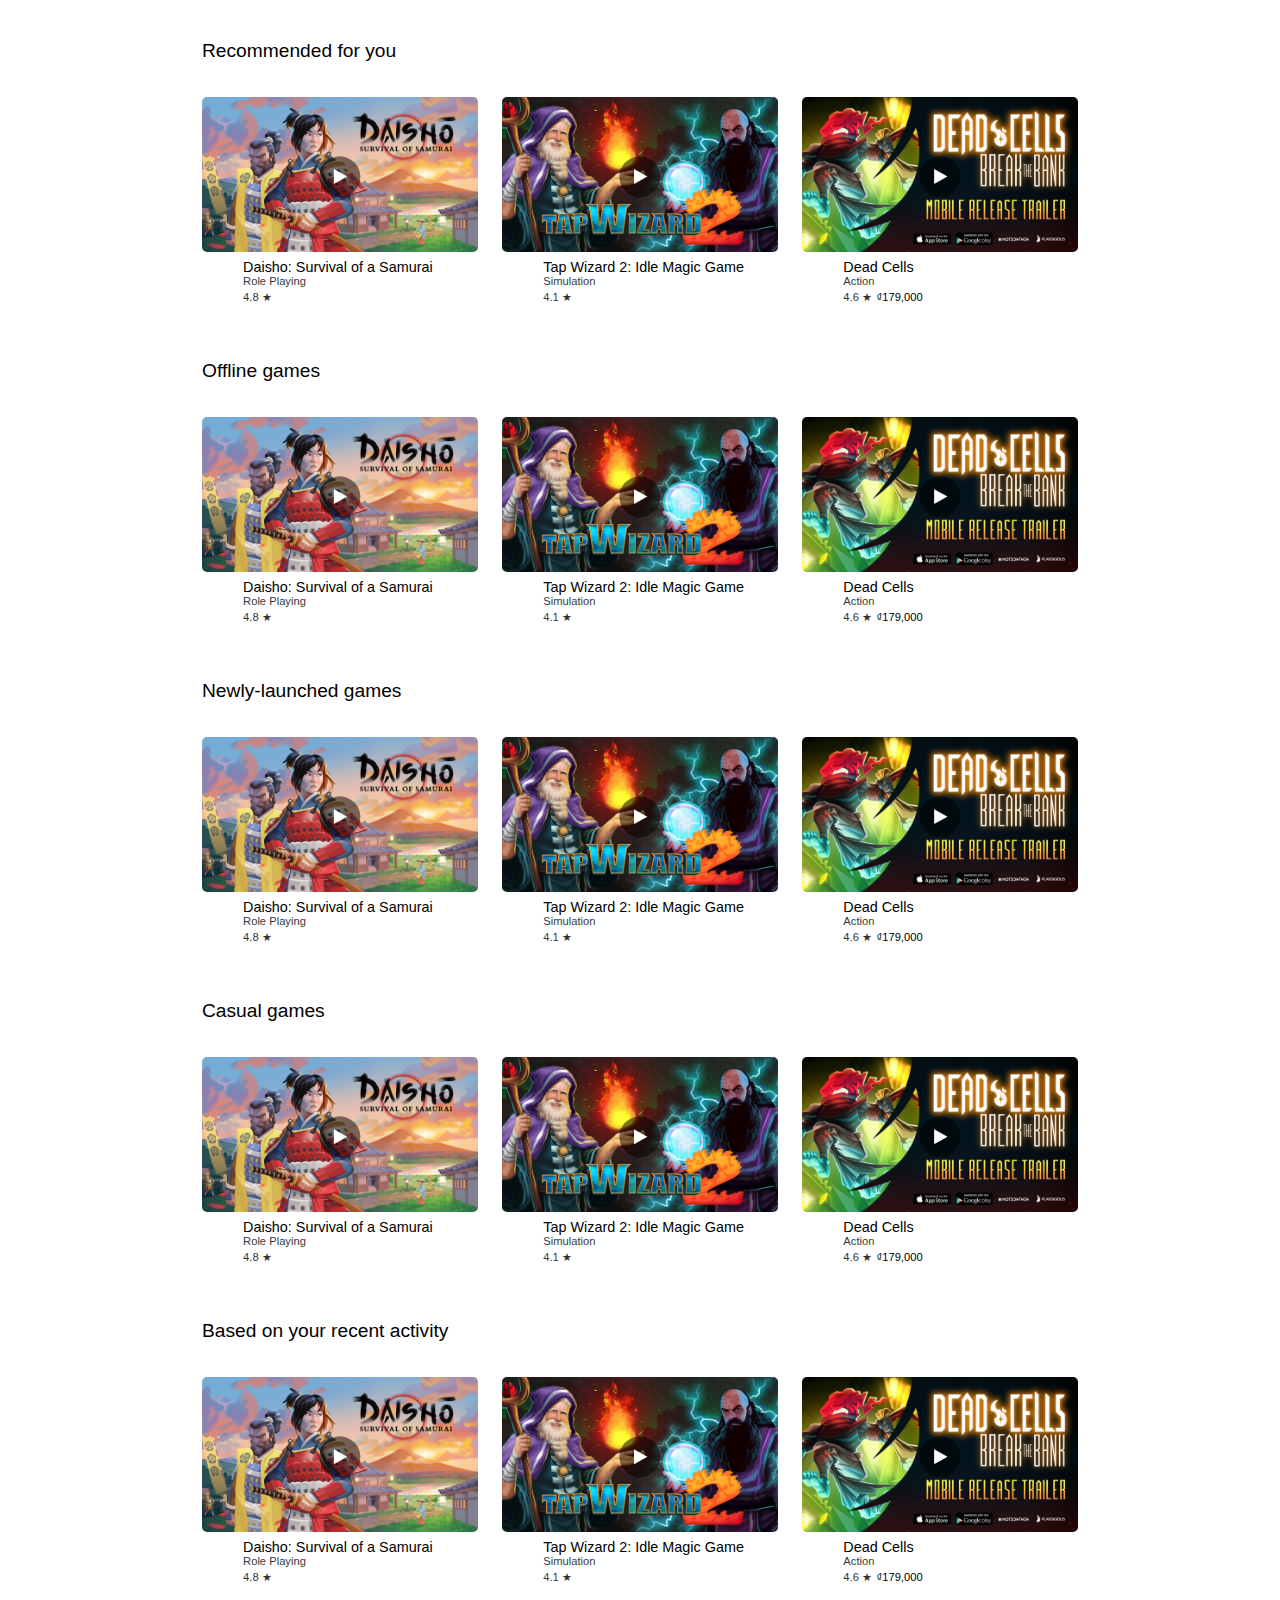
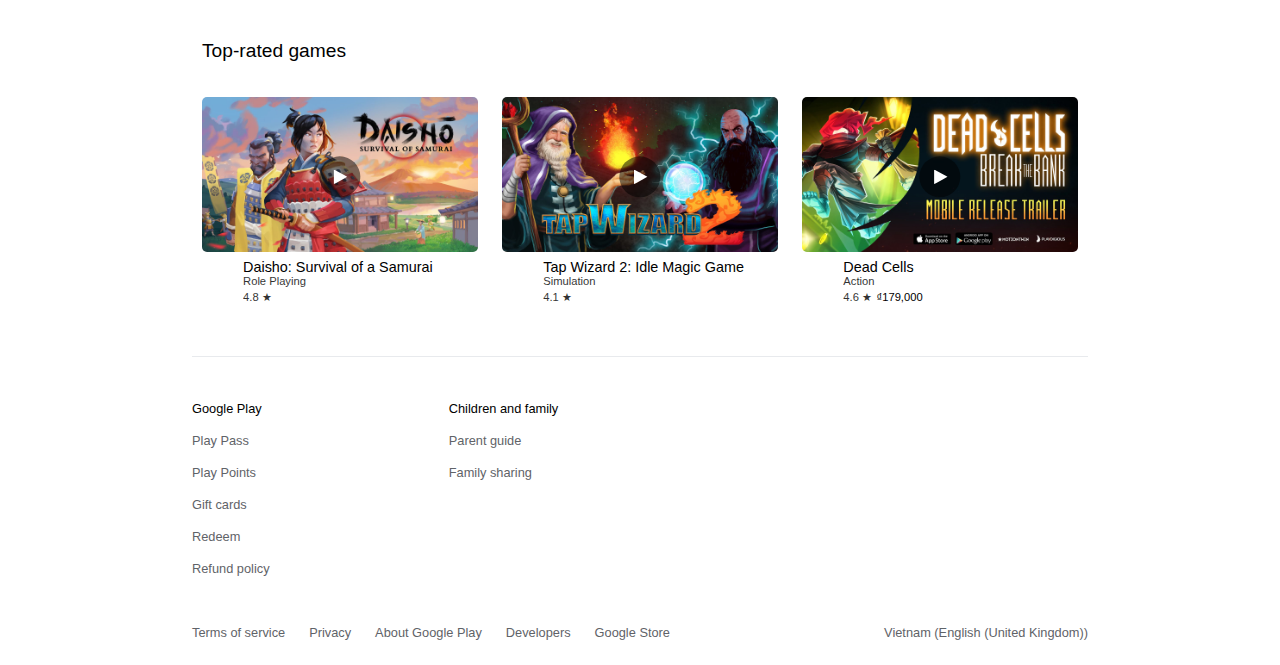
==== index.html @ 55713452 "make list app and footer" ====
<!doctype html>
<html lang="vi">
<head>
    <meta charset="UTF-8">
    <meta name="viewport"
          content="width=device-width, user-scalable=no, initial-scale=1.0, maximum-scale=1.0, minimum-scale=1.0">
    <meta http-equiv="X-UA-Compatible" content="ie=edge">
    <link rel="stylesheet" href="/assets/css/style.css" type="text/css" />
    <link rel="stylesheet" href="/assets/css/home.css" type="text/css"/>
    <title>Home</title>
</head>
<body>
    <div id="category-list">
        <section class="category-item">
            <div class="category-name">Recommended for you</div>
            <div class="scroll-menu">
                <div class="next-game-btn">❯</div>
                <div class="back-game-btn">❮</div>
                <div class="game-list">
                    <div class="game-item">
                        <div class="game-img-container">
                            <img draggable="false" class="game-img" src="/assets/img/game-img-1.jpg" alt="">
                            <div class="play-video-btn"></div>
                        </div>
                        <div class="game-content">
                            <img class="game-icon" draggable="false"  src="https://play-lh.googleusercontent.com/Qg7fWrkZWBiu6LjkvjvdgxeJawV9FHNHN7MKYCGxSOr9Tbl3wnwOm5T06UMon0jlZUxX=s64" alt="">
                            <div class="game-info">
                                <div class="game-name">Daisho: Survival of a Samurai</div>
                                <div class="game-tag">Role Playing</div>
                                <div class="game-star">4.8 ★</div>
                                <div class="game-price"></div>
                            </div>
                        </div>
                    </div>
                    <div class="game-item">
                        <div class="game-img-container">
                            <img draggable="false" class="game-img" src="/assets/img/game-img-2.jpg" alt="">
                            <div class="play-video-btn"></div>
                        </div>
                        <div class="game-content">
                            <img class="game-icon" draggable="false" src="https://play-lh.googleusercontent.com/_0IQ-xr-VnUvwQSVdCMmrpRpelyfzi8wxZqIcIt-VeZ4b4z1i8A3MUInCcBdu74tTw=s64" alt="">
                            <div class="game-info">
                                <div class="game-name">Tap Wizard 2: Idle Magic Game</div>
                                <div class="game-tag">Simulation</div>
                                <div class="game-star">4.1 ★</div>
                                <div class="game-price"></div>
                            </div>
                        </div>
                    </div>  
                    <div class="game-item">
                        <div class="game-img-container">
                            <img draggable="false" class="game-img" src="/assets/img/game-img-3.jpg" alt="">
                            <div class="play-video-btn"></div>
                        </div>
                        <div class="game-content">
                            <img class="game-icon" draggable="false" src="https://play-lh.googleusercontent.com/Mn9NateYFRZQbWnlZvszDPoKZbeuZM2O-Kyn7EKRCZI3D8joecHqytfOx73IyuAwHw=s64" alt="">
                            <div class="game-info">
                                <div class="game-name">Dead Cells</div>
                                <div class="game-tag">Action</div>
                                <div class="game-star">4.6 ★</div>
                                <div class="game-price">₫179,000</div>
                            </div>
                        </div>
                    </div>
                    <div class="game-item">
                        <div class="game-img-container">
                            <img draggable="false" class="game-img" src="/assets/img/game-img-4.jpg" alt="">
                            <div class="play-video-btn"></div>
                        </div>
                        <div class="game-content">
                            <img class="game-icon" draggable="false" src="https://play-lh.googleusercontent.com/rq8rcpE9_XwYuzYQtSP24E152A9TsNSWfZXyMgm-xHPm8gHnmabhEpjt6fy_h9y59g=s64" alt="">
                            <div class="game-info">
                                <div class="game-name">Cat Mart: Purrfect Tycoon</div>
                                <div class="game-tag">Casual</div>
                                <div class="game-star">4.8 ★</div>
                                <div class="game-price"></div>
                            </div>
                        </div>
                    </div>
                    <div class="game-item">
                        <div class="game-img-container">
                            <img draggable="false" class="game-img" src="/assets/img/game-img-5.jpg" alt="">
                            <div class="play-video-btn"></div>
                        </div>
                        <div class="game-content">
                            <img class="game-icon" draggable="false" src="https://play-lh.googleusercontent.com/nl1Y6bn06faVBuPEwWh5gInl_Zji3A5wTA4zscKDsJLXpcZ5C35F5zaGzEwCE0bKJ8Jr=s64" alt="">
                            <div class="game-info">
                                <div class="game-name">Grand Theft Auto: Vice City</div>
                                <div class="game-tag">Arcade</div>
                                <div class="game-star">4.0 ★</div>
                                <div class="game-price">₫69,000</div>
                            </div>
                        </div>
                    </div>
                </div>
            </div> 
        </section>
        <section class="category-item">
            <div class="category-name">Offline games</div>
            <div class="scroll-menu">
                <div class="next-game-btn">❯</div>
                <div class="back-game-btn">❮</div>
                <div class="game-list">
                    <div class="game-item">
                        <div class="game-img-container">
                            <img draggable="false" class="game-img" src="/assets/img/game-img-1.jpg" alt="">
                            <div class="play-video-btn"></div>
                        </div>
                        <div class="game-content">
                            <img class="game-icon" draggable="false"  src="https://play-lh.googleusercontent.com/Qg7fWrkZWBiu6LjkvjvdgxeJawV9FHNHN7MKYCGxSOr9Tbl3wnwOm5T06UMon0jlZUxX=s64" alt="">
                            <div class="game-info">
                                <div class="game-name">Daisho: Survival of a Samurai</div>
                                <div class="game-tag">Role Playing</div>
                                <div class="game-star">4.8 ★</div>
                                <div class="game-price"></div>
                            </div>
                        </div>
                    </div>
                    <div class="game-item">
                        <div class="game-img-container">
                            <img draggable="false" class="game-img" src="/assets/img/game-img-2.jpg" alt="">
                            <div class="play-video-btn"></div>
                        </div>
                        <div class="game-content">
                            <img class="game-icon" draggable="false" src="https://play-lh.googleusercontent.com/_0IQ-xr-VnUvwQSVdCMmrpRpelyfzi8wxZqIcIt-VeZ4b4z1i8A3MUInCcBdu74tTw=s64" alt="">
                            <div class="game-info">
                                <div class="game-name">Tap Wizard 2: Idle Magic Game</div>
                                <div class="game-tag">Simulation</div>
                                <div class="game-star">4.1 ★</div>
                                <div class="game-price"></div>
                            </div>
                        </div>
                    </div>  
                    <div class="game-item">
                        <div class="game-img-container">
                            <img draggable="false" class="game-img" src="/assets/img/game-img-3.jpg" alt="">
                            <div class="play-video-btn"></div>
                        </div>
                        <div class="game-content">
                            <img class="game-icon" draggable="false" src="https://play-lh.googleusercontent.com/Mn9NateYFRZQbWnlZvszDPoKZbeuZM2O-Kyn7EKRCZI3D8joecHqytfOx73IyuAwHw=s64" alt="">
                            <div class="game-info">
                                <div class="game-name">Dead Cells</div>
                                <div class="game-tag">Action</div>
                                <div class="game-star">4.6 ★</div>
                                <div class="game-price">₫179,000</div>
                            </div>
                        </div>
                    </div>
                    <div class="game-item">
                        <div class="game-img-container">
                            <img draggable="false" class="game-img" src="/assets/img/game-img-4.jpg" alt="">
                            <div class="play-video-btn"></div>
                        </div>
                        <div class="game-content">
                            <img class="game-icon" draggable="false" src="https://play-lh.googleusercontent.com/rq8rcpE9_XwYuzYQtSP24E152A9TsNSWfZXyMgm-xHPm8gHnmabhEpjt6fy_h9y59g=s64" alt="">
                            <div class="game-info">
                                <div class="game-name">Cat Mart: Purrfect Tycoon</div>
                                <div class="game-tag">Casual</div>
                                <div class="game-star">4.8 ★</div>
                                <div class="game-price"></div>
                            </div>
                        </div>
                    </div>
                    <div class="game-item">
                        <div class="game-img-container">
                            <img draggable="false" class="game-img" src="/assets/img/game-img-5.jpg" alt="">
                            <div class="play-video-btn"></div>
                        </div>
                        <div class="game-content">
                            <img class="game-icon" draggable="false" src="https://play-lh.googleusercontent.com/nl1Y6bn06faVBuPEwWh5gInl_Zji3A5wTA4zscKDsJLXpcZ5C35F5zaGzEwCE0bKJ8Jr=s64" alt="">
                            <div class="game-info">
                                <div class="game-name">Grand Theft Auto: Vice City</div>
                                <div class="game-tag">Arcade</div>
                                <div class="game-star">4.0 ★</div>
                                <div class="game-price">₫69,000</div>
                            </div>
                        </div>
                    </div>
                </div>
            </div> 
        </section>
        <section class="category-item">
            <div class="category-name">Newly-launched games</div>
            <div class="scroll-menu">
                <div class="next-game-btn">❯</div>
                <div class="back-game-btn">❮</div>
                <div class="game-list">
                    <div class="game-item">
                        <div class="game-img-container">
                            <img draggable="false" class="game-img" src="/assets/img/game-img-1.jpg" alt="">
                            <div class="play-video-btn"></div>
                        </div>
                        <div class="game-content">
                            <img class="game-icon" draggable="false"  src="https://play-lh.googleusercontent.com/Qg7fWrkZWBiu6LjkvjvdgxeJawV9FHNHN7MKYCGxSOr9Tbl3wnwOm5T06UMon0jlZUxX=s64" alt="">
                            <div class="game-info">
                                <div class="game-name">Daisho: Survival of a Samurai</div>
                                <div class="game-tag">Role Playing</div>
                                <div class="game-star">4.8 ★</div>
                                <div class="game-price"></div>
                            </div>
                        </div>
                    </div>
                    <div class="game-item">
                        <div class="game-img-container">
                            <img draggable="false" class="game-img" src="/assets/img/game-img-2.jpg" alt="">
                            <div class="play-video-btn"></div>
                        </div>
                        <div class="game-content">
                            <img class="game-icon" draggable="false" src="https://play-lh.googleusercontent.com/_0IQ-xr-VnUvwQSVdCMmrpRpelyfzi8wxZqIcIt-VeZ4b4z1i8A3MUInCcBdu74tTw=s64" alt="">
                            <div class="game-info">
                                <div class="game-name">Tap Wizard 2: Idle Magic Game</div>
                                <div class="game-tag">Simulation</div>
                                <div class="game-star">4.1 ★</div>
                                <div class="game-price"></div>
                            </div>
                        </div>
                    </div>  
                    <div class="game-item">
                        <div class="game-img-container">
                            <img draggable="false" class="game-img" src="/assets/img/game-img-3.jpg" alt="">
                            <div class="play-video-btn"></div>
                        </div>
                        <div class="game-content">
                            <img class="game-icon" draggable="false" src="https://play-lh.googleusercontent.com/Mn9NateYFRZQbWnlZvszDPoKZbeuZM2O-Kyn7EKRCZI3D8joecHqytfOx73IyuAwHw=s64" alt="">
                            <div class="game-info">
                                <div class="game-name">Dead Cells</div>
                                <div class="game-tag">Action</div>
                                <div class="game-star">4.6 ★</div>
                                <div class="game-price">₫179,000</div>
                            </div>
                        </div>
                    </div>
                    <div class="game-item">
                        <div class="game-img-container">
                            <img draggable="false" class="game-img" src="/assets/img/game-img-4.jpg" alt="">
                            <div class="play-video-btn"></div>
                        </div>
                        <div class="game-content">
                            <img class="game-icon" draggable="false" src="https://play-lh.googleusercontent.com/rq8rcpE9_XwYuzYQtSP24E152A9TsNSWfZXyMgm-xHPm8gHnmabhEpjt6fy_h9y59g=s64" alt="">
                            <div class="game-info">
                                <div class="game-name">Cat Mart: Purrfect Tycoon</div>
                                <div class="game-tag">Casual</div>
                                <div class="game-star">4.8 ★</div>
                                <div class="game-price"></div>
                            </div>
                        </div>
                    </div>
                    <div class="game-item">
                        <div class="game-img-container">
                            <img draggable="false" class="game-img" src="/assets/img/game-img-5.jpg" alt="">
                            <div class="play-video-btn"></div>
                        </div>
                        <div class="game-content">
                            <img class="game-icon" draggable="false" src="https://play-lh.googleusercontent.com/nl1Y6bn06faVBuPEwWh5gInl_Zji3A5wTA4zscKDsJLXpcZ5C35F5zaGzEwCE0bKJ8Jr=s64" alt="">
                            <div class="game-info">
                                <div class="game-name">Grand Theft Auto: Vice City</div>
                                <div class="game-tag">Arcade</div>
                                <div class="game-star">4.0 ★</div>
                                <div class="game-price">₫69,000</div>
                            </div>
                        </div>
                    </div>
                </div>
            </div> 
        </section>
        <section class="category-item">
            <div class="category-name">Casual games</div>
            <div class="scroll-menu">
                <div class="next-game-btn">❯</div>
                <div class="back-game-btn">❮</div>
                <div class="game-list">
                    <div class="game-item">
                        <div class="game-img-container">
                            <img draggable="false" class="game-img" src="/assets/img/game-img-1.jpg" alt="">
                            <div class="play-video-btn"></div>
                        </div>
                        <div class="game-content">
                            <img class="game-icon" draggable="false"  src="https://play-lh.googleusercontent.com/Qg7fWrkZWBiu6LjkvjvdgxeJawV9FHNHN7MKYCGxSOr9Tbl3wnwOm5T06UMon0jlZUxX=s64" alt="">
                            <div class="game-info">
                                <div class="game-name">Daisho: Survival of a Samurai</div>
                                <div class="game-tag">Role Playing</div>
                                <div class="game-star">4.8 ★</div>
                                <div class="game-price"></div>
                            </div>
                        </div>
                    </div>
                    <div class="game-item">
                        <div class="game-img-container">
                            <img draggable="false" class="game-img" src="/assets/img/game-img-2.jpg" alt="">
                            <div class="play-video-btn"></div>
                        </div>
                        <div class="game-content">
                            <img class="game-icon" draggable="false" src="https://play-lh.googleusercontent.com/_0IQ-xr-VnUvwQSVdCMmrpRpelyfzi8wxZqIcIt-VeZ4b4z1i8A3MUInCcBdu74tTw=s64" alt="">
                            <div class="game-info">
                                <div class="game-name">Tap Wizard 2: Idle Magic Game</div>
                                <div class="game-tag">Simulation</div>
                                <div class="game-star">4.1 ★</div>
                                <div class="game-price"></div>
                            </div>
                        </div>
                    </div>  
                    <div class="game-item">
                        <div class="game-img-container">
                            <img draggable="false" class="game-img" src="/assets/img/game-img-3.jpg" alt="">
                            <div class="play-video-btn"></div>
                        </div>
                        <div class="game-content">
                            <img class="game-icon" draggable="false" src="https://play-lh.googleusercontent.com/Mn9NateYFRZQbWnlZvszDPoKZbeuZM2O-Kyn7EKRCZI3D8joecHqytfOx73IyuAwHw=s64" alt="">
                            <div class="game-info">
                                <div class="game-name">Dead Cells</div>
                                <div class="game-tag">Action</div>
                                <div class="game-star">4.6 ★</div>
                                <div class="game-price">₫179,000</div>
                            </div>
                        </div>
                    </div>
                    <div class="game-item">
                        <div class="game-img-container">
                            <img draggable="false" class="game-img" src="/assets/img/game-img-4.jpg" alt="">
                            <div class="play-video-btn"></div>
                        </div>
                        <div class="game-content">
                            <img class="game-icon" draggable="false" src="https://play-lh.googleusercontent.com/rq8rcpE9_XwYuzYQtSP24E152A9TsNSWfZXyMgm-xHPm8gHnmabhEpjt6fy_h9y59g=s64" alt="">
                            <div class="game-info">
                                <div class="game-name">Cat Mart: Purrfect Tycoon</div>
                                <div class="game-tag">Casual</div>
                                <div class="game-star">4.8 ★</div>
                                <div class="game-price"></div>
                            </div>
                        </div>
                    </div>
                    <div class="game-item">
                        <div class="game-img-container">
                            <img draggable="false" class="game-img" src="/assets/img/game-img-5.jpg" alt="">
                            <div class="play-video-btn"></div>
                        </div>
                        <div class="game-content">
                            <img class="game-icon" draggable="false" src="https://play-lh.googleusercontent.com/nl1Y6bn06faVBuPEwWh5gInl_Zji3A5wTA4zscKDsJLXpcZ5C35F5zaGzEwCE0bKJ8Jr=s64" alt="">
                            <div class="game-info">
                                <div class="game-name">Grand Theft Auto: Vice City</div>
                                <div class="game-tag">Arcade</div>
                                <div class="game-star">4.0 ★</div>
                                <div class="game-price">₫69,000</div>
                            </div>
                        </div>
                    </div>
                </div>
            </div> 
        </section>
        <section class="category-item">
            <div class="category-name">Based on your recent activity</div>
            <div class="scroll-menu">
                <div class="next-game-btn">❯</div>
                <div class="back-game-btn">❮</div>
                <div class="game-list">
                    <div class="game-item">
                        <div class="game-img-container">
                            <img draggable="false" class="game-img" src="/assets/img/game-img-1.jpg" alt="">
                            <div class="play-video-btn"></div>
                        </div>
                        <div class="game-content">
                            <img class="game-icon" draggable="false"  src="https://play-lh.googleusercontent.com/Qg7fWrkZWBiu6LjkvjvdgxeJawV9FHNHN7MKYCGxSOr9Tbl3wnwOm5T06UMon0jlZUxX=s64" alt="">
                            <div class="game-info">
                                <div class="game-name">Daisho: Survival of a Samurai</div>
                                <div class="game-tag">Role Playing</div>
                                <div class="game-star">4.8 ★</div>
                                <div class="game-price"></div>
                            </div>
                        </div>
                    </div>
                    <div class="game-item">
                        <div class="game-img-container">
                            <img draggable="false" class="game-img" src="/assets/img/game-img-2.jpg" alt="">
                            <div class="play-video-btn"></div>
                        </div>
                        <div class="game-content">
                            <img class="game-icon" draggable="false" src="https://play-lh.googleusercontent.com/_0IQ-xr-VnUvwQSVdCMmrpRpelyfzi8wxZqIcIt-VeZ4b4z1i8A3MUInCcBdu74tTw=s64" alt="">
                            <div class="game-info">
                                <div class="game-name">Tap Wizard 2: Idle Magic Game</div>
                                <div class="game-tag">Simulation</div>
                                <div class="game-star">4.1 ★</div>
                                <div class="game-price"></div>
                            </div>
                        </div>
                    </div>  
                    <div class="game-item">
                        <div class="game-img-container">
                            <img draggable="false" class="game-img" src="/assets/img/game-img-3.jpg" alt="">
                            <div class="play-video-btn"></div>
                        </div>
                        <div class="game-content">
                            <img class="game-icon" draggable="false" src="https://play-lh.googleusercontent.com/Mn9NateYFRZQbWnlZvszDPoKZbeuZM2O-Kyn7EKRCZI3D8joecHqytfOx73IyuAwHw=s64" alt="">
                            <div class="game-info">
                                <div class="game-name">Dead Cells</div>
                                <div class="game-tag">Action</div>
                                <div class="game-star">4.6 ★</div>
                                <div class="game-price">₫179,000</div>
                            </div>
                        </div>
                    </div>
                    <div class="game-item">
                        <div class="game-img-container">
                            <img draggable="false" class="game-img" src="/assets/img/game-img-4.jpg" alt="">
                            <div class="play-video-btn"></div>
                        </div>
                        <div class="game-content">
                            <img class="game-icon" draggable="false" src="https://play-lh.googleusercontent.com/rq8rcpE9_XwYuzYQtSP24E152A9TsNSWfZXyMgm-xHPm8gHnmabhEpjt6fy_h9y59g=s64" alt="">
                            <div class="game-info">
                                <div class="game-name">Cat Mart: Purrfect Tycoon</div>
                                <div class="game-tag">Casual</div>
                                <div class="game-star">4.8 ★</div>
                                <div class="game-price"></div>
                            </div>
                        </div>
                    </div>
                    <div class="game-item">
                        <div class="game-img-container">
                            <img draggable="false" class="game-img" src="/assets/img/game-img-5.jpg" alt="">
                            <div class="play-video-btn"></div>
                        </div>
                        <div class="game-content">
                            <img class="game-icon" draggable="false" src="https://play-lh.googleusercontent.com/nl1Y6bn06faVBuPEwWh5gInl_Zji3A5wTA4zscKDsJLXpcZ5C35F5zaGzEwCE0bKJ8Jr=s64" alt="">
                            <div class="game-info">
                                <div class="game-name">Grand Theft Auto: Vice City</div>
                                <div class="game-tag">Arcade</div>
                                <div class="game-star">4.0 ★</div>
                                <div class="game-price">₫69,000</div>
                            </div>
                        </div>
                    </div>
                </div>
            </div> 
        </section>
        <section class="category-item">
            <div class="category-name">Top-rated games</div>
            <div class="scroll-menu">
                <div class="next-game-btn">❯</div>
                <div class="back-game-btn">❮</div>
                <div class="game-list">
                    <div class="game-item">
                        <div class="game-img-container">
                            <img draggable="false" class="game-img" src="/assets/img/game-img-1.jpg" alt="">
                            <div class="play-video-btn"></div>
                        </div>
                        <div class="game-content">
                            <img class="game-icon" draggable="false"  src="https://play-lh.googleusercontent.com/Qg7fWrkZWBiu6LjkvjvdgxeJawV9FHNHN7MKYCGxSOr9Tbl3wnwOm5T06UMon0jlZUxX=s64" alt="">
                            <div class="game-info">
                                <div class="game-name">Daisho: Survival of a Samurai</div>
                                <div class="game-tag">Role Playing</div>
                                <div class="game-star">4.8 ★</div>
                                <div class="game-price"></div>
                            </div>
                        </div>
                    </div>
                    <div class="game-item">
                        <div class="game-img-container">
                            <img draggable="false" class="game-img" src="/assets/img/game-img-2.jpg" alt="">
                            <div class="play-video-btn"></div>
                        </div>
                        <div class="game-content">
                            <img class="game-icon" draggable="false" src="https://play-lh.googleusercontent.com/_0IQ-xr-VnUvwQSVdCMmrpRpelyfzi8wxZqIcIt-VeZ4b4z1i8A3MUInCcBdu74tTw=s64" alt="">
                            <div class="game-info">
                                <div class="game-name">Tap Wizard 2: Idle Magic Game</div>
                                <div class="game-tag">Simulation</div>
                                <div class="game-star">4.1 ★</div>
                                <div class="game-price"></div>
                            </div>
                        </div>
                    </div>  
                    <div class="game-item">
                        <div class="game-img-container">
                            <img draggable="false" class="game-img" src="/assets/img/game-img-3.jpg" alt="">
                            <div class="play-video-btn"></div>
                        </div>
                        <div class="game-content">
                            <img class="game-icon" draggable="false" src="https://play-lh.googleusercontent.com/Mn9NateYFRZQbWnlZvszDPoKZbeuZM2O-Kyn7EKRCZI3D8joecHqytfOx73IyuAwHw=s64" alt="">
                            <div class="game-info">
                                <div class="game-name">Dead Cells</div>
                                <div class="game-tag">Action</div>
                                <div class="game-star">4.6 ★</div>
                                <div class="game-price">₫179,000</div>
                            </div>
                        </div>
                    </div>
                    <div class="game-item">
                        <div class="game-img-container">
                            <img draggable="false" class="game-img" src="/assets/img/game-img-4.jpg" alt="">
                            <div class="play-video-btn"></div>
                        </div>
                        <div class="game-content">
                            <img class="game-icon" draggable="false" src="https://play-lh.googleusercontent.com/rq8rcpE9_XwYuzYQtSP24E152A9TsNSWfZXyMgm-xHPm8gHnmabhEpjt6fy_h9y59g=s64" alt="">
                            <div class="game-info">
                                <div class="game-name">Cat Mart: Purrfect Tycoon</div>
                                <div class="game-tag">Casual</div>
                                <div class="game-star">4.8 ★</div>
                                <div class="game-price"></div>
                            </div>
                        </div>
                    </div>
                    <div class="game-item">
                        <div class="game-img-container">
                            <img draggable="false" class="game-img" src="/assets/img/game-img-5.jpg" alt="">
                            <div class="play-video-btn"></div>
                        </div>
                        <div class="game-content">
                            <img class="game-icon" draggable="false" src="https://play-lh.googleusercontent.com/nl1Y6bn06faVBuPEwWh5gInl_Zji3A5wTA4zscKDsJLXpcZ5C35F5zaGzEwCE0bKJ8Jr=s64" alt="">
                            <div class="game-info">
                                <div class="game-name">Grand Theft Auto: Vice City</div>
                                <div class="game-tag">Arcade</div>
                                <div class="game-star">4.0 ★</div>
                                <div class="game-price">₫69,000</div>
                            </div>
                        </div>
                    </div>
                </div>
            </div> 
        </section>
    </div>
    <div id="footer">
        <div class="line-break"></div>
        <div class="section-container">
            <section class="google-play-section"> 
                <span>Google Play</span>
                <a href="#">Play Pass</a>
                <a href="#">Play Points</a>
                <a href="#">Gift cards</a>
                <a href="#">Redeem</a>
                <a href="#">Refund policy</a>
            </section>
            <section class="children-and-family-section">
                <span>Children and family</span>
                <a href="#">Parent guide</a>
                <a href="#">Family sharing</a>
            </section>
        </div>
        <div class="information-container">
            <a href="#">Terms of service</a>
            <a href="#">Privacy</a>
            <a href="#">About Google Play</a>
            <a href="#">Developers</a>
            <a href="#">Google Store</a>
            <a class="country">Vietnam (English (United Kingdom))</a>
        </div>

    </div>
</body>
<script src="/assets/js/script.js"></script>
</script>
</html>
---- assets/css/style.css ----
* {
    box-sizing: border-box;
    margin: 0;
    padding: 0;
    font-family: "Roboto",Arial,sans-serif;
}
---- assets/css/home.css ----
body {
  padding: 0 15%;
}
.category-item {
  user-select: none;
  margin-top: 40px;
}
.scroll-menu {
  position: relative;
}
.next-game-btn {
  display: none;
  position: absolute;
  z-index: 1;
  width: 4%;
  aspect-ratio: 1;
  border-radius: 50%;
  right: -8px;
  top: 50%;
  transform: translate(0,-50%);
  background-color: white;
  box-shadow: 1px 0px 1px 0.5px rgba(0, 0, 0, 0.1);
  cursor: pointer;
  justify-content: center;
  align-items: center;
  font-size:x-large;
  color: #5F6368;
  transition: display 0.5s ease-in-out;
  user-select: none;
}
.back-game-btn {
  display: none;
  position: absolute;
  z-index: 1;
  width: 4%;
  aspect-ratio: 1;
  border-radius: 50%;
  left: -8px;
  top: 50%;
  transform: translate(0,-50%);
  background-color: white;
  box-shadow: -1px 0px 1px 0.5px rgba(0, 0, 0, 0.1);
  cursor: pointer;
  justify-content: center;
  align-items: center;
  font-size:x-large;
  color: #5F6368;
  transition: display 0.5s ease-in-out;
  user-select: none;
}
.game-list {
  scroll-behavior: smooth;
  width: 100%;
  position: relative;
  overflow-x: scroll;
  overflow-y: hidden;
  white-space: nowrap;
  user-select: none;
}
.scroll-menu:hover .next-game-btn,.scroll-menu:hover .back-game-btn {
  display: flex;
}
.category-name {
  font-size: 1.2rem;
  font-weight:500;
  padding: 0 0 20px 10px;
}
.game-item {
  display: inline-block;
  width: 33%;
  padding: 15px 10px;
  border-radius: 10px;
}
.game-item:hover {
  background: #F5F5F5;
  cursor: pointer;
  transition: all 0.4s;
}
.game-content {
  width: 100%;
  margin-top: 3px;
  display: flex;
  align-items: center;
  gap: 8px;
}
.game-info {
  /* display: flex; */
  flex-direction: column;
  gap: 1px;
}
.game-img-container {
  position: relative;
}
.game-img {
  position: relative;
  width: 100%;
  border-radius: 5px;
}
.play-video-btn {
  background-color: rgba(0, 0, 0, 0.5);
  width: 15%;
  aspect-ratio: 1;
  border-radius: 50%;
  position: absolute;
  top:50%;
  left: 50%;
  transform: translate(-50%,-50%);
}
.play-video-btn::after {
  content: '';
  position: absolute;
  width: 36%;
  aspect-ratio: 1;
  background-color: white;
  clip-path: polygon(10% 0, 100% 50%, 10% 100%);
  top: 50%;
  left: 50%;
  transform: translate(-50%,-50%);
}
.play-video-btn::before {
  content: '';
  position: none;
  top: 50%;
  left: 50%;
  transform: translate(-50%,-50%);
  width: 130%;
  border-radius: 50%;
  aspect-ratio: 1;
  background-color: rgba(0, 0, 0, 0.5);
}
.play-video-btn:hover::before{
  position: absolute;
}
.game-icon {
  border-radius: 5px;
  width: 12%;
}
.game-name {
  font-size: 0.9rem;
}
.game-tag, .game-star {
  font-size: 0.7rem;
  opacity: 0.8;
}
.game-star {
  display: inline;
}
.game-price {
  font-size: 0.7rem;
  display: inline-block;

}

#footer {
  padding-bottom: 16px;
}
.line-break {
  padding-top: 36px;
  margin-bottom: 36px;
  border-bottom: 1px solid rgb(232,234,237);
}
.section-container {
  display: flex;
  gap: 20%;
}
.google-play-section,.children-and-family-section {
  display: flex;
  flex-wrap: wrap;
  flex-direction: column;
}
.information-container {
  flex-wrap: wrap;
  margin-top: 32px;
  display: flex;
  font-size: 12px;
  gap: 24px;
}
.country {
  margin-right: 0;
  margin-left: auto;
  right: 0;
}
.country:hover {
  color: rgb(95,99,104);
}
#footer span {
  font-size: 0.8rem;
  font-weight: 500;
  width: max-content;
  display: block;
  line-height: 32px;
}
#footer a {
  width: max-content;
  display: block;
  text-decoration: none;
  line-height: 32px;
  font-weight: 400;
  font-size: 0.8rem;
  color:rgb(95,99,104);
}
#footer a:hover {
  color: #01875f;
}
@media screen 
  and (min-width: 320px) 
  and (max-width: 768px) {
  body {
    padding: 0 5%;
  }
  .category-item {
    margin-top: 60px;
  }
  .game-item {
    width: 80%;
  }
  .scroll-menu:hover .next-game-btn,.scroll-menu:hover .back-game-btn {
    display: none;
  }
  .section-container {
    flex-direction: column;
    gap: 30px;
  }
  .country {
    margin-left:0;
    margin-right:0;
  }
}
@media screen 
  and (min-width: 768px) 
  and (max-width: 1200px) {
    body {
      padding: 0 5%;
    }
    .category-item {
      margin-top: 60px;
    }
    .game-item {
      width: 60%;
    }
    .country {
      margin-left:0;
      margin-right:0;
    }
}
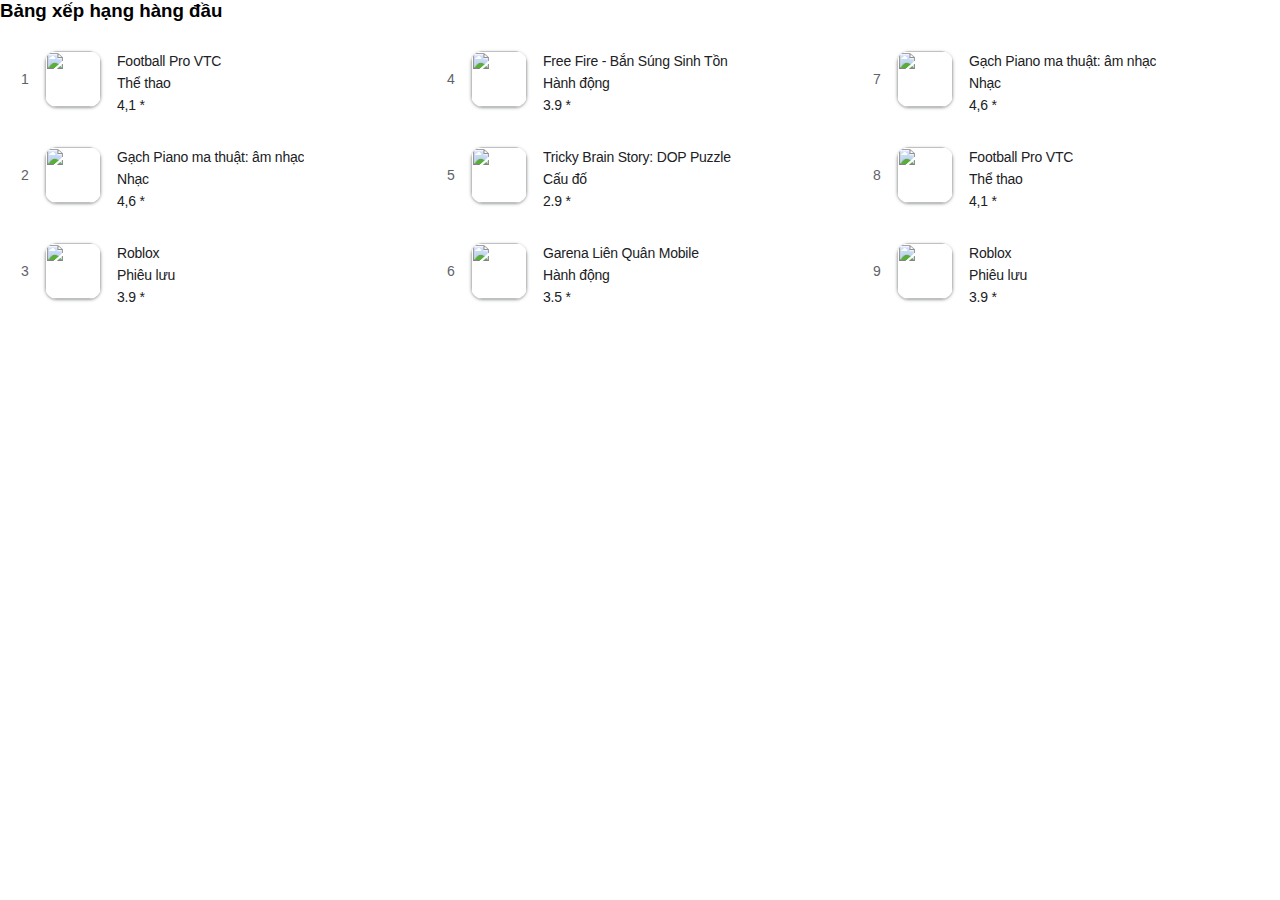
==== commit 0a08a68f: "done home task" ====
--- a/index.html
+++ b/index.html
@@ -6,544 +6,298 @@
           content="width=device-width, user-scalable=no, initial-scale=1.0, maximum-scale=1.0, minimum-scale=1.0">
     <meta http-equiv="X-UA-Compatible" content="ie=edge">
     <link rel="stylesheet" href="/assets/css/style.css" type="text/css" />
-    <link rel="stylesheet" href="/assets/css/home.css" type="text/css"/>
+    <link rel="stylesheet" href="/assets/css/home.css" type="text/css" />
     <title>Home</title>
 </head>
 <body>
-    <div id="category-list">
-        <section class="category-item">
-            <div class="category-name">Recommended for you</div>
-            <div class="scroll-menu">
-                <div class="next-game-btn">❯</div>
-                <div class="back-game-btn">❮</div>
-                <div class="game-list">
-                    <div class="game-item">
-                        <div class="game-img-container">
-                            <img draggable="false" class="game-img" src="/assets/img/game-img-1.jpg" alt="">
-                            <div class="play-video-btn"></div>
-                        </div>
-                        <div class="game-content">
-                            <img class="game-icon" draggable="false"  src="https://play-lh.googleusercontent.com/Qg7fWrkZWBiu6LjkvjvdgxeJawV9FHNHN7MKYCGxSOr9Tbl3wnwOm5T06UMon0jlZUxX=s64" alt="">
-                            <div class="game-info">
-                                <div class="game-name">Daisho: Survival of a Samurai</div>
-                                <div class="game-tag">Role Playing</div>
-                                <div class="game-star">4.8 ★</div>
-                                <div class="game-price"></div>
-                            </div>
-                        </div>
-                    </div>
-                    <div class="game-item">
-                        <div class="game-img-container">
-                            <img draggable="false" class="game-img" src="/assets/img/game-img-2.jpg" alt="">
-                            <div class="play-video-btn"></div>
-                        </div>
-                        <div class="game-content">
-                            <img class="game-icon" draggable="false" src="https://play-lh.googleusercontent.com/_0IQ-xr-VnUvwQSVdCMmrpRpelyfzi8wxZqIcIt-VeZ4b4z1i8A3MUInCcBdu74tTw=s64" alt="">
-                            <div class="game-info">
-                                <div class="game-name">Tap Wizard 2: Idle Magic Game</div>
-                                <div class="game-tag">Simulation</div>
-                                <div class="game-star">4.1 ★</div>
-                                <div class="game-price"></div>
-                            </div>
-                        </div>
-                    </div>  
-                    <div class="game-item">
-                        <div class="game-img-container">
-                            <img draggable="false" class="game-img" src="/assets/img/game-img-3.jpg" alt="">
-                            <div class="play-video-btn"></div>
-                        </div>
-                        <div class="game-content">
-                            <img class="game-icon" draggable="false" src="https://play-lh.googleusercontent.com/Mn9NateYFRZQbWnlZvszDPoKZbeuZM2O-Kyn7EKRCZI3D8joecHqytfOx73IyuAwHw=s64" alt="">
-                            <div class="game-info">
-                                <div class="game-name">Dead Cells</div>
-                                <div class="game-tag">Action</div>
-                                <div class="game-star">4.6 ★</div>
-                                <div class="game-price">₫179,000</div>
-                            </div>
-                        </div>
-                    </div>
-                    <div class="game-item">
-                        <div class="game-img-container">
-                            <img draggable="false" class="game-img" src="/assets/img/game-img-4.jpg" alt="">
-                            <div class="play-video-btn"></div>
-                        </div>
-                        <div class="game-content">
-                            <img class="game-icon" draggable="false" src="https://play-lh.googleusercontent.com/rq8rcpE9_XwYuzYQtSP24E152A9TsNSWfZXyMgm-xHPm8gHnmabhEpjt6fy_h9y59g=s64" alt="">
-                            <div class="game-info">
-                                <div class="game-name">Cat Mart: Purrfect Tycoon</div>
-                                <div class="game-tag">Casual</div>
-                                <div class="game-star">4.8 ★</div>
-                                <div class="game-price"></div>
-                            </div>
-                        </div>
-                    </div>
-                    <div class="game-item">
-                        <div class="game-img-container">
-                            <img draggable="false" class="game-img" src="/assets/img/game-img-5.jpg" alt="">
-                            <div class="play-video-btn"></div>
-                        </div>
-                        <div class="game-content">
-                            <img class="game-icon" draggable="false" src="https://play-lh.googleusercontent.com/nl1Y6bn06faVBuPEwWh5gInl_Zji3A5wTA4zscKDsJLXpcZ5C35F5zaGzEwCE0bKJ8Jr=s64" alt="">
-                            <div class="game-info">
-                                <div class="game-name">Grand Theft Auto: Vice City</div>
-                                <div class="game-tag">Arcade</div>
-                                <div class="game-star">4.0 ★</div>
-                                <div class="game-price">₫69,000</div>
-                            </div>
-                        </div>
-                    </div>
-                </div>
-            </div> 
-        </section>
-        <section class="category-item">
-            <div class="category-name">Offline games</div>
-            <div class="scroll-menu">
-                <div class="next-game-btn">❯</div>
-                <div class="back-game-btn">❮</div>
-                <div class="game-list">
-                    <div class="game-item">
-                        <div class="game-img-container">
-                            <img draggable="false" class="game-img" src="/assets/img/game-img-1.jpg" alt="">
-                            <div class="play-video-btn"></div>
-                        </div>
-                        <div class="game-content">
-                            <img class="game-icon" draggable="false"  src="https://play-lh.googleusercontent.com/Qg7fWrkZWBiu6LjkvjvdgxeJawV9FHNHN7MKYCGxSOr9Tbl3wnwOm5T06UMon0jlZUxX=s64" alt="">
-                            <div class="game-info">
-                                <div class="game-name">Daisho: Survival of a Samurai</div>
-                                <div class="game-tag">Role Playing</div>
-                                <div class="game-star">4.8 ★</div>
-                                <div class="game-price"></div>
-                            </div>
-                        </div>
-                    </div>
-                    <div class="game-item">
-                        <div class="game-img-container">
-                            <img draggable="false" class="game-img" src="/assets/img/game-img-2.jpg" alt="">
-                            <div class="play-video-btn"></div>
-                        </div>
-                        <div class="game-content">
-                            <img class="game-icon" draggable="false" src="https://play-lh.googleusercontent.com/_0IQ-xr-VnUvwQSVdCMmrpRpelyfzi8wxZqIcIt-VeZ4b4z1i8A3MUInCcBdu74tTw=s64" alt="">
-                            <div class="game-info">
-                                <div class="game-name">Tap Wizard 2: Idle Magic Game</div>
-                                <div class="game-tag">Simulation</div>
-                                <div class="game-star">4.1 ★</div>
-                                <div class="game-price"></div>
-                            </div>
-                        </div>
-                    </div>  
-                    <div class="game-item">
-                        <div class="game-img-container">
-                            <img draggable="false" class="game-img" src="/assets/img/game-img-3.jpg" alt="">
-                            <div class="play-video-btn"></div>
-                        </div>
-                        <div class="game-content">
-                            <img class="game-icon" draggable="false" src="https://play-lh.googleusercontent.com/Mn9NateYFRZQbWnlZvszDPoKZbeuZM2O-Kyn7EKRCZI3D8joecHqytfOx73IyuAwHw=s64" alt="">
-                            <div class="game-info">
-                                <div class="game-name">Dead Cells</div>
-                                <div class="game-tag">Action</div>
-                                <div class="game-star">4.6 ★</div>
-                                <div class="game-price">₫179,000</div>
-                            </div>
-                        </div>
-                    </div>
-                    <div class="game-item">
-                        <div class="game-img-container">
-                            <img draggable="false" class="game-img" src="/assets/img/game-img-4.jpg" alt="">
-                            <div class="play-video-btn"></div>
-                        </div>
-                        <div class="game-content">
-                            <img class="game-icon" draggable="false" src="https://play-lh.googleusercontent.com/rq8rcpE9_XwYuzYQtSP24E152A9TsNSWfZXyMgm-xHPm8gHnmabhEpjt6fy_h9y59g=s64" alt="">
-                            <div class="game-info">
-                                <div class="game-name">Cat Mart: Purrfect Tycoon</div>
-                                <div class="game-tag">Casual</div>
-                                <div class="game-star">4.8 ★</div>
-                                <div class="game-price"></div>
-                            </div>
-                        </div>
-                    </div>
-                    <div class="game-item">
-                        <div class="game-img-container">
-                            <img draggable="false" class="game-img" src="/assets/img/game-img-5.jpg" alt="">
-                            <div class="play-video-btn"></div>
-                        </div>
-                        <div class="game-content">
-                            <img class="game-icon" draggable="false" src="https://play-lh.googleusercontent.com/nl1Y6bn06faVBuPEwWh5gInl_Zji3A5wTA4zscKDsJLXpcZ5C35F5zaGzEwCE0bKJ8Jr=s64" alt="">
-                            <div class="game-info">
-                                <div class="game-name">Grand Theft Auto: Vice City</div>
-                                <div class="game-tag">Arcade</div>
-                                <div class="game-star">4.0 ★</div>
-                                <div class="game-price">₫69,000</div>
-                            </div>
-                        </div>
-                    </div>
-                </div>
-            </div> 
-        </section>
-        <section class="category-item">
-            <div class="category-name">Newly-launched games</div>
-            <div class="scroll-menu">
-                <div class="next-game-btn">❯</div>
-                <div class="back-game-btn">❮</div>
-                <div class="game-list">
-                    <div class="game-item">
-                        <div class="game-img-container">
-                            <img draggable="false" class="game-img" src="/assets/img/game-img-1.jpg" alt="">
-                            <div class="play-video-btn"></div>
-                        </div>
-                        <div class="game-content">
-                            <img class="game-icon" draggable="false"  src="https://play-lh.googleusercontent.com/Qg7fWrkZWBiu6LjkvjvdgxeJawV9FHNHN7MKYCGxSOr9Tbl3wnwOm5T06UMon0jlZUxX=s64" alt="">
-                            <div class="game-info">
-                                <div class="game-name">Daisho: Survival of a Samurai</div>
-                                <div class="game-tag">Role Playing</div>
-                                <div class="game-star">4.8 ★</div>
-                                <div class="game-price"></div>
-                            </div>
-                        </div>
-                    </div>
-                    <div class="game-item">
-                        <div class="game-img-container">
-                            <img draggable="false" class="game-img" src="/assets/img/game-img-2.jpg" alt="">
-                            <div class="play-video-btn"></div>
-                        </div>
-                        <div class="game-content">
-                            <img class="game-icon" draggable="false" src="https://play-lh.googleusercontent.com/_0IQ-xr-VnUvwQSVdCMmrpRpelyfzi8wxZqIcIt-VeZ4b4z1i8A3MUInCcBdu74tTw=s64" alt="">
-                            <div class="game-info">
-                                <div class="game-name">Tap Wizard 2: Idle Magic Game</div>
-                                <div class="game-tag">Simulation</div>
-                                <div class="game-star">4.1 ★</div>
-                                <div class="game-price"></div>
-                            </div>
-                        </div>
-                    </div>  
-                    <div class="game-item">
-                        <div class="game-img-container">
-                            <img draggable="false" class="game-img" src="/assets/img/game-img-3.jpg" alt="">
-                            <div class="play-video-btn"></div>
-                        </div>
-                        <div class="game-content">
-                            <img class="game-icon" draggable="false" src="https://play-lh.googleusercontent.com/Mn9NateYFRZQbWnlZvszDPoKZbeuZM2O-Kyn7EKRCZI3D8joecHqytfOx73IyuAwHw=s64" alt="">
-                            <div class="game-info">
-                                <div class="game-name">Dead Cells</div>
-                                <div class="game-tag">Action</div>
-                                <div class="game-star">4.6 ★</div>
-                                <div class="game-price">₫179,000</div>
-                            </div>
-                        </div>
-                    </div>
-                    <div class="game-item">
-                        <div class="game-img-container">
-                            <img draggable="false" class="game-img" src="/assets/img/game-img-4.jpg" alt="">
-                            <div class="play-video-btn"></div>
-                        </div>
-                        <div class="game-content">
-                            <img class="game-icon" draggable="false" src="https://play-lh.googleusercontent.com/rq8rcpE9_XwYuzYQtSP24E152A9TsNSWfZXyMgm-xHPm8gHnmabhEpjt6fy_h9y59g=s64" alt="">
-                            <div class="game-info">
-                                <div class="game-name">Cat Mart: Purrfect Tycoon</div>
-                                <div class="game-tag">Casual</div>
-                                <div class="game-star">4.8 ★</div>
-                                <div class="game-price"></div>
-                            </div>
-                        </div>
-                    </div>
-                    <div class="game-item">
-                        <div class="game-img-container">
-                            <img draggable="false" class="game-img" src="/assets/img/game-img-5.jpg" alt="">
-                            <div class="play-video-btn"></div>
-                        </div>
-                        <div class="game-content">
-                            <img class="game-icon" draggable="false" src="https://play-lh.googleusercontent.com/nl1Y6bn06faVBuPEwWh5gInl_Zji3A5wTA4zscKDsJLXpcZ5C35F5zaGzEwCE0bKJ8Jr=s64" alt="">
-                            <div class="game-info">
-                                <div class="game-name">Grand Theft Auto: Vice City</div>
-                                <div class="game-tag">Arcade</div>
-                                <div class="game-star">4.0 ★</div>
-                                <div class="game-price">₫69,000</div>
-                            </div>
-                        </div>
-                    </div>
-                </div>
-            </div> 
-        </section>
-        <section class="category-item">
-            <div class="category-name">Casual games</div>
-            <div class="scroll-menu">
-                <div class="next-game-btn">❯</div>
-                <div class="back-game-btn">❮</div>
-                <div class="game-list">
-                    <div class="game-item">
-                        <div class="game-img-container">
-                            <img draggable="false" class="game-img" src="/assets/img/game-img-1.jpg" alt="">
-                            <div class="play-video-btn"></div>
-                        </div>
-                        <div class="game-content">
-                            <img class="game-icon" draggable="false"  src="https://play-lh.googleusercontent.com/Qg7fWrkZWBiu6LjkvjvdgxeJawV9FHNHN7MKYCGxSOr9Tbl3wnwOm5T06UMon0jlZUxX=s64" alt="">
-                            <div class="game-info">
-                                <div class="game-name">Daisho: Survival of a Samurai</div>
-                                <div class="game-tag">Role Playing</div>
-                                <div class="game-star">4.8 ★</div>
-                                <div class="game-price"></div>
-                            </div>
-                        </div>
-                    </div>
-                    <div class="game-item">
-                        <div class="game-img-container">
-                            <img draggable="false" class="game-img" src="/assets/img/game-img-2.jpg" alt="">
-                            <div class="play-video-btn"></div>
-                        </div>
-                        <div class="game-content">
-                            <img class="game-icon" draggable="false" src="https://play-lh.googleusercontent.com/_0IQ-xr-VnUvwQSVdCMmrpRpelyfzi8wxZqIcIt-VeZ4b4z1i8A3MUInCcBdu74tTw=s64" alt="">
-                            <div class="game-info">
-                                <div class="game-name">Tap Wizard 2: Idle Magic Game</div>
-                                <div class="game-tag">Simulation</div>
-                                <div class="game-star">4.1 ★</div>
-                                <div class="game-price"></div>
-                            </div>
-                        </div>
-                    </div>  
-                    <div class="game-item">
-                        <div class="game-img-container">
-                            <img draggable="false" class="game-img" src="/assets/img/game-img-3.jpg" alt="">
-                            <div class="play-video-btn"></div>
-                        </div>
-                        <div class="game-content">
-                            <img class="game-icon" draggable="false" src="https://play-lh.googleusercontent.com/Mn9NateYFRZQbWnlZvszDPoKZbeuZM2O-Kyn7EKRCZI3D8joecHqytfOx73IyuAwHw=s64" alt="">
-                            <div class="game-info">
-                                <div class="game-name">Dead Cells</div>
-                                <div class="game-tag">Action</div>
-                                <div class="game-star">4.6 ★</div>
-                                <div class="game-price">₫179,000</div>
-                            </div>
-                        </div>
-                    </div>
-                    <div class="game-item">
-                        <div class="game-img-container">
-                            <img draggable="false" class="game-img" src="/assets/img/game-img-4.jpg" alt="">
-                            <div class="play-video-btn"></div>
-                        </div>
-                        <div class="game-content">
-                            <img class="game-icon" draggable="false" src="https://play-lh.googleusercontent.com/rq8rcpE9_XwYuzYQtSP24E152A9TsNSWfZXyMgm-xHPm8gHnmabhEpjt6fy_h9y59g=s64" alt="">
-                            <div class="game-info">
-                                <div class="game-name">Cat Mart: Purrfect Tycoon</div>
-                                <div class="game-tag">Casual</div>
-                                <div class="game-star">4.8 ★</div>
-                                <div class="game-price"></div>
-                            </div>
-                        </div>
-                    </div>
-                    <div class="game-item">
-                        <div class="game-img-container">
-                            <img draggable="false" class="game-img" src="/assets/img/game-img-5.jpg" alt="">
-                            <div class="play-video-btn"></div>
-                        </div>
-                        <div class="game-content">
-                            <img class="game-icon" draggable="false" src="https://play-lh.googleusercontent.com/nl1Y6bn06faVBuPEwWh5gInl_Zji3A5wTA4zscKDsJLXpcZ5C35F5zaGzEwCE0bKJ8Jr=s64" alt="">
-                            <div class="game-info">
-                                <div class="game-name">Grand Theft Auto: Vice City</div>
-                                <div class="game-tag">Arcade</div>
-                                <div class="game-star">4.0 ★</div>
-                                <div class="game-price">₫69,000</div>
-                            </div>
-                        </div>
-                    </div>
-                </div>
-            </div> 
-        </section>
-        <section class="category-item">
-            <div class="category-name">Based on your recent activity</div>
-            <div class="scroll-menu">
-                <div class="next-game-btn">❯</div>
-                <div class="back-game-btn">❮</div>
-                <div class="game-list">
-                    <div class="game-item">
-                        <div class="game-img-container">
-                            <img draggable="false" class="game-img" src="/assets/img/game-img-1.jpg" alt="">
-                            <div class="play-video-btn"></div>
-                        </div>
-                        <div class="game-content">
-                            <img class="game-icon" draggable="false"  src="https://play-lh.googleusercontent.com/Qg7fWrkZWBiu6LjkvjvdgxeJawV9FHNHN7MKYCGxSOr9Tbl3wnwOm5T06UMon0jlZUxX=s64" alt="">
-                            <div class="game-info">
-                                <div class="game-name">Daisho: Survival of a Samurai</div>
-                                <div class="game-tag">Role Playing</div>
-                                <div class="game-star">4.8 ★</div>
-                                <div class="game-price"></div>
-                            </div>
-                        </div>
-                    </div>
-                    <div class="game-item">
-                        <div class="game-img-container">
-                            <img draggable="false" class="game-img" src="/assets/img/game-img-2.jpg" alt="">
-                            <div class="play-video-btn"></div>
-                        </div>
-                        <div class="game-content">
-                            <img class="game-icon" draggable="false" src="https://play-lh.googleusercontent.com/_0IQ-xr-VnUvwQSVdCMmrpRpelyfzi8wxZqIcIt-VeZ4b4z1i8A3MUInCcBdu74tTw=s64" alt="">
-                            <div class="game-info">
-                                <div class="game-name">Tap Wizard 2: Idle Magic Game</div>
-                                <div class="game-tag">Simulation</div>
-                                <div class="game-star">4.1 ★</div>
-                                <div class="game-price"></div>
-                            </div>
-                        </div>
-                    </div>  
-                    <div class="game-item">
-                        <div class="game-img-container">
-                            <img draggable="false" class="game-img" src="/assets/img/game-img-3.jpg" alt="">
-                            <div class="play-video-btn"></div>
-                        </div>
-                        <div class="game-content">
-                            <img class="game-icon" draggable="false" src="https://play-lh.googleusercontent.com/Mn9NateYFRZQbWnlZvszDPoKZbeuZM2O-Kyn7EKRCZI3D8joecHqytfOx73IyuAwHw=s64" alt="">
-                            <div class="game-info">
-                                <div class="game-name">Dead Cells</div>
-                                <div class="game-tag">Action</div>
-                                <div class="game-star">4.6 ★</div>
-                                <div class="game-price">₫179,000</div>
-                            </div>
-                        </div>
-                    </div>
-                    <div class="game-item">
-                        <div class="game-img-container">
-                            <img draggable="false" class="game-img" src="/assets/img/game-img-4.jpg" alt="">
-                            <div class="play-video-btn"></div>
-                        </div>
-                        <div class="game-content">
-                            <img class="game-icon" draggable="false" src="https://play-lh.googleusercontent.com/rq8rcpE9_XwYuzYQtSP24E152A9TsNSWfZXyMgm-xHPm8gHnmabhEpjt6fy_h9y59g=s64" alt="">
-                            <div class="game-info">
-                                <div class="game-name">Cat Mart: Purrfect Tycoon</div>
-                                <div class="game-tag">Casual</div>
-                                <div class="game-star">4.8 ★</div>
-                                <div class="game-price"></div>
-                            </div>
-                        </div>
-                    </div>
-                    <div class="game-item">
-                        <div class="game-img-container">
-                            <img draggable="false" class="game-img" src="/assets/img/game-img-5.jpg" alt="">
-                            <div class="play-video-btn"></div>
-                        </div>
-                        <div class="game-content">
-                            <img class="game-icon" draggable="false" src="https://play-lh.googleusercontent.com/nl1Y6bn06faVBuPEwWh5gInl_Zji3A5wTA4zscKDsJLXpcZ5C35F5zaGzEwCE0bKJ8Jr=s64" alt="">
-                            <div class="game-info">
-                                <div class="game-name">Grand Theft Auto: Vice City</div>
-                                <div class="game-tag">Arcade</div>
-                                <div class="game-star">4.0 ★</div>
-                                <div class="game-price">₫69,000</div>
-                            </div>
-                        </div>
-                    </div>
-                </div>
-            </div> 
-        </section>
-        <section class="category-item">
-            <div class="category-name">Top-rated games</div>
-            <div class="scroll-menu">
-                <div class="next-game-btn">❯</div>
-                <div class="back-game-btn">❮</div>
-                <div class="game-list">
-                    <div class="game-item">
-                        <div class="game-img-container">
-                            <img draggable="false" class="game-img" src="/assets/img/game-img-1.jpg" alt="">
-                            <div class="play-video-btn"></div>
-                        </div>
-                        <div class="game-content">
-                            <img class="game-icon" draggable="false"  src="https://play-lh.googleusercontent.com/Qg7fWrkZWBiu6LjkvjvdgxeJawV9FHNHN7MKYCGxSOr9Tbl3wnwOm5T06UMon0jlZUxX=s64" alt="">
-                            <div class="game-info">
-                                <div class="game-name">Daisho: Survival of a Samurai</div>
-                                <div class="game-tag">Role Playing</div>
-                                <div class="game-star">4.8 ★</div>
-                                <div class="game-price"></div>
-                            </div>
-                        </div>
-                    </div>
-                    <div class="game-item">
-                        <div class="game-img-container">
-                            <img draggable="false" class="game-img" src="/assets/img/game-img-2.jpg" alt="">
-                            <div class="play-video-btn"></div>
-                        </div>
-                        <div class="game-content">
-                            <img class="game-icon" draggable="false" src="https://play-lh.googleusercontent.com/_0IQ-xr-VnUvwQSVdCMmrpRpelyfzi8wxZqIcIt-VeZ4b4z1i8A3MUInCcBdu74tTw=s64" alt="">
-                            <div class="game-info">
-                                <div class="game-name">Tap Wizard 2: Idle Magic Game</div>
-                                <div class="game-tag">Simulation</div>
-                                <div class="game-star">4.1 ★</div>
-                                <div class="game-price"></div>
-                            </div>
-                        </div>
-                    </div>  
-                    <div class="game-item">
-                        <div class="game-img-container">
-                            <img draggable="false" class="game-img" src="/assets/img/game-img-3.jpg" alt="">
-                            <div class="play-video-btn"></div>
-                        </div>
-                        <div class="game-content">
-                            <img class="game-icon" draggable="false" src="https://play-lh.googleusercontent.com/Mn9NateYFRZQbWnlZvszDPoKZbeuZM2O-Kyn7EKRCZI3D8joecHqytfOx73IyuAwHw=s64" alt="">
-                            <div class="game-info">
-                                <div class="game-name">Dead Cells</div>
-                                <div class="game-tag">Action</div>
-                                <div class="game-star">4.6 ★</div>
-                                <div class="game-price">₫179,000</div>
-                            </div>
-                        </div>
-                    </div>
-                    <div class="game-item">
-                        <div class="game-img-container">
-                            <img draggable="false" class="game-img" src="/assets/img/game-img-4.jpg" alt="">
-                            <div class="play-video-btn"></div>
-                        </div>
-                        <div class="game-content">
-                            <img class="game-icon" draggable="false" src="https://play-lh.googleusercontent.com/rq8rcpE9_XwYuzYQtSP24E152A9TsNSWfZXyMgm-xHPm8gHnmabhEpjt6fy_h9y59g=s64" alt="">
-                            <div class="game-info">
-                                <div class="game-name">Cat Mart: Purrfect Tycoon</div>
-                                <div class="game-tag">Casual</div>
-                                <div class="game-star">4.8 ★</div>
-                                <div class="game-price"></div>
-                            </div>
-                        </div>
-                    </div>
-                    <div class="game-item">
-                        <div class="game-img-container">
-                            <img draggable="false" class="game-img" src="/assets/img/game-img-5.jpg" alt="">
-                            <div class="play-video-btn"></div>
-                        </div>
-                        <div class="game-content">
-                            <img class="game-icon" draggable="false" src="https://play-lh.googleusercontent.com/nl1Y6bn06faVBuPEwWh5gInl_Zji3A5wTA4zscKDsJLXpcZ5C35F5zaGzEwCE0bKJ8Jr=s64" alt="">
-                            <div class="game-info">
-                                <div class="game-name">Grand Theft Auto: Vice City</div>
-                                <div class="game-tag">Arcade</div>
-                                <div class="game-star">4.0 ★</div>
-                                <div class="game-price">₫69,000</div>
-                            </div>
-                        </div>
-                    </div>
-                </div>
-            </div> 
-        </section>
+<!-- html home by hknight -->
+<section class="section-bxh-app">
+    <h3>Bảng xếp hạng hàng đầu</h3>
+    <div></div>
+    <div class="bxh-app">
+        <div class="list-item">
+            <div class="item-app">
+                <div class="app-struct">
+                    <a href="/detail.html">
+                        <div class="top">1</div>
+                        <div class="detail-app">
+                            <img src="https://play-lh.googleusercontent.com/Rv8HoeqqlqrOQ5nCgD0RKdDLHv3Cus30kCI_HNCmw1peITn_Ua4bJhYooBWqZhRIaYI=s64-rw" alt="">
+                            <div class="detail-app-info">
+                                <span>Football Pro VTC</span>
+                                <span>Thể thao</span>
+                                <span>4,1 *</span>
+                            </div>
+                        </div>
+                    </a>
+                </div>
+            </div>
+            <div class="item-app">
+                <div class="app-struct">
+                    <a href="/detail.html">
+                        <div class="top">2</div>
+                        <div class="detail-app">
+                            <img src="https://play-lh.googleusercontent.com/sed7i5M2BVydcf7SkmUmFj6M9k0LxaXBiSF9MUYvbVbz-4ACeyvKuSaFl6oWqUOzzw=s64-rw" alt="">
+                            <div class="detail-app-info">
+                                <span>Gạch Piano ma thuật: âm nhạc</span>
+                                <span>Nhạc</span>
+                                <span>4,6 *</span>
+                            </div>
+                        </div>
+                    </a>
+                </div>
+            </div>
+            <div class="item-app">
+                <div class="app-struct">
+                    <a href="/detail.html">
+                        <div class="top">3</div>
+                        <div class="detail-app">
+                            <img src="https://play-lh.googleusercontent.com/WNWZaxi9RdJKe2GQM3vqXIAkk69mnIl4Cc8EyZcir2SKlVOxeUv9tZGfNTmNaLC717Ht=s64-rw" alt="">
+                            <div class="detail-app-info">
+                                <span>Roblox</span>
+                                <span>Phiêu lưu</span>
+                                <span>3.9 *</span>
+                            </div>
+                        </div>
+                    </a>
+                </div>
+            </div>
+        </div>
+        <div class="list-item">
+            <div class="item-app">
+                <div class="app-struct">
+                    <a href="/detail.html">
+                        <div class="top">4</div>
+                        <div class="detail-app">
+                            <img src="https://play-lh.googleusercontent.com/WB8RnTB4cFReVlSIifGZrkBGzsAE1V00zzidaN301VA3LSBSfjvclrSCzvvMYOjkPmVd=s64-rw" alt="">
+                            <div class="detail-app-info">
+                                <span>Free Fire - Bắn Súng Sinh Tồn</span>
+                                <span>Hành động</span>
+                                <span>3.9 *</span>
+                            </div>
+                        </div>
+                    </a>
+                </div>
+            </div>
+            <div class="item-app">
+                <div class="app-struct">
+                    <a href="/detail.html">
+                        <div class="top">5</div>
+                        <div class="detail-app">
+                            <img src="https://play-lh.googleusercontent.com/JKi2AGCwmHNB3MwoGNm9c32Az7Sp8TH3R4SW_Mk3eijRcOzUBk2nvbFj21Nut9q-Dak=s128-rw" alt="">
+                            <div class="detail-app-info">
+                                <span>Tricky Brain Story: DOP Puzzle</span>
+                                <span>Cấu đố</span>
+                                <span>2.9 *</span>
+                            </div>
+                        </div>
+                    </a>
+                </div>
+            </div>
+            <div class="item-app">
+                <div class="app-struct">
+                    <a href="/detail.html">
+                        <div class="top">6</div>
+                        <div class="detail-app">
+                            <img src="https://play-lh.googleusercontent.com/S3GPwY1-mc5876ZnMk65-VrG3Xlh1R8zgK-Q_LlnbjZ7llyyv0ZGWIlNnBM7LckMMzYy=s128-rw" alt="">
+                            <div class="detail-app-info">
+                                <span>Garena Liên Quân Mobile</span>
+                                <span>Hành động</span>
+                                <span>3.5 *</span>
+                            </div>
+                        </div>
+                    </a>
+                </div>
+            </div>
+        </div>
+        <div class="list-item">
+            <div class="item-app">
+                <div class="app-struct">
+                    <a href="/detail.html">
+                        <div class="top">7</div>
+                        <div class="detail-app">
+                            <img src="https://play-lh.googleusercontent.com/sed7i5M2BVydcf7SkmUmFj6M9k0LxaXBiSF9MUYvbVbz-4ACeyvKuSaFl6oWqUOzzw=s64-rw" alt="">
+                            <div class="detail-app-info">
+                                <span>Gạch Piano ma thuật: âm nhạc</span>
+                                <span>Nhạc</span>
+                                <span>4,6 *</span>
+                            </div>
+                        </div>
+                    </a>
+                </div>
+            </div>
+            <div class="item-app">
+                <div class="app-struct">
+                    <a href="/detail.html">
+                        <div class="top">8</div>
+                        <div class="detail-app">
+                            <img src="https://play-lh.googleusercontent.com/Rv8HoeqqlqrOQ5nCgD0RKdDLHv3Cus30kCI_HNCmw1peITn_Ua4bJhYooBWqZhRIaYI=s64-rw" alt="">
+                            <div class="detail-app-info">
+                                <span>Football Pro VTC</span>
+                                <span>Thể thao</span>
+                                <span>4,1 *</span>
+                            </div>
+                        </div>
+                    </a>
+                </div>
+            </div>
+            <div class="item-app">
+                <div class="app-struct">
+                    <a href="/detail.html">
+                        <div class="top">9</div>
+                        <div class="detail-app">
+                            <img src="https://play-lh.googleusercontent.com/WNWZaxi9RdJKe2GQM3vqXIAkk69mnIl4Cc8EyZcir2SKlVOxeUv9tZGfNTmNaLC717Ht=s64-rw" alt="">
+                            <div class="detail-app-info">
+                                <span>Roblox</span>
+                                <span>Phiêu lưu</span>
+                                <span>3.9 *</span>
+                            </div>
+                        </div>
+                    </a>
+                </div>
+            </div>
+        </div>
+        <div class="list-item">
+            <div class="item-app">
+                <div class="app-struct">
+                    <a href="/detail.html">
+                        <div class="top">1</div>
+                        <div class="detail-app">
+                            <img src="https://play-lh.googleusercontent.com/Rv8HoeqqlqrOQ5nCgD0RKdDLHv3Cus30kCI_HNCmw1peITn_Ua4bJhYooBWqZhRIaYI=s64-rw" alt="">
+                            <div class="detail-app-info">
+                                <span>Football Pro VTC</span>
+                                <span>Thể thao</span>
+                                <span>4,1 *</span>
+                            </div>
+                        </div>
+                    </a>
+                </div>
+            </div>
+            <div class="item-app">
+                <div class="app-struct">
+                    <a href="/detail.html">
+                        <div class="top">2</div>
+                        <div class="detail-app">
+                            <img src="https://play-lh.googleusercontent.com/sed7i5M2BVydcf7SkmUmFj6M9k0LxaXBiSF9MUYvbVbz-4ACeyvKuSaFl6oWqUOzzw=s64-rw" alt="">
+                            <div class="detail-app-info">
+                                <span>Gạch Piano ma thuật: âm nhạc</span>
+                                <span>Nhạc</span>
+                                <span>4,6 *</span>
+                            </div>
+                        </div>
+                    </a>
+                </div>
+            </div>
+            <div class="item-app">
+                <div class="app-struct">
+                    <a href="/detail.html">
+                        <div class="top">3</div>
+                        <div class="detail-app">
+                            <img src="https://play-lh.googleusercontent.com/WNWZaxi9RdJKe2GQM3vqXIAkk69mnIl4Cc8EyZcir2SKlVOxeUv9tZGfNTmNaLC717Ht=s64-rw" alt="">
+                            <div class="detail-app-info">
+                                <span>Roblox</span>
+                                <span>Phiêu lưu</span>
+                                <span>3.9 *</span>
+                            </div>
+                        </div>
+                    </a>
+                </div>
+            </div>
+        </div>
+        <div class="list-item">
+            <div class="item-app">
+                <div class="app-struct">
+                    <a href="/detail.html">
+                        <div class="top">4</div>
+                        <div class="detail-app">
+                            <img src="https://play-lh.googleusercontent.com/WB8RnTB4cFReVlSIifGZrkBGzsAE1V00zzidaN301VA3LSBSfjvclrSCzvvMYOjkPmVd=s64-rw" alt="">
+                            <div class="detail-app-info">
+                                <span>Free Fire - Bắn Súng Sinh Tồn</span>
+                                <span>Hành động</span>
+                                <span>3.9 *</span>
+                            </div>
+                        </div>
+                    </a>
+                </div>
+            </div>
+            <div class="item-app">
+                <div class="app-struct">
+                    <a href="/detail.html">
+                        <div class="top">5</div>
+                        <div class="detail-app">
+                            <img src="https://play-lh.googleusercontent.com/JKi2AGCwmHNB3MwoGNm9c32Az7Sp8TH3R4SW_Mk3eijRcOzUBk2nvbFj21Nut9q-Dak=s128-rw" alt="">
+                            <div class="detail-app-info">
+                                <span>Tricky Brain Story: DOP Puzzle</span>
+                                <span>Cấu đố</span>
+                                <span>2.9 *</span>
+                            </div>
+                        </div>
+                    </a>
+                </div>
+            </div>
+            <div class="item-app">
+                <div class="app-struct">
+                    <a href="/detail.html">
+                        <div class="top">6</div>
+                        <div class="detail-app">
+                            <img src="https://play-lh.googleusercontent.com/S3GPwY1-mc5876ZnMk65-VrG3Xlh1R8zgK-Q_LlnbjZ7llyyv0ZGWIlNnBM7LckMMzYy=s128-rw" alt="">
+                            <div class="detail-app-info">
+                                <span>Garena Liên Quân Mobile</span>
+                                <span>Hành động</span>
+                                <span>3.5 *</span>
+                            </div>
+                        </div>
+                    </a>
+                </div>
+            </div>
+        </div>
+        <div class="list-item">
+            <div class="item-app">
+                <div class="app-struct">
+                    <a href="/detail.html">
+                        <div class="top">7</div>
+                        <div class="detail-app">
+                            <img src="https://play-lh.googleusercontent.com/sed7i5M2BVydcf7SkmUmFj6M9k0LxaXBiSF9MUYvbVbz-4ACeyvKuSaFl6oWqUOzzw=s64-rw" alt="">
+                            <div class="detail-app-info">
+                                <span>Gạch Piano ma thuật: âm nhạc</span>
+                                <span>Nhạc</span>
+                                <span>4,6 *</span>
+                            </div>
+                        </div>
+                    </a>
+                </div>
+            </div>
+            <div class="item-app">
+                <div class="app-struct">
+                    <a href="/detail.html">
+                        <div class="top">8</div>
+                        <div class="detail-app">
+                            <img src="https://play-lh.googleusercontent.com/Rv8HoeqqlqrOQ5nCgD0RKdDLHv3Cus30kCI_HNCmw1peITn_Ua4bJhYooBWqZhRIaYI=s64-rw" alt="">
+                            <div class="detail-app-info">
+                                <span>Football Pro VTC</span>
+                                <span>Thể thao</span>
+                                <span>4,1 *</span>
+                            </div>
+                        </div>
+                    </a>
+                </div>
+            </div>
+            <div class="item-app">
+                <div class="app-struct">
+                    <a href="/detail.html">
+                        <div class="top">9</div>
+                        <div class="detail-app">
+                            <img src="https://play-lh.googleusercontent.com/WNWZaxi9RdJKe2GQM3vqXIAkk69mnIl4Cc8EyZcir2SKlVOxeUv9tZGfNTmNaLC717Ht=s64-rw" alt="">
+                            <div class="detail-app-info">
+                                <span>Roblox</span>
+                                <span>Phiêu lưu</span>
+                                <span>3.9 *</span>
+                            </div>
+                        </div>
+                    </a>
+                </div>
+            </div>
+        </div>
     </div>
-    <div id="footer">
-        <div class="line-break"></div>
-        <div class="section-container">
-            <section class="google-play-section"> 
-                <span>Google Play</span>
-                <a href="#">Play Pass</a>
-                <a href="#">Play Points</a>
-                <a href="#">Gift cards</a>
-                <a href="#">Redeem</a>
-                <a href="#">Refund policy</a>
-            </section>
-            <section class="children-and-family-section">
-                <span>Children and family</span>
-                <a href="#">Parent guide</a>
-                <a href="#">Family sharing</a>
-            </section>
-        </div>
-        <div class="information-container">
-            <a href="#">Terms of service</a>
-            <a href="#">Privacy</a>
-            <a href="#">About Google Play</a>
-            <a href="#">Developers</a>
-            <a href="#">Google Store</a>
-            <a class="country">Vietnam (English (United Kingdom))</a>
-        </div>
-
-    </div>
+</section>
 </body>
-<script src="/assets/js/script.js"></script>
-</script>
 </html>--- a/assets/css/home.css
+++ b/assets/css/home.css
@@ -1,245 +1,130 @@
-body {
-  padding: 0 15%;
-}
-.category-item {
-  user-select: none;
-  margin-top: 40px;
-}
-.scroll-menu {
-  position: relative;
-}
-.next-game-btn {
-  display: none;
-  position: absolute;
-  z-index: 1;
-  width: 4%;
-  aspect-ratio: 1;
-  border-radius: 50%;
-  right: -8px;
-  top: 50%;
-  transform: translate(0,-50%);
-  background-color: white;
-  box-shadow: 1px 0px 1px 0.5px rgba(0, 0, 0, 0.1);
-  cursor: pointer;
-  justify-content: center;
-  align-items: center;
-  font-size:x-large;
-  color: #5F6368;
-  transition: display 0.5s ease-in-out;
-  user-select: none;
-}
-.back-game-btn {
-  display: none;
-  position: absolute;
-  z-index: 1;
-  width: 4%;
-  aspect-ratio: 1;
-  border-radius: 50%;
-  left: -8px;
-  top: 50%;
-  transform: translate(0,-50%);
-  background-color: white;
-  box-shadow: -1px 0px 1px 0.5px rgba(0, 0, 0, 0.1);
-  cursor: pointer;
-  justify-content: center;
-  align-items: center;
-  font-size:x-large;
-  color: #5F6368;
-  transition: display 0.5s ease-in-out;
-  user-select: none;
-}
-.game-list {
-  scroll-behavior: smooth;
-  width: 100%;
-  position: relative;
-  overflow-x: scroll;
-  overflow-y: hidden;
-  white-space: nowrap;
-  user-select: none;
-}
-.scroll-menu:hover .next-game-btn,.scroll-menu:hover .back-game-btn {
-  display: flex;
-}
-.category-name {
-  font-size: 1.2rem;
-  font-weight:500;
-  padding: 0 0 20px 10px;
-}
-.game-item {
-  display: inline-block;
-  width: 33%;
-  padding: 15px 10px;
-  border-radius: 10px;
-}
-.game-item:hover {
-  background: #F5F5F5;
-  cursor: pointer;
-  transition: all 0.4s;
-}
-.game-content {
-  width: 100%;
-  margin-top: 3px;
-  display: flex;
-  align-items: center;
-  gap: 8px;
-}
-.game-info {
-  /* display: flex; */
-  flex-direction: column;
-  gap: 1px;
-}
-.game-img-container {
-  position: relative;
-}
-.game-img {
-  position: relative;
-  width: 100%;
-  border-radius: 5px;
-}
-.play-video-btn {
-  background-color: rgba(0, 0, 0, 0.5);
-  width: 15%;
-  aspect-ratio: 1;
-  border-radius: 50%;
-  position: absolute;
-  top:50%;
-  left: 50%;
-  transform: translate(-50%,-50%);
-}
-.play-video-btn::after {
-  content: '';
-  position: absolute;
-  width: 36%;
-  aspect-ratio: 1;
-  background-color: white;
-  clip-path: polygon(10% 0, 100% 50%, 10% 100%);
-  top: 50%;
-  left: 50%;
-  transform: translate(-50%,-50%);
-}
-.play-video-btn::before {
-  content: '';
-  position: none;
-  top: 50%;
-  left: 50%;
-  transform: translate(-50%,-50%);
-  width: 130%;
-  border-radius: 50%;
-  aspect-ratio: 1;
-  background-color: rgba(0, 0, 0, 0.5);
-}
-.play-video-btn:hover::before{
-  position: absolute;
-}
-.game-icon {
-  border-radius: 5px;
-  width: 12%;
-}
-.game-name {
-  font-size: 0.9rem;
-}
-.game-tag, .game-star {
-  font-size: 0.7rem;
-  opacity: 0.8;
-}
-.game-star {
-  display: inline;
-}
-.game-price {
-  font-size: 0.7rem;
-  display: inline-block;
-
+/*
+######################
+css home by hknight
+#####################
+*/
+a {
+    text-decoration: none;
 }
 
-#footer {
-  padding-bottom: 16px;
+:root {
+    --gap-width: 26px;
+    --card-width: 400px;
 }
-.line-break {
-  padding-top: 36px;
-  margin-bottom: 36px;
-  border-bottom: 1px solid rgb(232,234,237);
+@media screen and (min-width: 600px) {
+    --gap-width: 16px;
+    .bxh-app {
+        padding-left: 40px;
+    }
 }
-.section-container {
-  display: flex;
-  gap: 20%;
+
+@media only screen and (max-width: 768px) {
+    .list-item > .item-app {
+        --card-width: 280px;
+    }
 }
-.google-play-section,.children-and-family-section {
-  display: flex;
-  flex-wrap: wrap;
-  flex-direction: column;
+
+@media screen and (min-width: 1440px){
+    .section-bxh-app {
+        margin-left: auto;
+        margin-right: auto;
+        max-width: 1296px;
+    }
 }
-.information-container {
-  flex-wrap: wrap;
-  margin-top: 32px;
-  display: flex;
-  font-size: 12px;
-  gap: 24px;
+
+.bxh-app {
+    position: relative;
+    display: flex;
+    gap: var(--gap-width);
+    padding: calc(var(--gap-width)/2) 0;
+    overflow-x: scroll;
 }
-.country {
-  margin-right: 0;
-  margin-left: auto;
-  right: 0;
+.bxh-app > .list-item {
+    padding-left: calc(var(--gap-width)/2);
+    margin-right: calc(var(--gap-width)/2*-1);
+    flex-shrink: 0;
+    scroll-snap-align: start;
 }
-.country:hover {
-  color: rgb(95,99,104);
+
+.item-app:hover{
+    background: #dbdbdb;
 }
-#footer span {
-  font-size: 0.8rem;
-  font-weight: 500;
-  width: max-content;
-  display: block;
-  line-height: 32px;
+
+.list-item > .item-app {
+    display: flex;
+    flex-direction: column;
+    width: var(--card-width);
+    border-radius: 8px;
+    box-shadow: none;
+    -webkit-box-orient: vertical;
+    -webkit-box-direction: normal;
 }
-#footer a {
-  width: max-content;
-  display: block;
-  text-decoration: none;
-  line-height: 32px;
-  font-weight: 400;
-  font-size: 0.8rem;
-  color:rgb(95,99,104);
+.item-app > .app-struct {
+    margin: 0 calc(var(--gap-width)/2*-1);
+    padding: 0 calc(var(--gap-width)/2);
+    display: flex;
+    flex-direction: column;
+    position: relative;
+    text-decoration: none;
+    cursor: pointer;
+    overflow: hidden;
+    outline: none;
+    box-sizing: border-box;
 }
-#footer a:hover {
-  color: #01875f;
+.app-struct > a {
+    display: flex;
+    position: relative;
+    left: 0;
+    top: 0;
+    width: 100%;
+    height: 100%;
+    outline: none;
 }
-@media screen 
-  and (min-width: 320px) 
-  and (max-width: 768px) {
-  body {
-    padding: 0 5%;
-  }
-  .category-item {
-    margin-top: 60px;
-  }
-  .game-item {
-    width: 80%;
-  }
-  .scroll-menu:hover .next-game-btn,.scroll-menu:hover .back-game-btn {
-    display: none;
-  }
-  .section-container {
+.app-struct > a > .top {
+    color: rgb(95,99,104);
+    fill: rgb(95,99,104);
+    stop-color: rgb(95,99,104);
+    font-size: .875rem;
+    font-weight: 400;
+    letter-spacing: .0142857143em;
+    line-height: 1.25rem;
+    font-family: Roboto,Helvetica,Arial,sans-serif;
+    -webkit-box-align: center;
+    align-items: center;
+    display: flex;
+    -webkit-box-flex: 0;
+    flex: 0 0 24px;
     flex-direction: column;
-    gap: 30px;
-  }
-  .country {
-    margin-left:0;
-    margin-right:0;
-  }
+    margin: 34px 8px 0 0;
 }
-@media screen 
-  and (min-width: 768px) 
-  and (max-width: 1200px) {
-    body {
-      padding: 0 5%;
-    }
-    .category-item {
-      margin-top: 60px;
-    }
-    .game-item {
-      width: 60%;
-    }
-    .country {
-      margin-left:0;
-      margin-right:0;
-    }
+.app-struct > a > .detail-app {
+    column-gap: 16px;
+    display: grid;
+    grid-template-columns: max-content auto;
+    margin: 16px 0;
+}
+.detail-app > img {
+    border-radius: 12px;
+    border-width: 0;
+    box-shadow: 0 1px 2px 0 rgba(60,64,67,.3), 0 1px 3px 1px rgba(60,64,67,.15);
+    height: 56px;
+    width: 56px;
+    background-size: contain;
+}
+.detail-app > .detail-app-info {
+    display: grid;
+    grid-template-rows: max-content;
+    height: fit-content;
+    row-gap: 2px;
+}
+.detail-app-info > span {
+    color: rgb(32,33,36);
+    font-size: .875rem;
+    font-weight: 400;
+    line-height: 1.25rem;
+    letter-spacing: -.2px;
+    overflow: hidden;
+    text-overflow: ellipsis;
+    white-space: nowrap;
+    display: inline-block;
 }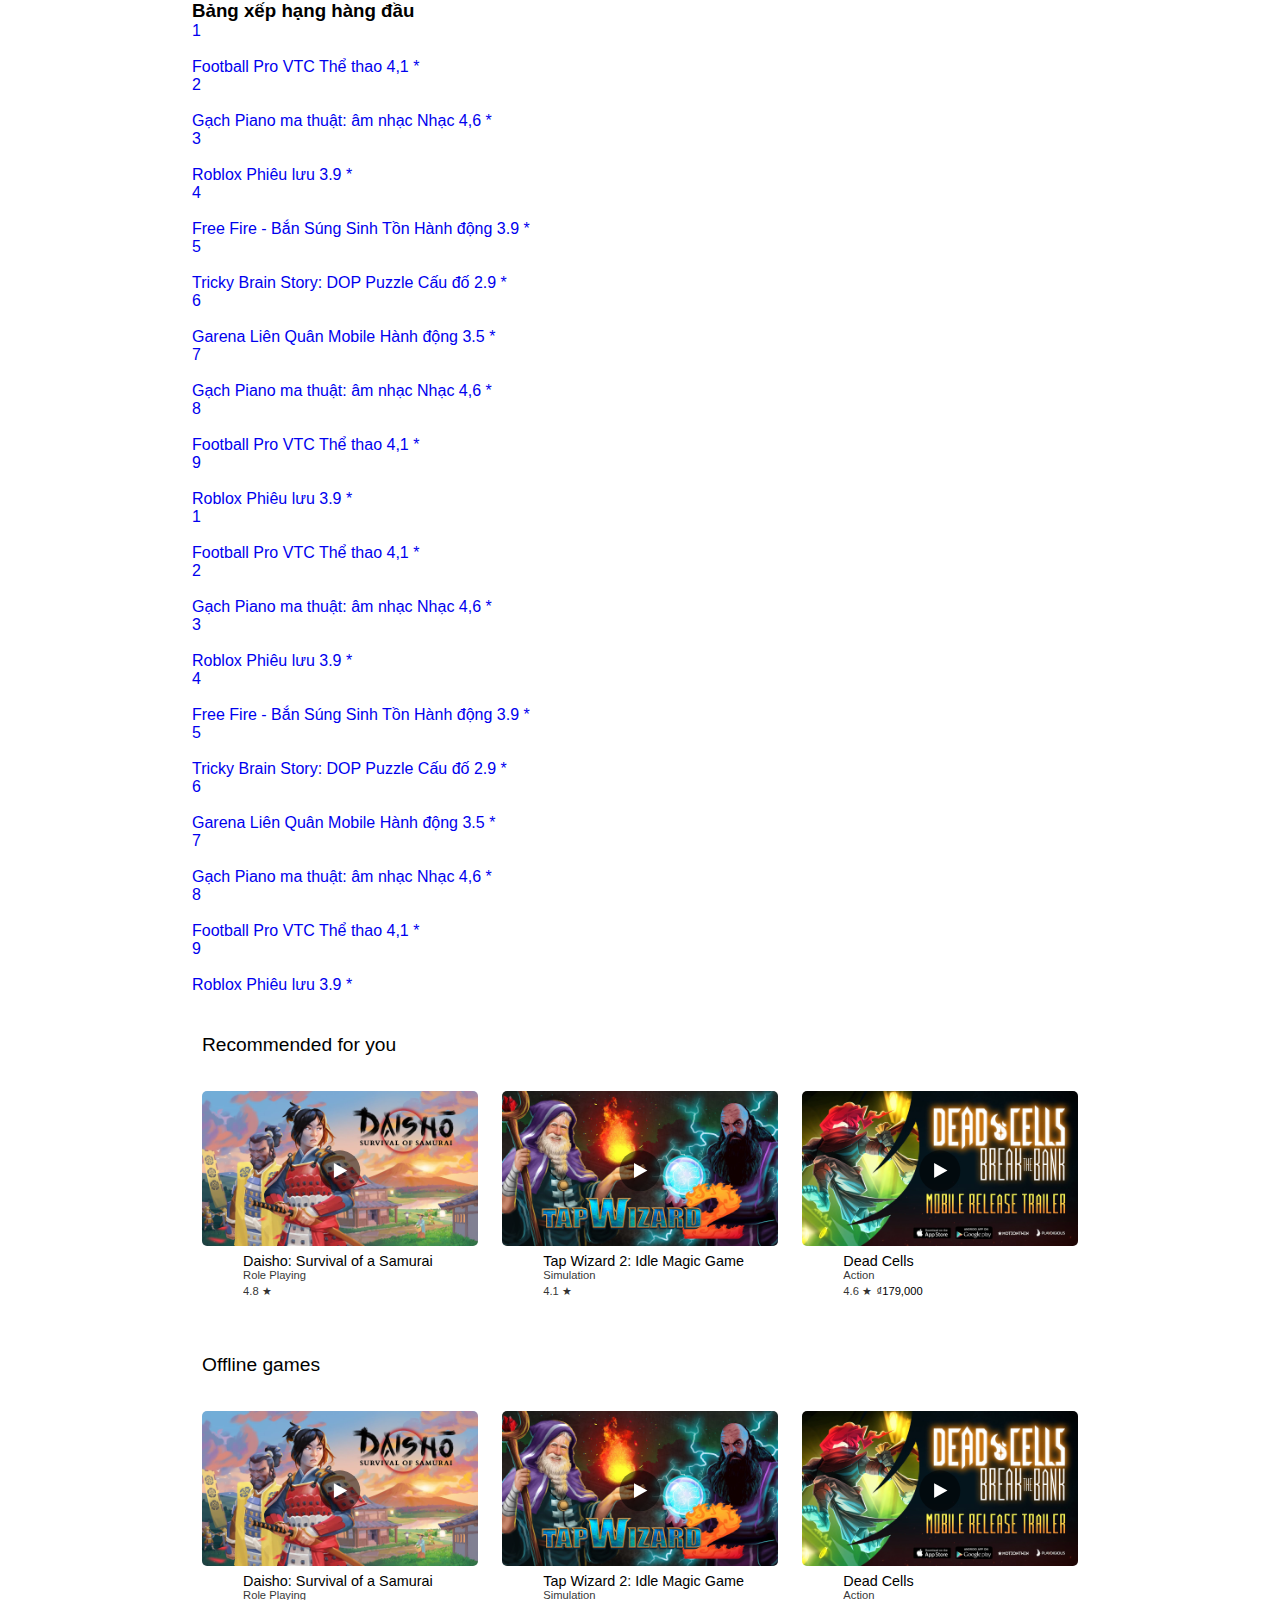
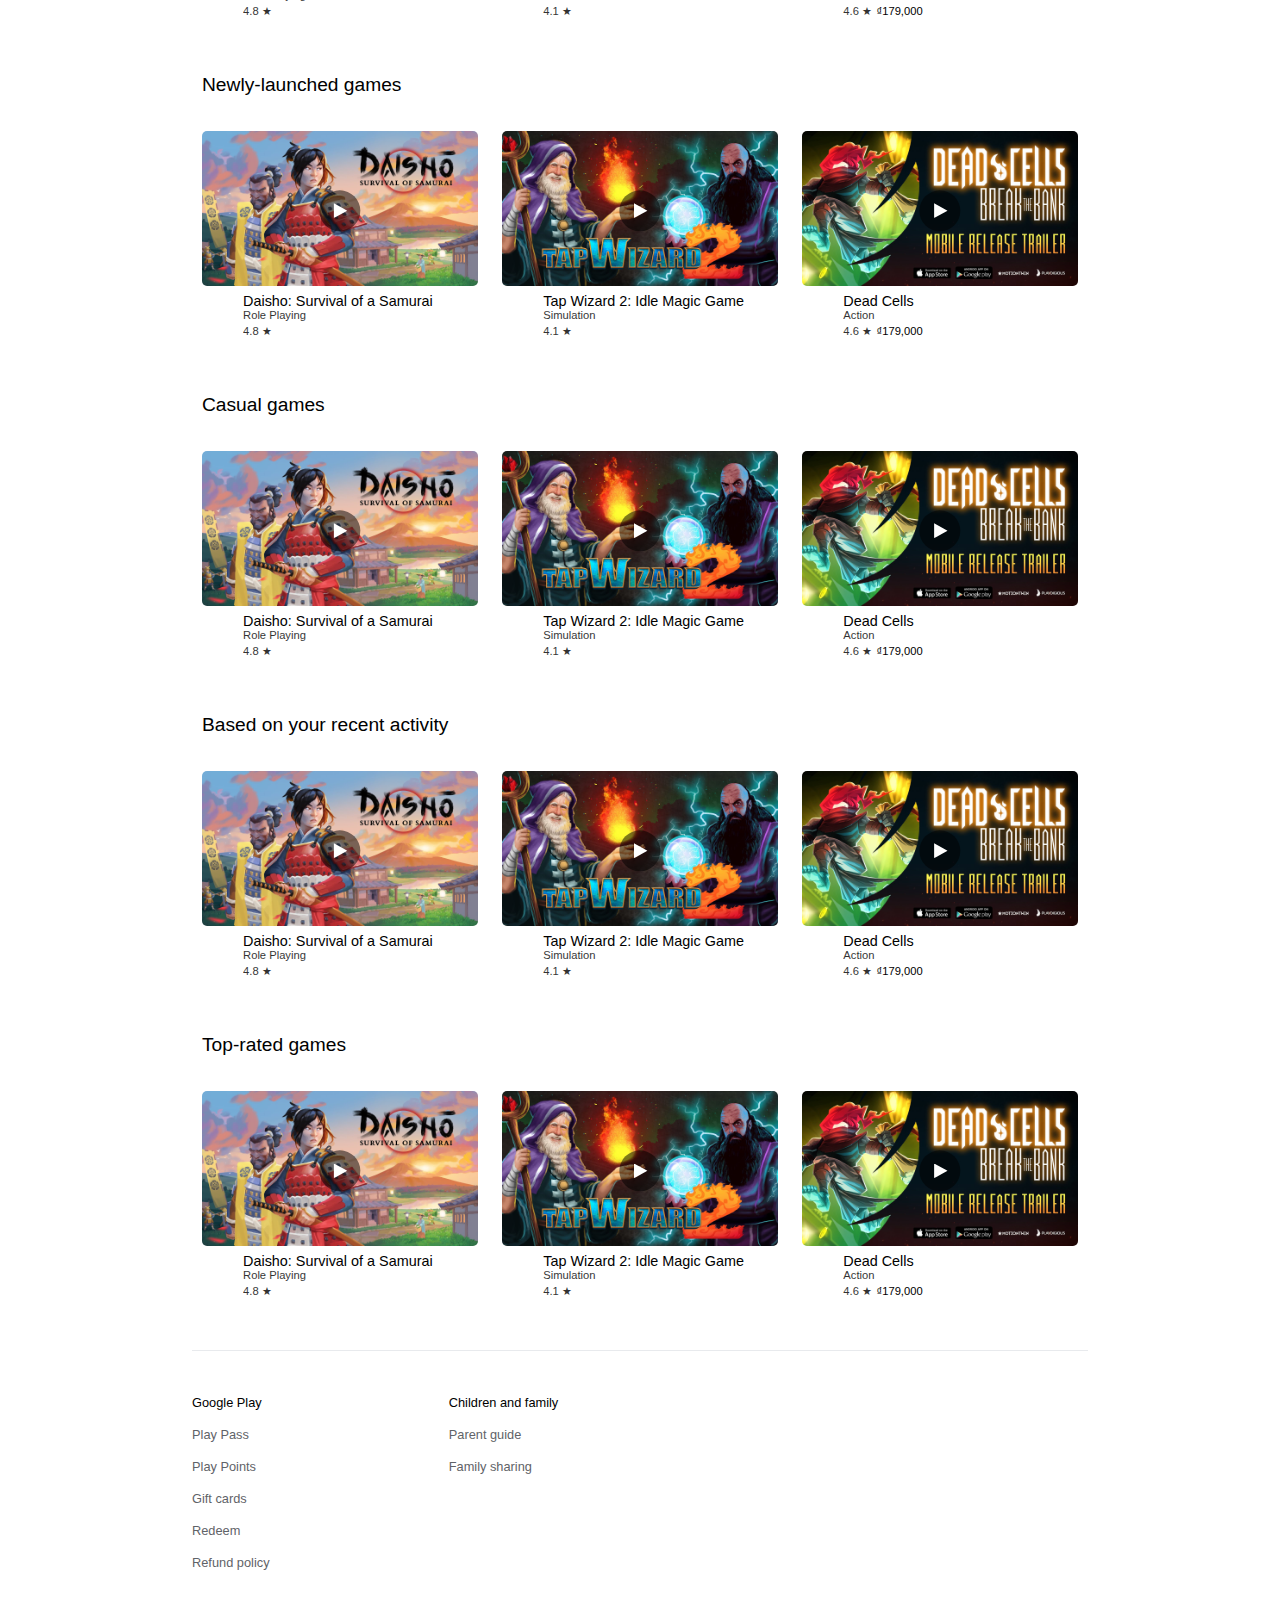
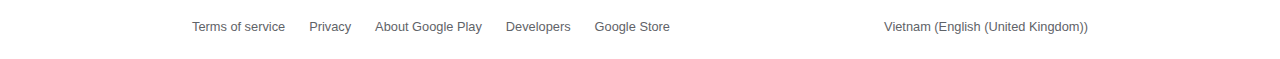
==== commit 4e699d62: "Merge remote-tracking branch 'origin/huy' into tha" ====
--- a/index.html
+++ b/index.html
@@ -299,5 +299,541 @@
         </div>
     </div>
 </section>
+    <!-- Quoc Huy's code -->
+    <div id="category-list">
+        <section class="category-item">
+            <div class="category-name">Recommended for you</div>
+            <div class="scroll-menu">
+                <div class="next-game-btn">❯</div>
+                <div class="back-game-btn">❮</div>
+                <div class="game-list">
+                    <div class="game-item">
+                        <div class="game-img-container">
+                            <img draggable="false" class="game-img" src="/assets/img/game-img-1.jpg" alt="">
+                            <div class="play-video-btn"></div>
+                        </div>
+                        <div class="game-content">
+                            <img class="game-icon" draggable="false"  src="https://play-lh.googleusercontent.com/Qg7fWrkZWBiu6LjkvjvdgxeJawV9FHNHN7MKYCGxSOr9Tbl3wnwOm5T06UMon0jlZUxX=s64" alt="">
+                            <div class="game-info">
+                                <div class="game-name">Daisho: Survival of a Samurai</div>
+                                <div class="game-tag">Role Playing</div>
+                                <div class="game-star">4.8 ★</div>
+                                <div class="game-price"></div>
+                            </div>
+                        </div>
+                    </div>
+                    <div class="game-item">
+                        <div class="game-img-container">
+                            <img draggable="false" class="game-img" src="/assets/img/game-img-2.jpg" alt="">
+                            <div class="play-video-btn"></div>
+                        </div>
+                        <div class="game-content">
+                            <img class="game-icon" draggable="false" src="https://play-lh.googleusercontent.com/_0IQ-xr-VnUvwQSVdCMmrpRpelyfzi8wxZqIcIt-VeZ4b4z1i8A3MUInCcBdu74tTw=s64" alt="">
+                            <div class="game-info">
+                                <div class="game-name">Tap Wizard 2: Idle Magic Game</div>
+                                <div class="game-tag">Simulation</div>
+                                <div class="game-star">4.1 ★</div>
+                                <div class="game-price"></div>
+                            </div>
+                        </div>
+                    </div>
+                    <div class="game-item">
+                        <div class="game-img-container">
+                            <img draggable="false" class="game-img" src="/assets/img/game-img-3.jpg" alt="">
+                            <div class="play-video-btn"></div>
+                        </div>
+                        <div class="game-content">
+                            <img class="game-icon" draggable="false" src="https://play-lh.googleusercontent.com/Mn9NateYFRZQbWnlZvszDPoKZbeuZM2O-Kyn7EKRCZI3D8joecHqytfOx73IyuAwHw=s64" alt="">
+                            <div class="game-info">
+                                <div class="game-name">Dead Cells</div>
+                                <div class="game-tag">Action</div>
+                                <div class="game-star">4.6 ★</div>
+                                <div class="game-price">₫179,000</div>
+                            </div>
+                        </div>
+                    </div>
+                    <div class="game-item">
+                        <div class="game-img-container">
+                            <img draggable="false" class="game-img" src="/assets/img/game-img-4.jpg" alt="">
+                            <div class="play-video-btn"></div>
+                        </div>
+                        <div class="game-content">
+                            <img class="game-icon" draggable="false" src="https://play-lh.googleusercontent.com/rq8rcpE9_XwYuzYQtSP24E152A9TsNSWfZXyMgm-xHPm8gHnmabhEpjt6fy_h9y59g=s64" alt="">
+                            <div class="game-info">
+                                <div class="game-name">Cat Mart: Purrfect Tycoon</div>
+                                <div class="game-tag">Casual</div>
+                                <div class="game-star">4.8 ★</div>
+                                <div class="game-price"></div>
+                            </div>
+                        </div>
+                    </div>
+                    <div class="game-item">
+                        <div class="game-img-container">
+                            <img draggable="false" class="game-img" src="/assets/img/game-img-5.jpg" alt="">
+                            <div class="play-video-btn"></div>
+                        </div>
+                        <div class="game-content">
+                            <img class="game-icon" draggable="false" src="https://play-lh.googleusercontent.com/nl1Y6bn06faVBuPEwWh5gInl_Zji3A5wTA4zscKDsJLXpcZ5C35F5zaGzEwCE0bKJ8Jr=s64" alt="">
+                            <div class="game-info">
+                                <div class="game-name">Grand Theft Auto: Vice City</div>
+                                <div class="game-tag">Arcade</div>
+                                <div class="game-star">4.0 ★</div>
+                                <div class="game-price">₫69,000</div>
+                            </div>
+                        </div>
+                    </div>
+                </div>
+            </div>
+        </section>
+        <section class="category-item">
+            <div class="category-name">Offline games</div>
+            <div class="scroll-menu">
+                <div class="next-game-btn">❯</div>
+                <div class="back-game-btn">❮</div>
+                <div class="game-list">
+                    <div class="game-item">
+                        <div class="game-img-container">
+                            <img draggable="false" class="game-img" src="/assets/img/game-img-1.jpg" alt="">
+                            <div class="play-video-btn"></div>
+                        </div>
+                        <div class="game-content">
+                            <img class="game-icon" draggable="false"  src="https://play-lh.googleusercontent.com/Qg7fWrkZWBiu6LjkvjvdgxeJawV9FHNHN7MKYCGxSOr9Tbl3wnwOm5T06UMon0jlZUxX=s64" alt="">
+                            <div class="game-info">
+                                <div class="game-name">Daisho: Survival of a Samurai</div>
+                                <div class="game-tag">Role Playing</div>
+                                <div class="game-star">4.8 ★</div>
+                                <div class="game-price"></div>
+                            </div>
+                        </div>
+                    </div>
+                    <div class="game-item">
+                        <div class="game-img-container">
+                            <img draggable="false" class="game-img" src="/assets/img/game-img-2.jpg" alt="">
+                            <div class="play-video-btn"></div>
+                        </div>
+                        <div class="game-content">
+                            <img class="game-icon" draggable="false" src="https://play-lh.googleusercontent.com/_0IQ-xr-VnUvwQSVdCMmrpRpelyfzi8wxZqIcIt-VeZ4b4z1i8A3MUInCcBdu74tTw=s64" alt="">
+                            <div class="game-info">
+                                <div class="game-name">Tap Wizard 2: Idle Magic Game</div>
+                                <div class="game-tag">Simulation</div>
+                                <div class="game-star">4.1 ★</div>
+                                <div class="game-price"></div>
+                            </div>
+                        </div>
+                    </div>
+                    <div class="game-item">
+                        <div class="game-img-container">
+                            <img draggable="false" class="game-img" src="/assets/img/game-img-3.jpg" alt="">
+                            <div class="play-video-btn"></div>
+                        </div>
+                        <div class="game-content">
+                            <img class="game-icon" draggable="false" src="https://play-lh.googleusercontent.com/Mn9NateYFRZQbWnlZvszDPoKZbeuZM2O-Kyn7EKRCZI3D8joecHqytfOx73IyuAwHw=s64" alt="">
+                            <div class="game-info">
+                                <div class="game-name">Dead Cells</div>
+                                <div class="game-tag">Action</div>
+                                <div class="game-star">4.6 ★</div>
+                                <div class="game-price">₫179,000</div>
+                            </div>
+                        </div>
+                    </div>
+                    <div class="game-item">
+                        <div class="game-img-container">
+                            <img draggable="false" class="game-img" src="/assets/img/game-img-4.jpg" alt="">
+                            <div class="play-video-btn"></div>
+                        </div>
+                        <div class="game-content">
+                            <img class="game-icon" draggable="false" src="https://play-lh.googleusercontent.com/rq8rcpE9_XwYuzYQtSP24E152A9TsNSWfZXyMgm-xHPm8gHnmabhEpjt6fy_h9y59g=s64" alt="">
+                            <div class="game-info">
+                                <div class="game-name">Cat Mart: Purrfect Tycoon</div>
+                                <div class="game-tag">Casual</div>
+                                <div class="game-star">4.8 ★</div>
+                                <div class="game-price"></div>
+                            </div>
+                        </div>
+                    </div>
+                    <div class="game-item">
+                        <div class="game-img-container">
+                            <img draggable="false" class="game-img" src="/assets/img/game-img-5.jpg" alt="">
+                            <div class="play-video-btn"></div>
+                        </div>
+                        <div class="game-content">
+                            <img class="game-icon" draggable="false" src="https://play-lh.googleusercontent.com/nl1Y6bn06faVBuPEwWh5gInl_Zji3A5wTA4zscKDsJLXpcZ5C35F5zaGzEwCE0bKJ8Jr=s64" alt="">
+                            <div class="game-info">
+                                <div class="game-name">Grand Theft Auto: Vice City</div>
+                                <div class="game-tag">Arcade</div>
+                                <div class="game-star">4.0 ★</div>
+                                <div class="game-price">₫69,000</div>
+                            </div>
+                        </div>
+                    </div>
+                </div>
+            </div>
+        </section>
+        <section class="category-item">
+            <div class="category-name">Newly-launched games</div>
+            <div class="scroll-menu">
+                <div class="next-game-btn">❯</div>
+                <div class="back-game-btn">❮</div>
+                <div class="game-list">
+                    <div class="game-item">
+                        <div class="game-img-container">
+                            <img draggable="false" class="game-img" src="/assets/img/game-img-1.jpg" alt="">
+                            <div class="play-video-btn"></div>
+                        </div>
+                        <div class="game-content">
+                            <img class="game-icon" draggable="false"  src="https://play-lh.googleusercontent.com/Qg7fWrkZWBiu6LjkvjvdgxeJawV9FHNHN7MKYCGxSOr9Tbl3wnwOm5T06UMon0jlZUxX=s64" alt="">
+                            <div class="game-info">
+                                <div class="game-name">Daisho: Survival of a Samurai</div>
+                                <div class="game-tag">Role Playing</div>
+                                <div class="game-star">4.8 ★</div>
+                                <div class="game-price"></div>
+                            </div>
+                        </div>
+                    </div>
+                    <div class="game-item">
+                        <div class="game-img-container">
+                            <img draggable="false" class="game-img" src="/assets/img/game-img-2.jpg" alt="">
+                            <div class="play-video-btn"></div>
+                        </div>
+                        <div class="game-content">
+                            <img class="game-icon" draggable="false" src="https://play-lh.googleusercontent.com/_0IQ-xr-VnUvwQSVdCMmrpRpelyfzi8wxZqIcIt-VeZ4b4z1i8A3MUInCcBdu74tTw=s64" alt="">
+                            <div class="game-info">
+                                <div class="game-name">Tap Wizard 2: Idle Magic Game</div>
+                                <div class="game-tag">Simulation</div>
+                                <div class="game-star">4.1 ★</div>
+                                <div class="game-price"></div>
+                            </div>
+                        </div>
+                    </div>
+                    <div class="game-item">
+                        <div class="game-img-container">
+                            <img draggable="false" class="game-img" src="/assets/img/game-img-3.jpg" alt="">
+                            <div class="play-video-btn"></div>
+                        </div>
+                        <div class="game-content">
+                            <img class="game-icon" draggable="false" src="https://play-lh.googleusercontent.com/Mn9NateYFRZQbWnlZvszDPoKZbeuZM2O-Kyn7EKRCZI3D8joecHqytfOx73IyuAwHw=s64" alt="">
+                            <div class="game-info">
+                                <div class="game-name">Dead Cells</div>
+                                <div class="game-tag">Action</div>
+                                <div class="game-star">4.6 ★</div>
+                                <div class="game-price">₫179,000</div>
+                            </div>
+                        </div>
+                    </div>
+                    <div class="game-item">
+                        <div class="game-img-container">
+                            <img draggable="false" class="game-img" src="/assets/img/game-img-4.jpg" alt="">
+                            <div class="play-video-btn"></div>
+                        </div>
+                        <div class="game-content">
+                            <img class="game-icon" draggable="false" src="https://play-lh.googleusercontent.com/rq8rcpE9_XwYuzYQtSP24E152A9TsNSWfZXyMgm-xHPm8gHnmabhEpjt6fy_h9y59g=s64" alt="">
+                            <div class="game-info">
+                                <div class="game-name">Cat Mart: Purrfect Tycoon</div>
+                                <div class="game-tag">Casual</div>
+                                <div class="game-star">4.8 ★</div>
+                                <div class="game-price"></div>
+                            </div>
+                        </div>
+                    </div>
+                    <div class="game-item">
+                        <div class="game-img-container">
+                            <img draggable="false" class="game-img" src="/assets/img/game-img-5.jpg" alt="">
+                            <div class="play-video-btn"></div>
+                        </div>
+                        <div class="game-content">
+                            <img class="game-icon" draggable="false" src="https://play-lh.googleusercontent.com/nl1Y6bn06faVBuPEwWh5gInl_Zji3A5wTA4zscKDsJLXpcZ5C35F5zaGzEwCE0bKJ8Jr=s64" alt="">
+                            <div class="game-info">
+                                <div class="game-name">Grand Theft Auto: Vice City</div>
+                                <div class="game-tag">Arcade</div>
+                                <div class="game-star">4.0 ★</div>
+                                <div class="game-price">₫69,000</div>
+                            </div>
+                        </div>
+                    </div>
+                </div>
+            </div>
+        </section>
+        <section class="category-item">
+            <div class="category-name">Casual games</div>
+            <div class="scroll-menu">
+                <div class="next-game-btn">❯</div>
+                <div class="back-game-btn">❮</div>
+                <div class="game-list">
+                    <div class="game-item">
+                        <div class="game-img-container">
+                            <img draggable="false" class="game-img" src="/assets/img/game-img-1.jpg" alt="">
+                            <div class="play-video-btn"></div>
+                        </div>
+                        <div class="game-content">
+                            <img class="game-icon" draggable="false"  src="https://play-lh.googleusercontent.com/Qg7fWrkZWBiu6LjkvjvdgxeJawV9FHNHN7MKYCGxSOr9Tbl3wnwOm5T06UMon0jlZUxX=s64" alt="">
+                            <div class="game-info">
+                                <div class="game-name">Daisho: Survival of a Samurai</div>
+                                <div class="game-tag">Role Playing</div>
+                                <div class="game-star">4.8 ★</div>
+                                <div class="game-price"></div>
+                            </div>
+                        </div>
+                    </div>
+                    <div class="game-item">
+                        <div class="game-img-container">
+                            <img draggable="false" class="game-img" src="/assets/img/game-img-2.jpg" alt="">
+                            <div class="play-video-btn"></div>
+                        </div>
+                        <div class="game-content">
+                            <img class="game-icon" draggable="false" src="https://play-lh.googleusercontent.com/_0IQ-xr-VnUvwQSVdCMmrpRpelyfzi8wxZqIcIt-VeZ4b4z1i8A3MUInCcBdu74tTw=s64" alt="">
+                            <div class="game-info">
+                                <div class="game-name">Tap Wizard 2: Idle Magic Game</div>
+                                <div class="game-tag">Simulation</div>
+                                <div class="game-star">4.1 ★</div>
+                                <div class="game-price"></div>
+                            </div>
+                        </div>
+                    </div>
+                    <div class="game-item">
+                        <div class="game-img-container">
+                            <img draggable="false" class="game-img" src="/assets/img/game-img-3.jpg" alt="">
+                            <div class="play-video-btn"></div>
+                        </div>
+                        <div class="game-content">
+                            <img class="game-icon" draggable="false" src="https://play-lh.googleusercontent.com/Mn9NateYFRZQbWnlZvszDPoKZbeuZM2O-Kyn7EKRCZI3D8joecHqytfOx73IyuAwHw=s64" alt="">
+                            <div class="game-info">
+                                <div class="game-name">Dead Cells</div>
+                                <div class="game-tag">Action</div>
+                                <div class="game-star">4.6 ★</div>
+                                <div class="game-price">₫179,000</div>
+                            </div>
+                        </div>
+                    </div>
+                    <div class="game-item">
+                        <div class="game-img-container">
+                            <img draggable="false" class="game-img" src="/assets/img/game-img-4.jpg" alt="">
+                            <div class="play-video-btn"></div>
+                        </div>
+                        <div class="game-content">
+                            <img class="game-icon" draggable="false" src="https://play-lh.googleusercontent.com/rq8rcpE9_XwYuzYQtSP24E152A9TsNSWfZXyMgm-xHPm8gHnmabhEpjt6fy_h9y59g=s64" alt="">
+                            <div class="game-info">
+                                <div class="game-name">Cat Mart: Purrfect Tycoon</div>
+                                <div class="game-tag">Casual</div>
+                                <div class="game-star">4.8 ★</div>
+                                <div class="game-price"></div>
+                            </div>
+                        </div>
+                    </div>
+                    <div class="game-item">
+                        <div class="game-img-container">
+                            <img draggable="false" class="game-img" src="/assets/img/game-img-5.jpg" alt="">
+                            <div class="play-video-btn"></div>
+                        </div>
+                        <div class="game-content">
+                            <img class="game-icon" draggable="false" src="https://play-lh.googleusercontent.com/nl1Y6bn06faVBuPEwWh5gInl_Zji3A5wTA4zscKDsJLXpcZ5C35F5zaGzEwCE0bKJ8Jr=s64" alt="">
+                            <div class="game-info">
+                                <div class="game-name">Grand Theft Auto: Vice City</div>
+                                <div class="game-tag">Arcade</div>
+                                <div class="game-star">4.0 ★</div>
+                                <div class="game-price">₫69,000</div>
+                            </div>
+                        </div>
+                    </div>
+                </div>
+            </div>
+        </section>
+        <section class="category-item">
+            <div class="category-name">Based on your recent activity</div>
+            <div class="scroll-menu">
+                <div class="next-game-btn">❯</div>
+                <div class="back-game-btn">❮</div>
+                <div class="game-list">
+                    <div class="game-item">
+                        <div class="game-img-container">
+                            <img draggable="false" class="game-img" src="/assets/img/game-img-1.jpg" alt="">
+                            <div class="play-video-btn"></div>
+                        </div>
+                        <div class="game-content">
+                            <img class="game-icon" draggable="false"  src="https://play-lh.googleusercontent.com/Qg7fWrkZWBiu6LjkvjvdgxeJawV9FHNHN7MKYCGxSOr9Tbl3wnwOm5T06UMon0jlZUxX=s64" alt="">
+                            <div class="game-info">
+                                <div class="game-name">Daisho: Survival of a Samurai</div>
+                                <div class="game-tag">Role Playing</div>
+                                <div class="game-star">4.8 ★</div>
+                                <div class="game-price"></div>
+                            </div>
+                        </div>
+                    </div>
+                    <div class="game-item">
+                        <div class="game-img-container">
+                            <img draggable="false" class="game-img" src="/assets/img/game-img-2.jpg" alt="">
+                            <div class="play-video-btn"></div>
+                        </div>
+                        <div class="game-content">
+                            <img class="game-icon" draggable="false" src="https://play-lh.googleusercontent.com/_0IQ-xr-VnUvwQSVdCMmrpRpelyfzi8wxZqIcIt-VeZ4b4z1i8A3MUInCcBdu74tTw=s64" alt="">
+                            <div class="game-info">
+                                <div class="game-name">Tap Wizard 2: Idle Magic Game</div>
+                                <div class="game-tag">Simulation</div>
+                                <div class="game-star">4.1 ★</div>
+                                <div class="game-price"></div>
+                            </div>
+                        </div>
+                    </div>
+                    <div class="game-item">
+                        <div class="game-img-container">
+                            <img draggable="false" class="game-img" src="/assets/img/game-img-3.jpg" alt="">
+                            <div class="play-video-btn"></div>
+                        </div>
+                        <div class="game-content">
+                            <img class="game-icon" draggable="false" src="https://play-lh.googleusercontent.com/Mn9NateYFRZQbWnlZvszDPoKZbeuZM2O-Kyn7EKRCZI3D8joecHqytfOx73IyuAwHw=s64" alt="">
+                            <div class="game-info">
+                                <div class="game-name">Dead Cells</div>
+                                <div class="game-tag">Action</div>
+                                <div class="game-star">4.6 ★</div>
+                                <div class="game-price">₫179,000</div>
+                            </div>
+                        </div>
+                    </div>
+                    <div class="game-item">
+                        <div class="game-img-container">
+                            <img draggable="false" class="game-img" src="/assets/img/game-img-4.jpg" alt="">
+                            <div class="play-video-btn"></div>
+                        </div>
+                        <div class="game-content">
+                            <img class="game-icon" draggable="false" src="https://play-lh.googleusercontent.com/rq8rcpE9_XwYuzYQtSP24E152A9TsNSWfZXyMgm-xHPm8gHnmabhEpjt6fy_h9y59g=s64" alt="">
+                            <div class="game-info">
+                                <div class="game-name">Cat Mart: Purrfect Tycoon</div>
+                                <div class="game-tag">Casual</div>
+                                <div class="game-star">4.8 ★</div>
+                                <div class="game-price"></div>
+                            </div>
+                        </div>
+                    </div>
+                    <div class="game-item">
+                        <div class="game-img-container">
+                            <img draggable="false" class="game-img" src="/assets/img/game-img-5.jpg" alt="">
+                            <div class="play-video-btn"></div>
+                        </div>
+                        <div class="game-content">
+                            <img class="game-icon" draggable="false" src="https://play-lh.googleusercontent.com/nl1Y6bn06faVBuPEwWh5gInl_Zji3A5wTA4zscKDsJLXpcZ5C35F5zaGzEwCE0bKJ8Jr=s64" alt="">
+                            <div class="game-info">
+                                <div class="game-name">Grand Theft Auto: Vice City</div>
+                                <div class="game-tag">Arcade</div>
+                                <div class="game-star">4.0 ★</div>
+                                <div class="game-price">₫69,000</div>
+                            </div>
+                        </div>
+                    </div>
+                </div>
+            </div>
+        </section>
+        <section class="category-item">
+            <div class="category-name">Top-rated games</div>
+            <div class="scroll-menu">
+                <div class="next-game-btn">❯</div>
+                <div class="back-game-btn">❮</div>
+                <div class="game-list">
+                    <div class="game-item">
+                        <div class="game-img-container">
+                            <img draggable="false" class="game-img" src="/assets/img/game-img-1.jpg" alt="">
+                            <div class="play-video-btn"></div>
+                        </div>
+                        <div class="game-content">
+                            <img class="game-icon" draggable="false"  src="https://play-lh.googleusercontent.com/Qg7fWrkZWBiu6LjkvjvdgxeJawV9FHNHN7MKYCGxSOr9Tbl3wnwOm5T06UMon0jlZUxX=s64" alt="">
+                            <div class="game-info">
+                                <div class="game-name">Daisho: Survival of a Samurai</div>
+                                <div class="game-tag">Role Playing</div>
+                                <div class="game-star">4.8 ★</div>
+                                <div class="game-price"></div>
+                            </div>
+                        </div>
+                    </div>
+                    <div class="game-item">
+                        <div class="game-img-container">
+                            <img draggable="false" class="game-img" src="/assets/img/game-img-2.jpg" alt="">
+                            <div class="play-video-btn"></div>
+                        </div>
+                        <div class="game-content">
+                            <img class="game-icon" draggable="false" src="https://play-lh.googleusercontent.com/_0IQ-xr-VnUvwQSVdCMmrpRpelyfzi8wxZqIcIt-VeZ4b4z1i8A3MUInCcBdu74tTw=s64" alt="">
+                            <div class="game-info">
+                                <div class="game-name">Tap Wizard 2: Idle Magic Game</div>
+                                <div class="game-tag">Simulation</div>
+                                <div class="game-star">4.1 ★</div>
+                                <div class="game-price"></div>
+                            </div>
+                        </div>
+                    </div>
+                    <div class="game-item">
+                        <div class="game-img-container">
+                            <img draggable="false" class="game-img" src="/assets/img/game-img-3.jpg" alt="">
+                            <div class="play-video-btn"></div>
+                        </div>
+                        <div class="game-content">
+                            <img class="game-icon" draggable="false" src="https://play-lh.googleusercontent.com/Mn9NateYFRZQbWnlZvszDPoKZbeuZM2O-Kyn7EKRCZI3D8joecHqytfOx73IyuAwHw=s64" alt="">
+                            <div class="game-info">
+                                <div class="game-name">Dead Cells</div>
+                                <div class="game-tag">Action</div>
+                                <div class="game-star">4.6 ★</div>
+                                <div class="game-price">₫179,000</div>
+                            </div>
+                        </div>
+                    </div>
+                    <div class="game-item">
+                        <div class="game-img-container">
+                            <img draggable="false" class="game-img" src="/assets/img/game-img-4.jpg" alt="">
+                            <div class="play-video-btn"></div>
+                        </div>
+                        <div class="game-content">
+                            <img class="game-icon" draggable="false" src="https://play-lh.googleusercontent.com/rq8rcpE9_XwYuzYQtSP24E152A9TsNSWfZXyMgm-xHPm8gHnmabhEpjt6fy_h9y59g=s64" alt="">
+                            <div class="game-info">
+                                <div class="game-name">Cat Mart: Purrfect Tycoon</div>
+                                <div class="game-tag">Casual</div>
+                                <div class="game-star">4.8 ★</div>
+                                <div class="game-price"></div>
+                            </div>
+                        </div>
+                    </div>
+                    <div class="game-item">
+                        <div class="game-img-container">
+                            <img draggable="false" class="game-img" src="/assets/img/game-img-5.jpg" alt="">
+                            <div class="play-video-btn"></div>
+                        </div>
+                        <div class="game-content">
+                            <img class="game-icon" draggable="false" src="https://play-lh.googleusercontent.com/nl1Y6bn06faVBuPEwWh5gInl_Zji3A5wTA4zscKDsJLXpcZ5C35F5zaGzEwCE0bKJ8Jr=s64" alt="">
+                            <div class="game-info">
+                                <div class="game-name">Grand Theft Auto: Vice City</div>
+                                <div class="game-tag">Arcade</div>
+                                <div class="game-star">4.0 ★</div>
+                                <div class="game-price">₫69,000</div>
+                            </div>
+                        </div>
+                    </div>
+                </div>
+            </div>
+        </section>
+    </div>
+    <div id="footer">
+        <div class="line-break"></div>
+        <div class="section-container">
+            <section class="google-play-section">
+                <span>Google Play</span>
+                <a href="#">Play Pass</a>
+                <a href="#">Play Points</a>
+                <a href="#">Gift cards</a>
+                <a href="#">Redeem</a>
+                <a href="#">Refund policy</a>
+            </section>
+            <section class="children-and-family-section">
+                <span>Children and family</span>
+                <a href="#">Parent guide</a>
+                <a href="#">Family sharing</a>
+            </section>
+        </div>
+        <div class="information-container">
+            <a href="#">Terms of service</a>
+            <a href="#">Privacy</a>
+            <a href="#">About Google Play</a>
+            <a href="#">Developers</a>
+            <a href="#">Google Store</a>
+            <a class="country">Vietnam (English (United Kingdom))</a>
+        </div>
+
+    </div>
+    <script src="/assets/js/script.js"></script>
 </body>
+
 </html>--- a/assets/css/home.css
+++ b/assets/css/home.css
@@ -17,6 +17,157 @@
         padding-left: 40px;
     }
 }
+/* Quoc Huy's code */
+body {
+  padding: 0 15%;
+}
+.category-item {
+  user-select: none;
+  margin-top: 40px;
+}
+.scroll-menu {
+  position: relative;
+}
+.next-game-btn {
+  display: none;
+  position: absolute;
+  z-index: 1;
+  width: 4%;
+  aspect-ratio: 1;
+  border-radius: 50%;
+  right: -8px;
+  top: 50%;
+  transform: translate(0,-50%);
+  background-color: white;
+  box-shadow: 1px 0px 1px 0.5px rgba(0, 0, 0, 0.1);
+  cursor: pointer;
+  justify-content: center;
+  align-items: center;
+  font-size:x-large;
+  color: #5F6368;
+  transition: display 0.5s ease-in-out;
+  user-select: none;
+}
+.back-game-btn {
+  display: none;
+  position: absolute;
+  z-index: 1;
+  width: 4%;
+  aspect-ratio: 1;
+  border-radius: 50%;
+  left: -8px;
+  top: 50%;
+  transform: translate(0,-50%);
+  background-color: white;
+  box-shadow: -1px 0px 1px 0.5px rgba(0, 0, 0, 0.1);
+  cursor: pointer;
+  justify-content: center;
+  align-items: center;
+  font-size:x-large;
+  color: #5F6368;
+  transition: display 0.5s ease-in-out;
+  user-select: none;
+}
+.game-list {
+  scroll-behavior: smooth;
+  width: 100%;
+  position: relative;
+  overflow-x: scroll;
+  overflow-y: hidden;
+  white-space: nowrap;
+  user-select: none;
+}
+.scroll-menu:hover .next-game-btn,.scroll-menu:hover .back-game-btn {
+  display: flex;
+}
+.category-name {
+  font-size: 1.2rem;
+  font-weight:500;
+  padding: 0 0 20px 10px;
+}
+.game-item {
+  display: inline-block;
+  width: 33%;
+  padding: 15px 10px;
+  border-radius: 10px;
+}
+.game-item:hover {
+  background: #F5F5F5;
+  cursor: pointer;
+  transition: all 0.4s;
+}
+.game-content {
+  width: 100%;
+  margin-top: 3px;
+  display: flex;
+  align-items: center;
+  gap: 8px;
+}
+.game-info {
+  /* display: flex; */
+  flex-direction: column;
+  gap: 1px;
+}
+.game-img-container {
+  position: relative;
+}
+.game-img {
+  position: relative;
+  width: 100%;
+  border-radius: 5px;
+}
+.play-video-btn {
+  background-color: rgba(0, 0, 0, 0.5);
+  width: 15%;
+  aspect-ratio: 1;
+  border-radius: 50%;
+  position: absolute;
+  top:50%;
+  left: 50%;
+  transform: translate(-50%,-50%);
+}
+.play-video-btn::after {
+  content: '';
+  position: absolute;
+  width: 36%;
+  aspect-ratio: 1;
+  background-color: white;
+  clip-path: polygon(10% 0, 100% 50%, 10% 100%);
+  top: 50%;
+  left: 50%;
+  transform: translate(-50%,-50%);
+}
+.play-video-btn::before {
+  content: '';
+  position: none;
+  top: 50%;
+  left: 50%;
+  transform: translate(-50%,-50%);
+  width: 130%;
+  border-radius: 50%;
+  aspect-ratio: 1;
+  background-color: rgba(0, 0, 0, 0.5);
+}
+.play-video-btn:hover::before{
+  position: absolute;
+}
+.game-icon {
+  border-radius: 5px;
+  width: 12%;
+}
+.game-name {
+  font-size: 0.9rem;
+}
+.game-tag, .game-star {
+  font-size: 0.7rem;
+  opacity: 0.8;
+}
+.game-star {
+  display: inline;
+}
+.game-price {
+  font-size: 0.7rem;
+  display: inline-block;
 
 @media only screen and (max-width: 768px) {
     .list-item > .item-app {
@@ -127,4 +278,98 @@
     text-overflow: ellipsis;
     white-space: nowrap;
     display: inline-block;
+}
+}
+
+#footer {
+  padding-bottom: 16px;
+}
+.line-break {
+  padding-top: 36px;
+  margin-bottom: 36px;
+  border-bottom: 1px solid rgb(232,234,237);
+}
+.section-container {
+  display: flex;
+  gap: 20%;
+}
+.google-play-section,.children-and-family-section {
+  display: flex;
+  flex-wrap: wrap;
+  flex-direction: column;
+}
+.information-container {
+  flex-wrap: wrap;
+  margin-top: 32px;
+  display: flex;
+  font-size: 12px;
+  gap: 24px;
+}
+.country {
+  margin-right: 0;
+  margin-left: auto;
+  right: 0;
+}
+.country:hover {
+  color: rgb(95,99,104);
+}
+#footer span {
+  font-size: 0.8rem;
+  font-weight: 500;
+  width: max-content;
+  display: block;
+  line-height: 32px;
+}
+#footer a {
+  width: max-content;
+  display: block;
+  text-decoration: none;
+  line-height: 32px;
+  font-weight: 400;
+  font-size: 0.8rem;
+  color:rgb(95,99,104);
+}
+#footer a:hover {
+  color: #01875f;
+}
+@media screen
+  and (min-width: 320px)
+  and (max-width: 768px) {
+  body {
+    padding: 0 5%;
+  }
+  .category-item {
+    margin-top: 60px;
+  }
+  .game-item {
+    width: 80%;
+  }
+  .scroll-menu:hover .next-game-btn,.scroll-menu:hover .back-game-btn {
+    display: none;
+  }
+  .section-container {
+    flex-direction: column;
+    gap: 30px;
+  }
+  .country {
+    margin-left:0;
+    margin-right:0;
+  }
+}
+@media screen
+  and (min-width: 768px)
+  and (max-width: 1200px) {
+    body {
+      padding: 0 5%;
+    }
+    .category-item {
+      margin-top: 60px;
+    }
+    .game-item {
+      width: 60%;
+    }
+    .country {
+      margin-left:0;
+      margin-right:0;
+    }
 }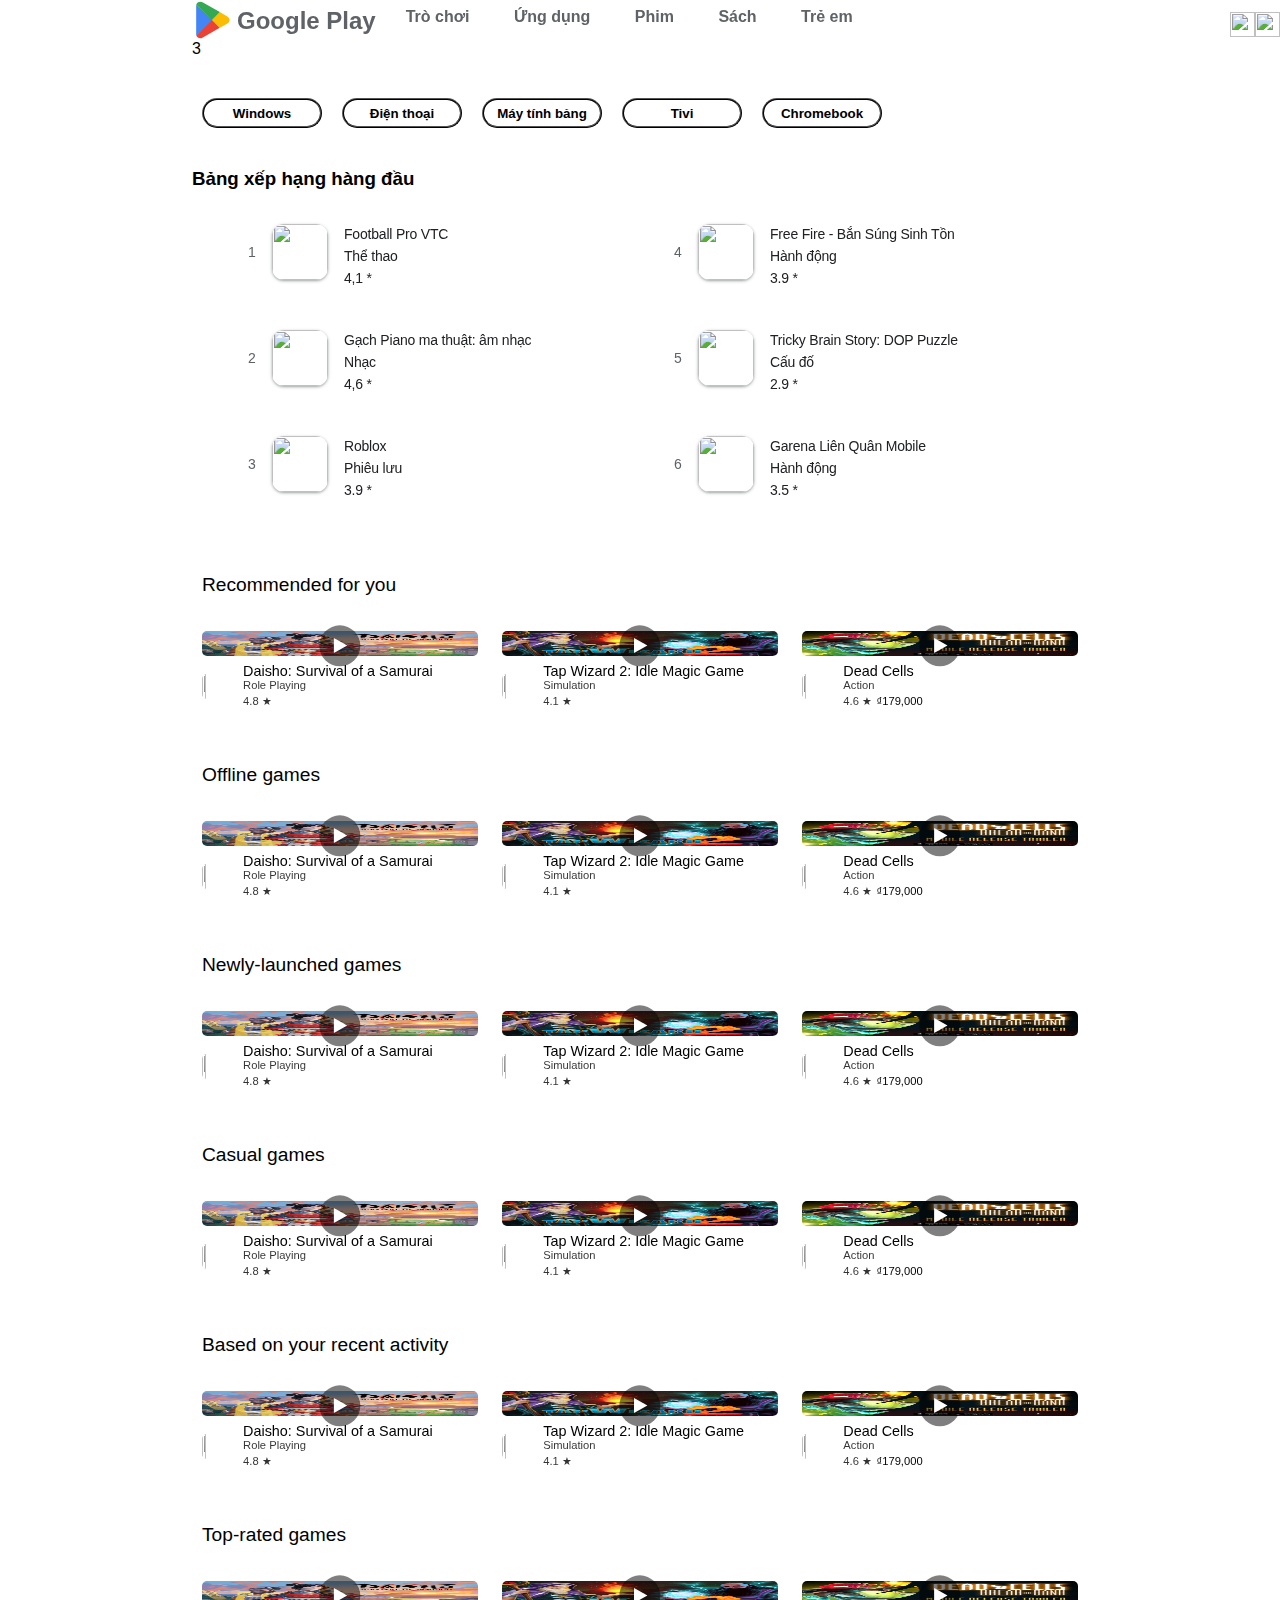
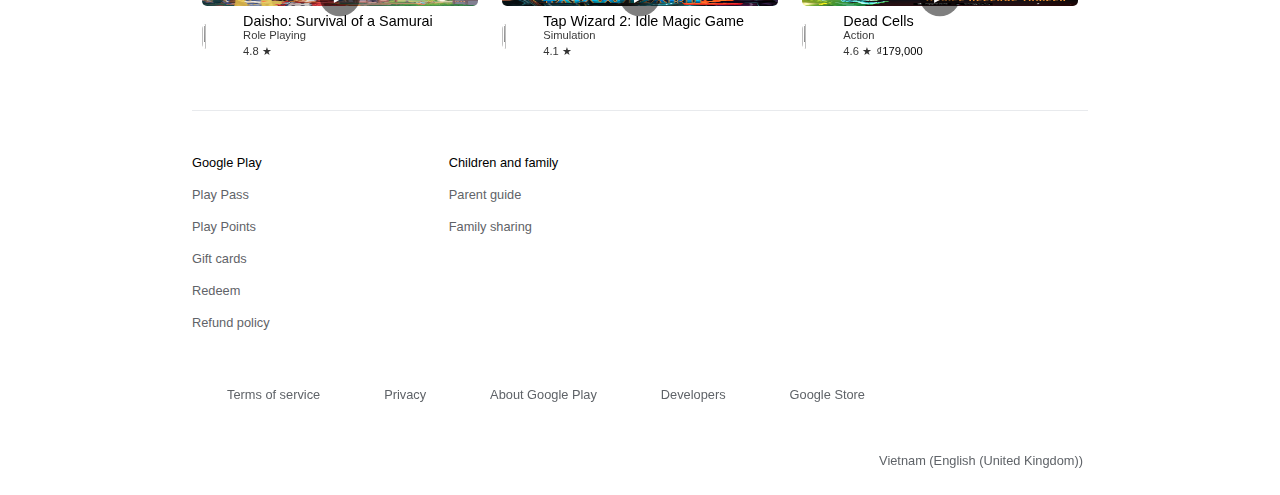
==== commit d2312e43: "them" ====
--- a/index.html
+++ b/index.html
@@ -10,6 +10,37 @@
     <title>Home</title>
 </head>
 <body>
+<!-- VIET-->
+<header class = "General">
+    <div class = "NavBar">
+        <div class = "web_name">
+            <svg class="logo" aria-hidden="true" viewBox="0 0 40 40" xmlns="http://www.w3.org/2000/svg"><path fill="none" d="M0,0h40v40H0V0z"></path><g><path d="M19.7,19.2L4.3,35.3c0,0,0,0,0,0c0.5,1.7,2.1,3,4,3c0.8,0,1.5-0.2,2.1-0.6l0,0l17.4-9.9L19.7,19.2z" fill="#EA4335"></path><path d="M35.3,16.4L35.3,16.4l-7.5-4.3l-8.4,7.4l8.5,8.3l7.5-4.2c1.3-0.7,2.2-2.1,2.2-3.6C37.5,18.5,36.6,17.1,35.3,16.4z" fill="#FBBC04"></path><path d="M4.3,4.7C4.2,5,4.2,5.4,4.2,5.8v28.5c0,0.4,0,0.7,0.1,1.1l16-15.7L4.3,4.7z" fill="#4285F4"></path><path d="M19.8,20l8-7.9L10.5,2.3C9.9,1.9,9.1,1.7,8.3,1.7c-1.9,0-3.6,1.3-4,3c0,0,0,0,0,0L19.8,20z" fill="#34A853"></path></g></svg>
+            <span><a class = "name" href = "index.html">Google Play</a></span>
+        </div>
+        <div class = "main_nav">
+            <div class = "nav_button">
+            <a class = "game_button "href = "#game">Trò chơi</a>
+            <a class = "application_button" href = "#application">Ứng dụng</a>
+            <a class = "movies_button " href = "#movies">Phim</a>
+            <a class = "books_button n" href = "#books">Sách</a>
+            <a class = "children_button" href = "#children">Trẻ em</a>
+        </div>
+        </div>
+    </div>3
+    <div class = "button">
+        <button class = "search"><img src = "asset/search_FILL0_wght400_GRAD0_opsz48.png" ></button>
+        <button class = "help"><img src = "assets/help_FILL0_wght400_GRAD0_opsz48.png"></button>
+    </div>
+    <div></div>
+    <div class = "category_button">
+         <button class = "windows">Windows</button>
+         <button class = "phone">Điện thoại</button>
+         <button class = "tablet">Máy tính bảng</button>
+         <button class = "tivi">Tivi</button>
+         <button class = "chromebook">Chromebook</button>
+    </div>    
+</header>
+<!-- VIET-->
 <!-- html home by hknight -->
 <section class="section-bxh-app">
     <h3>Bảng xếp hạng hàng đầu</h3>
--- a/assets/css/home.css
+++ b/assets/css/home.css
@@ -1,3 +1,303 @@
+/*VIET*/
+.General{
+    font-family: "Google Sans",Roboto,Arial,sans-serif;
+}
+/*DESKTOP*/
+@media only screen and (min-width:768px){
+    img{
+        width: 25px;
+        height: 25px;
+    }
+    svg{
+        width:40px;
+    }
+    .web_name{
+        display: flex;
+    }
+    .name{
+        position: relative;
+        top:7px;
+        left:5px;
+        font-size: 150%;
+        font-weight: 550;
+        color:rgb(95,99,104);
+        text-decoration: none;
+    }
+    .NavBar{
+        display: flex;
+        position: sticky;
+        flex-wrap: wrap;
+        top:0;
+    }
+    div > a{
+        font-size: 100%;
+        font-weight: bold;
+        padding:5px;
+        margin-left: 30px;
+        color:rgb(95,99,104);
+        text-decoration: none;
+        transition: color 500ms;
+        position: relative;
+        top: 3px;
+        display: inline-block;
+        overflow:visible;
+    }
+    .nav_button a:hover{
+        text-decoration: underline;
+        text-underline-position: under;
+  }   
+  .button button{
+      border:none;
+      background: none;
+      cursor:pointer;
+  }
+  .category_button{
+      display: flex;
+  }
+  .category_button button{
+      border-radius: 50px  50px;
+      width: 120px;
+      height:30px;
+      border-style:ridge;
+      font-weight: bold;
+      margin: 40px 10px;
+      background: white;
+      transition: color 300ms;
+      cursor: pointer;
+  }
+  .category_button button:hover{
+      background: rgb(206, 206, 206);
+  }
+  .category_button button:active{
+      background-color: rgb(165, 230, 168);
+      color:#056449;
+  }
+  .button{
+      display: flex;
+      position: absolute;
+      right:0;
+      top:12px;
+      background-color: white;
+      outline:none;
+      overflow:visible;
+  }
+  .search:hover{
+      background-color: rgb(237, 237, 237);
+      border-radius: 50%;
+  }
+  .search:active{
+      background-color: rgb(136, 135, 135);
+  }
+  .help:hover{
+      background-color: rgb(237, 237, 237);
+      border-radius: 50%;
+  }
+  .help:active{
+      background-color: rgb(136, 135, 135);
+  }
+  
+  
+}
+/*PHONE*/
+@media only screen and (width < 600px){
+    img{
+        width:25px;
+
+    }
+    svg{
+        width:40px;
+    }
+    .web_name{
+        display: flex;
+    }
+    .name{
+        position: relative;
+        top:7px;
+        left:5px;
+        font-size: 150%;
+        font-weight: 550;
+        color:rgb(95,99,104);
+        text-decoration: none;
+    }
+    .main_nav{
+        position: relative;
+    }
+    .nav_button{
+        position:fixed;
+        left:0px;
+        display: flex;
+        bottom:0;
+        background-color: rgb(255, 255, 255);
+        gap:25px;
+        font-size:100%;
+        padding-right:100px;
+        height:60px;
+        width:100%;
+        justify-content: center;
+        align-items: center;
+        border-top:solid 1px grey;
+    }
+    div > a{
+        text-decoration: none;
+        color:rgb(95,99,104);
+        font-weight: bold;
+        transition: color 500ms;
+    }
+    div > a:hover{
+        color:#056449; 
+    }
+    .button{
+        display: flex;
+        position: absolute;
+        right:0;
+        top:12px;
+        background-color: white;
+        outline:none;
+        overflow:hidden;
+    }
+    .button button{
+        border:none;
+        background: none;
+        cursor: pointer;
+    }
+    .search:hover{
+        background-color: rgb(237, 237, 237);
+        border-radius: 50%;
+    }
+    .search:active{
+        background-color: rgb(136, 135, 135);
+    }
+    .help:hover{
+        background-color: rgb(237, 237, 237);
+        border-radius: 50%;
+    }
+    .help:active{
+        background-color: rgb(136, 135, 135);
+    }
+    .category_button{
+        overflow-x: auto;
+        white-space: nowrap;
+        
+    }
+    .category_button button{
+        border-radius: 50px  50px;
+        width: 120px;
+        height:30px;
+        border:1px ridge grey;
+        margin: 40px 10px;
+        background: white;
+        color:rgb(95,99,104);
+        font-weight: bold;
+        transition: color 500ms;
+        cursor: pointer;
+    }
+    .category_button button:hover{
+        background-color: rgb(165, 230, 168);
+        font-weight: bold;
+        color:#056449;
+    }
+    
+}
+/*Tablet*/
+@media only screen and (768px > width > 600px) {
+    img{
+        width:25px;
+
+    }
+    svg{
+        width:40px;
+    }
+    .web_name{
+        display: flex;
+    }
+    .name{
+        position: relative;
+        top:7px;
+        left:5px;
+        font-size: 150%;
+        font-weight: 550;
+        color:rgb(95,99,104);
+        text-decoration: none;
+    }
+    .main_nav{
+        position: relative;
+    }
+    .nav_button{
+        position:fixed;
+        left:0px;
+        display: flex;
+        bottom:0;
+        background-color: rgb(255, 255, 255);
+        gap:25px;
+        font-size:100%;
+        padding-right:100px;
+        height:60px;
+        width:100%;
+        justify-content: center;
+        align-items: center;
+        border-top:solid 1px grey;
+    }
+    div > a{
+        text-decoration: none;
+        color:rgb(95,99,104);
+        font-weight: bold;
+        transition: color 500ms;
+    }
+    div > a:hover{
+        color:#056449; 
+    }
+    .button{
+        display: flex;
+        position: absolute;
+        right:0;
+        top:12px;
+        background-color: white;
+        outline:none;
+        overflow:hidden;
+    }
+    .button button{
+        border:none;
+        background: none;
+        cursor:pointer;
+    }
+    .search:hover{
+        background-color: rgb(237, 237, 237);
+        border-radius: 50%;
+    }
+    .search:active{
+        background-color: rgb(136, 135, 135);
+    }
+    .help:hover{
+        background-color: rgb(237, 237, 237);
+        border-radius: 50%;
+    }
+    .help:active{
+        background-color: rgb(136, 135, 135);
+    }
+    .category_button{
+        overflow-x: auto;
+        white-space: nowrap;
+        
+    }
+    .category_button button{
+        border-radius: 50px  50px;
+        width: 120px;
+        height:30px;
+        border:1px ridge grey;
+        margin: 40px 10px;
+        background: white;
+        color:rgb(95,99,104);
+        font-weight: bold;
+        transition: color 500ms;
+        cursor:pointer;
+    }
+    .category_button button:hover{
+        font-weight: bold;
+        background-color: rgb(165, 230, 168);
+        color:#056449;
+    }    
+}
+/*VIET*/
 /*
 ######################
 css home by hknight
@@ -17,157 +317,6 @@
         padding-left: 40px;
     }
 }
-/* Quoc Huy's code */
-body {
-  padding: 0 15%;
-}
-.category-item {
-  user-select: none;
-  margin-top: 40px;
-}
-.scroll-menu {
-  position: relative;
-}
-.next-game-btn {
-  display: none;
-  position: absolute;
-  z-index: 1;
-  width: 4%;
-  aspect-ratio: 1;
-  border-radius: 50%;
-  right: -8px;
-  top: 50%;
-  transform: translate(0,-50%);
-  background-color: white;
-  box-shadow: 1px 0px 1px 0.5px rgba(0, 0, 0, 0.1);
-  cursor: pointer;
-  justify-content: center;
-  align-items: center;
-  font-size:x-large;
-  color: #5F6368;
-  transition: display 0.5s ease-in-out;
-  user-select: none;
-}
-.back-game-btn {
-  display: none;
-  position: absolute;
-  z-index: 1;
-  width: 4%;
-  aspect-ratio: 1;
-  border-radius: 50%;
-  left: -8px;
-  top: 50%;
-  transform: translate(0,-50%);
-  background-color: white;
-  box-shadow: -1px 0px 1px 0.5px rgba(0, 0, 0, 0.1);
-  cursor: pointer;
-  justify-content: center;
-  align-items: center;
-  font-size:x-large;
-  color: #5F6368;
-  transition: display 0.5s ease-in-out;
-  user-select: none;
-}
-.game-list {
-  scroll-behavior: smooth;
-  width: 100%;
-  position: relative;
-  overflow-x: scroll;
-  overflow-y: hidden;
-  white-space: nowrap;
-  user-select: none;
-}
-.scroll-menu:hover .next-game-btn,.scroll-menu:hover .back-game-btn {
-  display: flex;
-}
-.category-name {
-  font-size: 1.2rem;
-  font-weight:500;
-  padding: 0 0 20px 10px;
-}
-.game-item {
-  display: inline-block;
-  width: 33%;
-  padding: 15px 10px;
-  border-radius: 10px;
-}
-.game-item:hover {
-  background: #F5F5F5;
-  cursor: pointer;
-  transition: all 0.4s;
-}
-.game-content {
-  width: 100%;
-  margin-top: 3px;
-  display: flex;
-  align-items: center;
-  gap: 8px;
-}
-.game-info {
-  /* display: flex; */
-  flex-direction: column;
-  gap: 1px;
-}
-.game-img-container {
-  position: relative;
-}
-.game-img {
-  position: relative;
-  width: 100%;
-  border-radius: 5px;
-}
-.play-video-btn {
-  background-color: rgba(0, 0, 0, 0.5);
-  width: 15%;
-  aspect-ratio: 1;
-  border-radius: 50%;
-  position: absolute;
-  top:50%;
-  left: 50%;
-  transform: translate(-50%,-50%);
-}
-.play-video-btn::after {
-  content: '';
-  position: absolute;
-  width: 36%;
-  aspect-ratio: 1;
-  background-color: white;
-  clip-path: polygon(10% 0, 100% 50%, 10% 100%);
-  top: 50%;
-  left: 50%;
-  transform: translate(-50%,-50%);
-}
-.play-video-btn::before {
-  content: '';
-  position: none;
-  top: 50%;
-  left: 50%;
-  transform: translate(-50%,-50%);
-  width: 130%;
-  border-radius: 50%;
-  aspect-ratio: 1;
-  background-color: rgba(0, 0, 0, 0.5);
-}
-.play-video-btn:hover::before{
-  position: absolute;
-}
-.game-icon {
-  border-radius: 5px;
-  width: 12%;
-}
-.game-name {
-  font-size: 0.9rem;
-}
-.game-tag, .game-star {
-  font-size: 0.7rem;
-  opacity: 0.8;
-}
-.game-star {
-  display: inline;
-}
-.game-price {
-  font-size: 0.7rem;
-  display: inline-block;
 
 @media only screen and (max-width: 768px) {
     .list-item > .item-app {
@@ -279,97 +428,249 @@
     white-space: nowrap;
     display: inline-block;
 }
+/* Quoc Huy's code */
+body {
+    padding: 0 15%;
+}
+.category-item {
+    user-select: none;
+    margin-top: 40px;
+}
+.scroll-menu {
+    position: relative;
+}
+.next-game-btn {
+    display: none;
+    position: absolute;
+    z-index: 1;
+    width: 4%;
+    aspect-ratio: 1;
+    border-radius: 50%;
+    right: -8px;
+    top: 50%;
+    transform: translate(0,-50%);
+    background-color: white;
+    box-shadow: 1px 0px 1px 0.5px rgba(0, 0, 0, 0.1);
+    cursor: pointer;
+    justify-content: center;
+    align-items: center;
+    font-size:x-large;
+    color: #5F6368;
+    transition: display 0.5s ease-in-out;
+    user-select: none;
+}
+.back-game-btn {
+    display: none;
+    position: absolute;
+    z-index: 1;
+    width: 4%;
+    aspect-ratio: 1;
+    border-radius: 50%;
+    left: -8px;
+    top: 50%;
+    transform: translate(0,-50%);
+    background-color: white;
+    box-shadow: -1px 0px 1px 0.5px rgba(0, 0, 0, 0.1);
+    cursor: pointer;
+    justify-content: center;
+    align-items: center;
+    font-size:x-large;
+    color: #5F6368;
+    transition: display 0.5s ease-in-out;
+    user-select: none;
+}
+.game-list {
+    scroll-behavior: smooth;
+    width: 100%;
+    position: relative;
+    overflow-x: scroll;
+    overflow-y: hidden;
+    white-space: nowrap;
+    user-select: none;
+}
+.scroll-menu:hover .next-game-btn,.scroll-menu:hover .back-game-btn {
+    display: flex;
+}
+.category-name {
+    font-size: 1.2rem;
+    font-weight:500;
+    padding: 0 0 20px 10px;
+}
+.game-item {
+    display: inline-block;
+    width: 33%;
+    padding: 15px 10px;
+    border-radius: 10px;
+}
+.game-item:hover {
+    background: #F5F5F5;
+    cursor: pointer;
+    transition: all 0.4s;
+}
+.game-content {
+    width: 100%;
+    margin-top: 3px;
+    display: flex;
+    align-items: center;
+    gap: 8px;
+}
+.game-info {
+    /* display: flex; */
+    flex-direction: column;
+    gap: 1px;
+}
+.game-img-container {
+    position: relative;
+}
+.game-img {
+    position: relative;
+    width: 100%;
+    border-radius: 5px;
+}
+.play-video-btn {
+    background-color: rgba(0, 0, 0, 0.5);
+    width: 15%;
+    aspect-ratio: 1;
+    border-radius: 50%;
+    position: absolute;
+    top:50%;
+    left: 50%;
+    transform: translate(-50%,-50%);
+}
+.play-video-btn::after {
+    content: '';
+    position: absolute;
+    width: 36%;
+    aspect-ratio: 1;
+    background-color: white;
+    clip-path: polygon(10% 0, 100% 50%, 10% 100%);
+    top: 50%;
+    left: 50%;
+    transform: translate(-50%,-50%);
+}
+.play-video-btn::before {
+    content: '';
+    position: none;
+    top: 50%;
+    left: 50%;
+    transform: translate(-50%,-50%);
+    width: 130%;
+    border-radius: 50%;
+    aspect-ratio: 1;
+    background-color: rgba(0, 0, 0, 0.5);
+}
+.play-video-btn:hover::before{
+    position: absolute;
+}
+.game-icon {
+    border-radius: 5px;
+    width: 12%;
+}
+.game-name {
+    font-size: 0.9rem;
+}
+.game-tag, .game-star {
+    font-size: 0.7rem;
+    opacity: 0.8;
+}
+.game-star {
+    display: inline;
+}
+.game-price {
+    font-size: 0.7rem;
+    display: inline-block;
+
 }
 
 #footer {
-  padding-bottom: 16px;
+    padding-bottom: 16px;
 }
 .line-break {
-  padding-top: 36px;
-  margin-bottom: 36px;
-  border-bottom: 1px solid rgb(232,234,237);
+    padding-top: 36px;
+    margin-bottom: 36px;
+    border-bottom: 1px solid rgb(232,234,237);
 }
 .section-container {
-  display: flex;
-  gap: 20%;
+    display: flex;
+    gap: 20%;
 }
 .google-play-section,.children-and-family-section {
-  display: flex;
-  flex-wrap: wrap;
-  flex-direction: column;
+    display: flex;
+    flex-wrap: wrap;
+    flex-direction: column;
 }
 .information-container {
-  flex-wrap: wrap;
-  margin-top: 32px;
-  display: flex;
-  font-size: 12px;
-  gap: 24px;
+    flex-wrap: wrap;
+    margin-top: 32px;
+    display: flex;
+    font-size: 12px;
+    gap: 24px;
 }
 .country {
-  margin-right: 0;
-  margin-left: auto;
-  right: 0;
+    margin-right: 0;
+    margin-left: auto;
+    right: 0;
 }
 .country:hover {
-  color: rgb(95,99,104);
+    color: rgb(95,99,104);
 }
 #footer span {
-  font-size: 0.8rem;
-  font-weight: 500;
-  width: max-content;
-  display: block;
-  line-height: 32px;
+    font-size: 0.8rem;
+    font-weight: 500;
+    width: max-content;
+    display: block;
+    line-height: 32px;
 }
 #footer a {
-  width: max-content;
-  display: block;
-  text-decoration: none;
-  line-height: 32px;
-  font-weight: 400;
-  font-size: 0.8rem;
-  color:rgb(95,99,104);
+    width: max-content;
+    display: block;
+    text-decoration: none;
+    line-height: 32px;
+    font-weight: 400;
+    font-size: 0.8rem;
+    color:rgb(95,99,104);
 }
 #footer a:hover {
-  color: #01875f;
+    color: #01875f;
 }
 @media screen
-  and (min-width: 320px)
-  and (max-width: 768px) {
-  body {
-    padding: 0 5%;
-  }
-  .category-item {
-    margin-top: 60px;
-  }
-  .game-item {
-    width: 80%;
-  }
-  .scroll-menu:hover .next-game-btn,.scroll-menu:hover .back-game-btn {
-    display: none;
-  }
-  .section-container {
-    flex-direction: column;
-    gap: 30px;
-  }
-  .country {
-    margin-left:0;
-    margin-right:0;
-  }
+and (min-width: 320px)
+and (max-width: 768px) {
+    body {
+        padding: 0 5%;
+    }
+    .category-item {
+        margin-top: 60px;
+    }
+    .game-item {
+        width: 80%;
+    }
+    .scroll-menu:hover .next-game-btn,.scroll-menu:hover .back-game-btn {
+        display: none;
+    }
+    .section-container {
+        flex-direction: column;
+        gap: 30px;
+    }
+    .country {
+        margin-left:0;
+        margin-right:0;
+    }
 }
 @media screen
-  and (min-width: 768px)
-  and (max-width: 1200px) {
+and (min-width: 768px)
+and (max-width: 1200px) {
     body {
-      padding: 0 5%;
+        padding: 0 5%;
     }
     .category-item {
-      margin-top: 60px;
+        margin-top: 60px;
     }
     .game-item {
-      width: 60%;
+        width: 60%;
     }
     .country {
-      margin-left:0;
-      margin-right:0;
+        margin-left:0;
+        margin-right:0;
     }
 }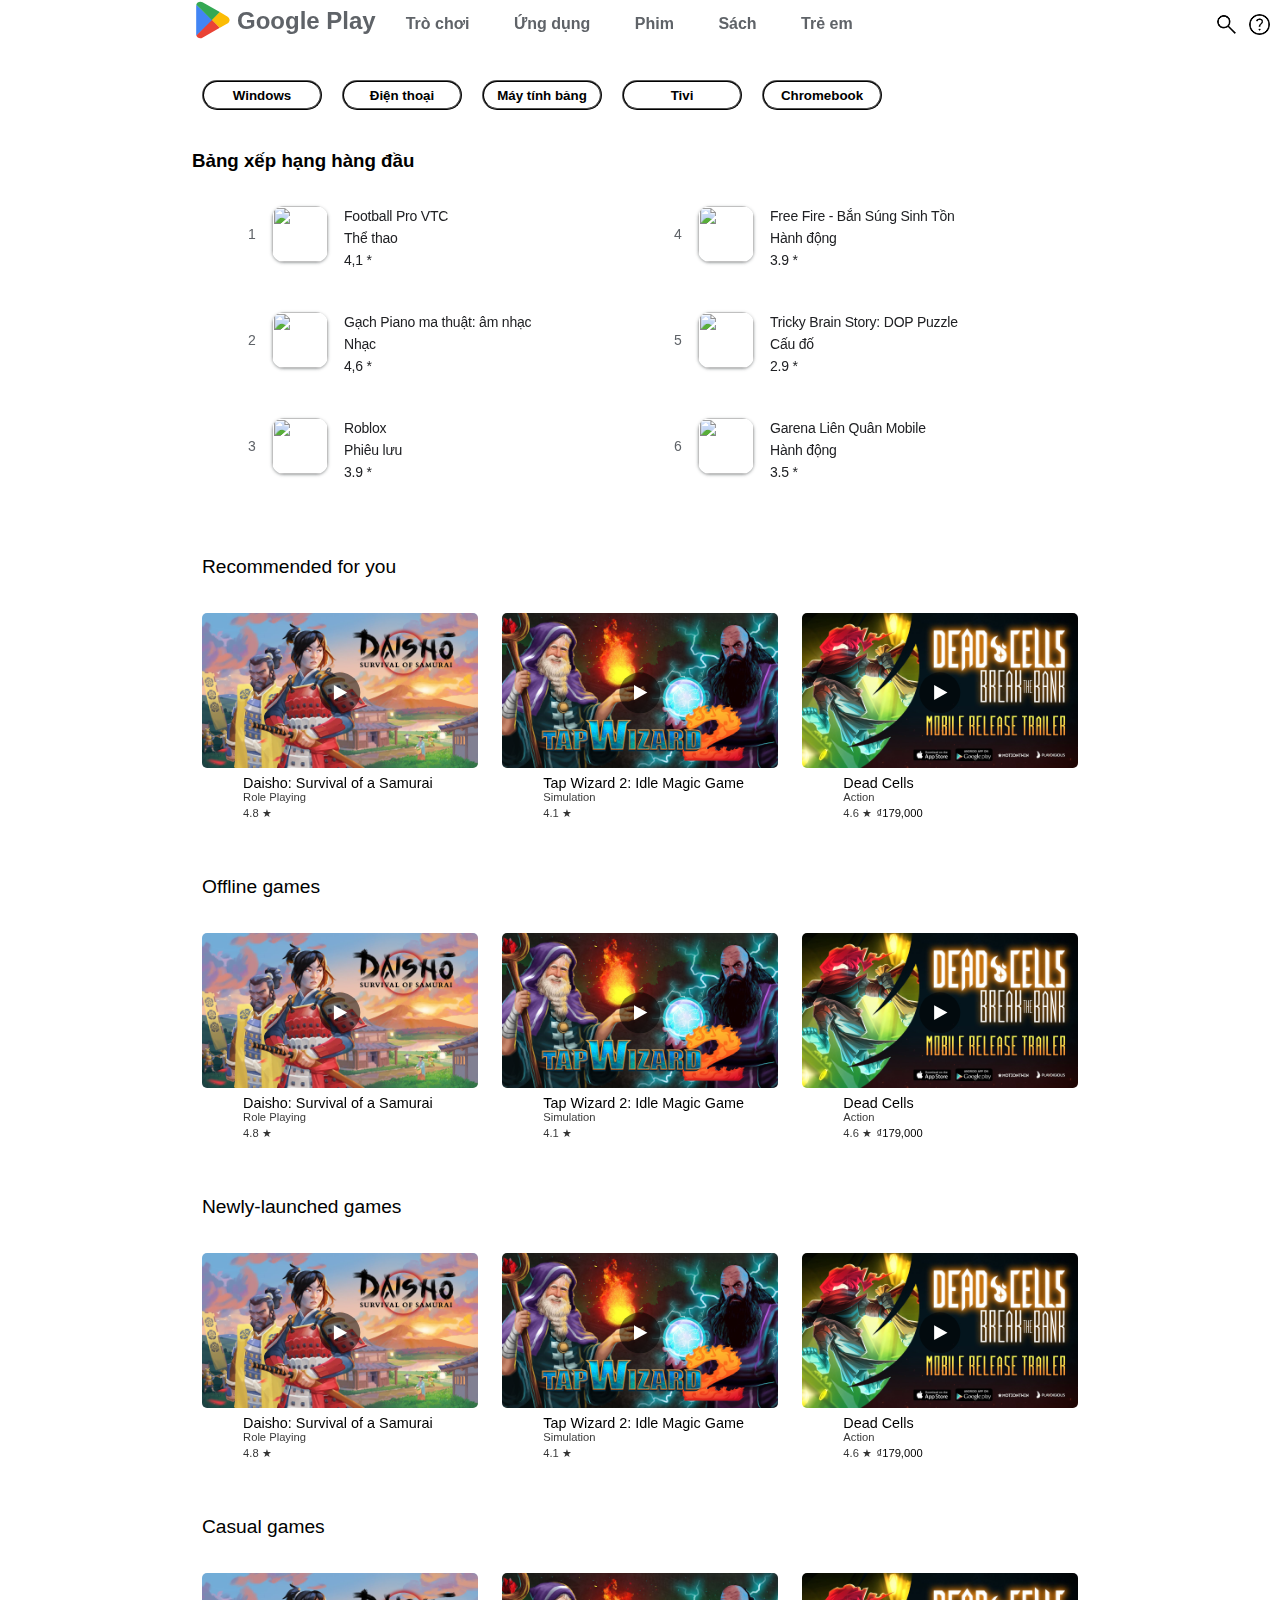
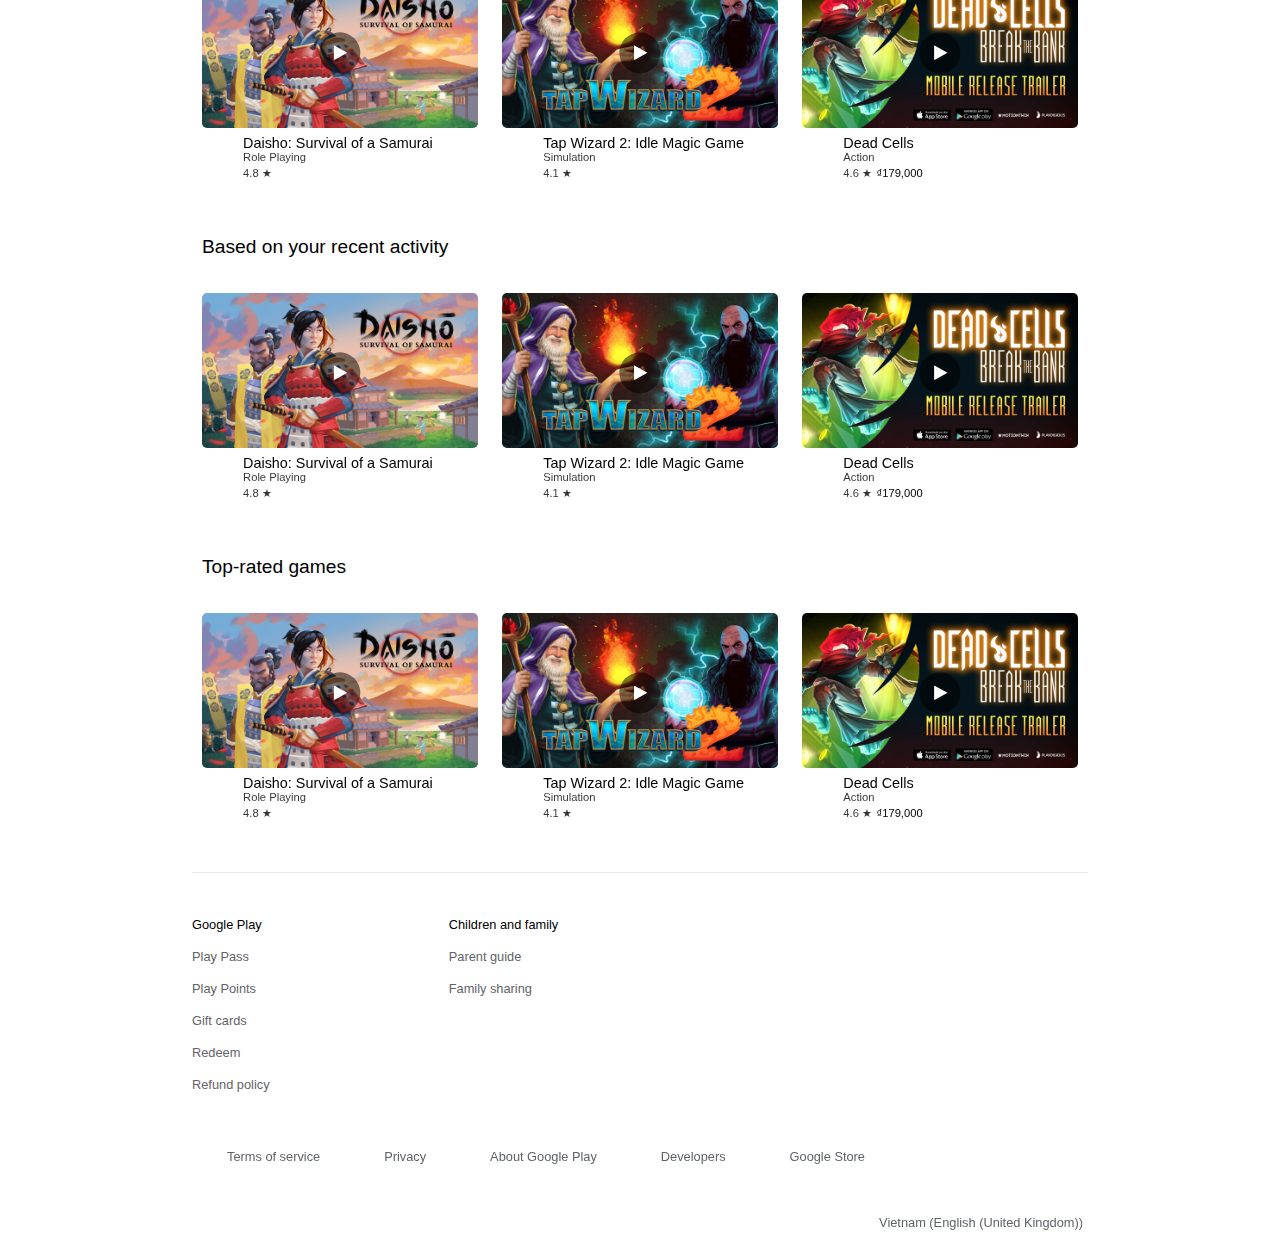
==== commit 9478c20d: "done home page" ====
--- a/index.html
+++ b/index.html
@@ -26,10 +26,10 @@
             <a class = "children_button" href = "#children">Trẻ em</a>
         </div>
         </div>
-    </div>3
+    </div>
     <div class = "button">
-        <button class = "search"><img src = "asset/search_FILL0_wght400_GRAD0_opsz48.png" ></button>
-        <button class = "help"><img src = "assets/help_FILL0_wght400_GRAD0_opsz48.png"></button>
+        <button class = "search"><img src = "/assets/img/search_FILL0_wght400_GRAD0_opsz48.png" ></button>
+        <button class = "help"><img src = "/assets/img/help_FILL0_wght400_GRAD0_opsz48.png"></button>
     </div>
     <div></div>
     <div class = "category_button">
--- a/assets/css/home.css
+++ b/assets/css/home.css
@@ -4,9 +4,10 @@
 }
 /*DESKTOP*/
 @media only screen and (min-width:768px){
-    img{
+    .search > img, .help > img{
         width: 25px;
         height: 25px;
+        margin-right: 8px;
     }
     svg{
         width:40px;
@@ -29,6 +30,10 @@
         flex-wrap: wrap;
         top:0;
     }
+    .main_nav{
+        position: relative;
+        margin-top: 7px;
+    }
     div > a{
         font-size: 100%;
         font-weight: bold;
@@ -45,7 +50,7 @@
     .nav_button a:hover{
         text-decoration: underline;
         text-underline-position: under;
-  }   
+  }
   .button button{
       border:none;
       background: none;
@@ -95,11 +100,112 @@
   .help:active{
       background-color: rgb(136, 135, 135);
   }
-  
-  
+
+
 }
 /*PHONE*/
 @media only screen and (width < 600px){
+    img{
+        width:25px;
+
+    }
+    svg{
+        width:40px;
+    }
+    .web_name{
+        display: flex;
+    }
+    .name{
+        position: relative;
+        top:7px;
+        left:5px;
+        font-size: 150%;
+        font-weight: 550;
+        color:rgb(95,99,104);
+        text-decoration: none;
+    }
+    .main_nav{
+        position: relative;
+    }
+    .nav_button{
+        position:fixed;
+        left:0px;
+        display: flex;
+        bottom:0;
+        background-color: rgb(255, 255, 255);
+        gap:25px;
+        font-size:100%;
+        /*padding-right:100px;*/
+        height:60px;
+        z-index: 1;
+        width:100%;
+        justify-content: center;
+        align-items: center;
+        border-top:solid 1px grey;
+    }
+    div > a{
+        text-decoration: none;
+        color:rgb(95,99,104);
+        font-weight: bold;
+        transition: color 500ms;
+    }
+    div > a:hover{
+        color:#056449;
+    }
+    .button{
+        display: flex;
+        position: absolute;
+        right:0;
+        top:12px;
+        background-color: white;
+        outline:none;
+        overflow:hidden;
+    }
+    .button button{
+        border:none;
+        background: none;
+        cursor: pointer;
+    }
+    .search:hover{
+        background-color: rgb(237, 237, 237);
+        border-radius: 50%;
+    }
+    .search:active{
+        background-color: rgb(136, 135, 135);
+    }
+    .help:hover{
+        background-color: rgb(237, 237, 237);
+        border-radius: 50%;
+    }
+    .help:active{
+        background-color: rgb(136, 135, 135);
+    }
+    .category_button{
+        overflow-x: auto;
+        white-space: nowrap;
+
+    }
+    .category_button button{
+        border-radius: 50px  50px;
+        width: 120px;
+        height:30px;
+        border:1px ridge grey;
+        margin: 40px 10px;
+        background: white;
+        color:rgb(95,99,104);
+        font-weight: bold;
+        transition: color 500ms;
+        cursor: pointer;
+    }
+    .category_button button:hover{
+        background-color: rgb(165, 230, 168);
+        font-weight: bold;
+        color:#056449;
+    }
+
+}
+/*Tablet*/
+@media only screen and (768px > width > 600px) {
     img{
         width:25px;
 
@@ -144,7 +250,7 @@
         transition: color 500ms;
     }
     div > a:hover{
-        color:#056449; 
+        color:#056449;
     }
     .button{
         display: flex;
@@ -158,7 +264,7 @@
     .button button{
         border:none;
         background: none;
-        cursor: pointer;
+        cursor:pointer;
     }
     .search:hover{
         background-color: rgb(237, 237, 237);
@@ -177,7 +283,7 @@
     .category_button{
         overflow-x: auto;
         white-space: nowrap;
-        
+
     }
     .category_button button{
         border-radius: 50px  50px;
@@ -189,113 +295,13 @@
         color:rgb(95,99,104);
         font-weight: bold;
         transition: color 500ms;
-        cursor: pointer;
-    }
-    .category_button button:hover{
-        background-color: rgb(165, 230, 168);
-        font-weight: bold;
-        color:#056449;
-    }
-    
-}
-/*Tablet*/
-@media only screen and (768px > width > 600px) {
-    img{
-        width:25px;
-
-    }
-    svg{
-        width:40px;
-    }
-    .web_name{
-        display: flex;
-    }
-    .name{
-        position: relative;
-        top:7px;
-        left:5px;
-        font-size: 150%;
-        font-weight: 550;
-        color:rgb(95,99,104);
-        text-decoration: none;
-    }
-    .main_nav{
-        position: relative;
-    }
-    .nav_button{
-        position:fixed;
-        left:0px;
-        display: flex;
-        bottom:0;
-        background-color: rgb(255, 255, 255);
-        gap:25px;
-        font-size:100%;
-        padding-right:100px;
-        height:60px;
-        width:100%;
-        justify-content: center;
-        align-items: center;
-        border-top:solid 1px grey;
-    }
-    div > a{
-        text-decoration: none;
-        color:rgb(95,99,104);
-        font-weight: bold;
-        transition: color 500ms;
-    }
-    div > a:hover{
-        color:#056449; 
-    }
-    .button{
-        display: flex;
-        position: absolute;
-        right:0;
-        top:12px;
-        background-color: white;
-        outline:none;
-        overflow:hidden;
-    }
-    .button button{
-        border:none;
-        background: none;
-        cursor:pointer;
-    }
-    .search:hover{
-        background-color: rgb(237, 237, 237);
-        border-radius: 50%;
-    }
-    .search:active{
-        background-color: rgb(136, 135, 135);
-    }
-    .help:hover{
-        background-color: rgb(237, 237, 237);
-        border-radius: 50%;
-    }
-    .help:active{
-        background-color: rgb(136, 135, 135);
-    }
-    .category_button{
-        overflow-x: auto;
-        white-space: nowrap;
-        
-    }
-    .category_button button{
-        border-radius: 50px  50px;
-        width: 120px;
-        height:30px;
-        border:1px ridge grey;
-        margin: 40px 10px;
-        background: white;
-        color:rgb(95,99,104);
-        font-weight: bold;
-        transition: color 500ms;
         cursor:pointer;
     }
     .category_button button:hover{
         font-weight: bold;
         background-color: rgb(165, 230, 168);
         color:#056449;
-    }    
+    }
 }
 /*VIET*/
 /*
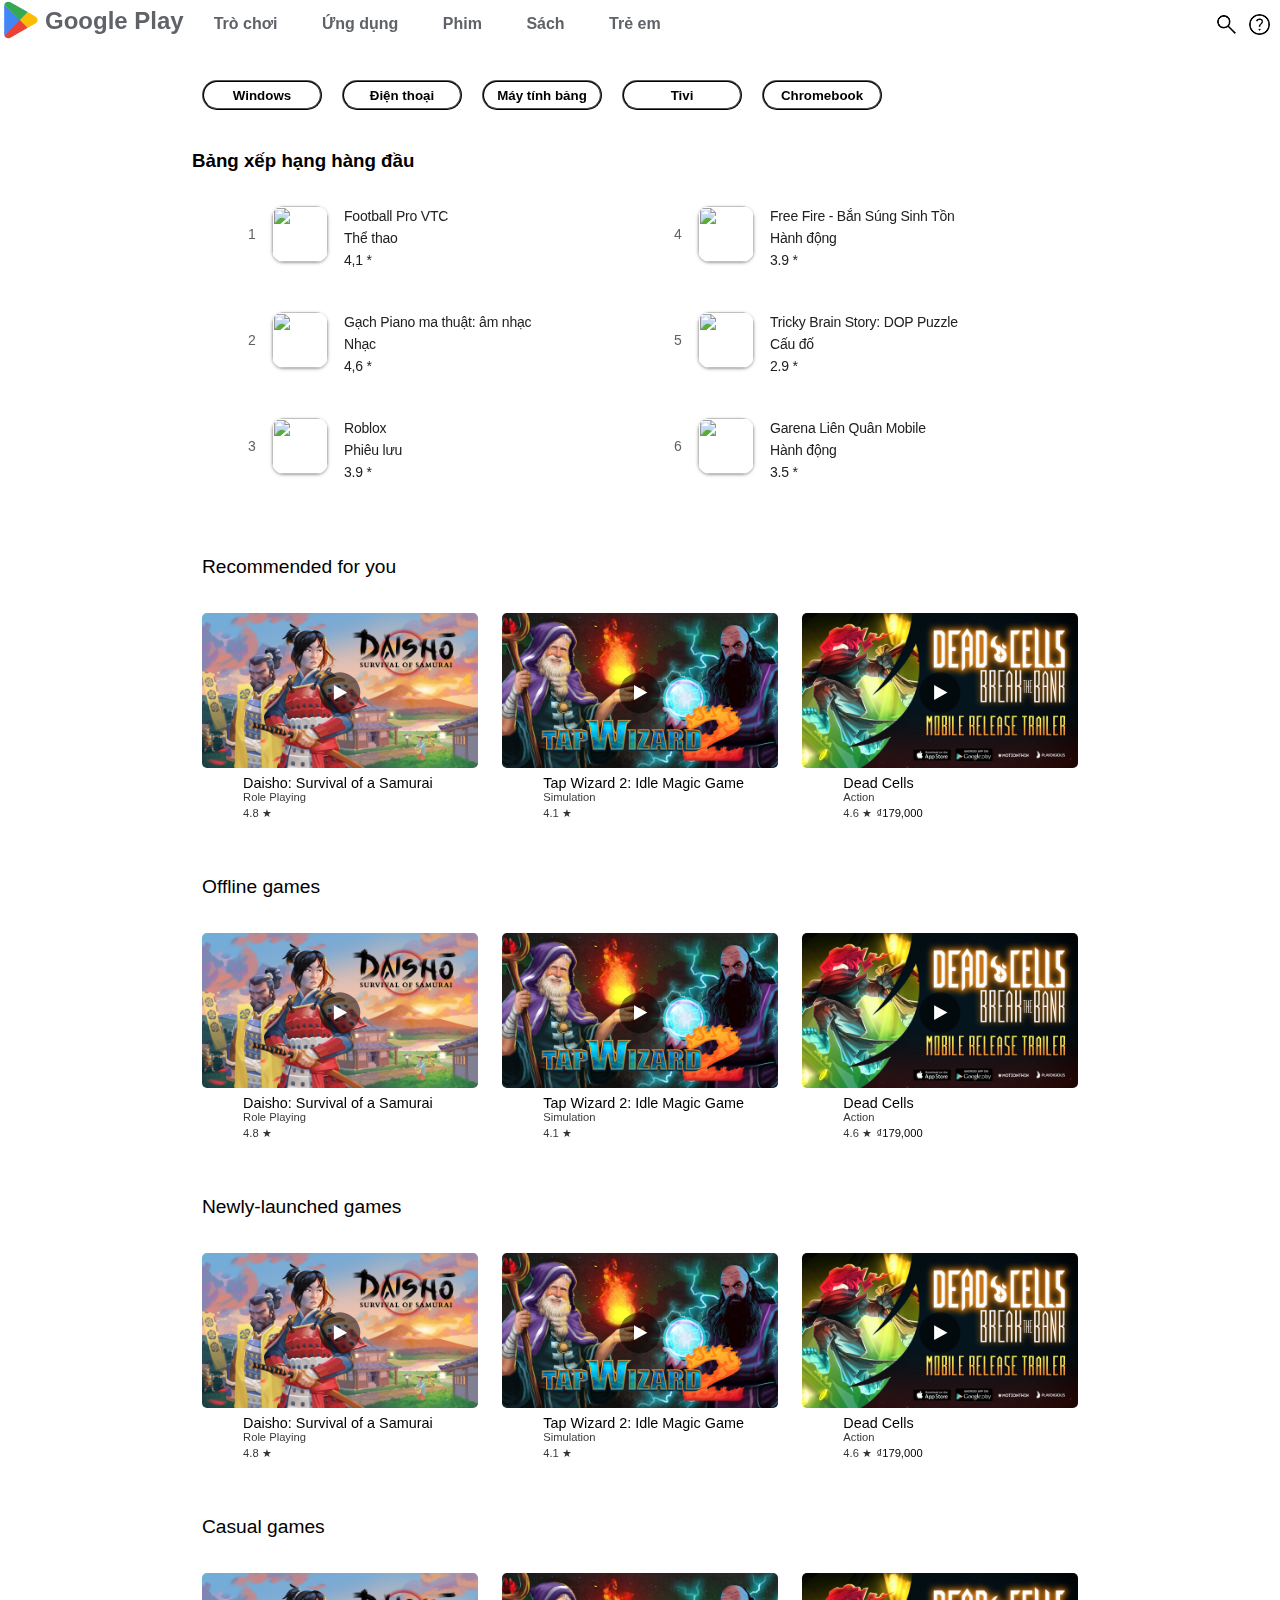
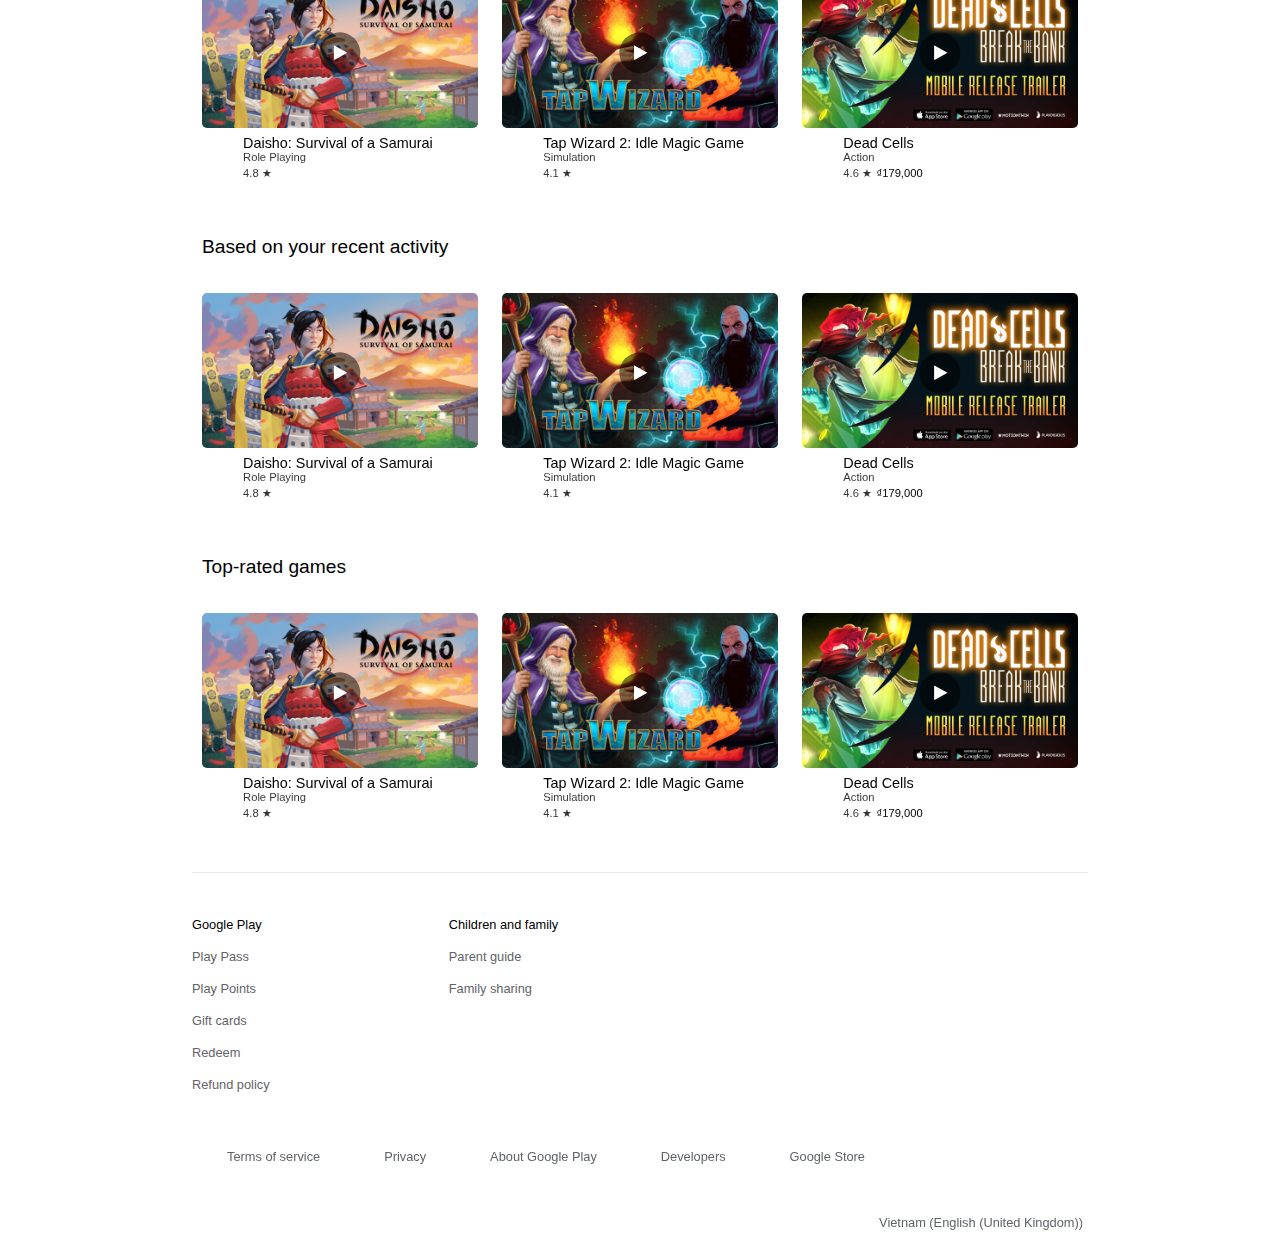
==== commit ff05f210: "done" ====
--- a/index.html
+++ b/index.html
@@ -6,39 +6,38 @@
           content="width=device-width, user-scalable=no, initial-scale=1.0, maximum-scale=1.0, minimum-scale=1.0">
     <meta http-equiv="X-UA-Compatible" content="ie=edge">
     <link rel="stylesheet" href="/assets/css/style.css" type="text/css" />
-    <link rel="stylesheet" href="/assets/css/home.css" type="text/css" />
+    <link rel="stylesheet" href="/assets/css/home.css" type="text/css"/>
     <title>Home</title>
 </head>
 <body>
 <!-- VIET-->
-<header class = "General">
-    <div class = "NavBar">
-        <div class = "web_name">
+<header class="General">
+    <div class="NavBar">
+        <div class="web_name">
             <svg class="logo" aria-hidden="true" viewBox="0 0 40 40" xmlns="http://www.w3.org/2000/svg"><path fill="none" d="M0,0h40v40H0V0z"></path><g><path d="M19.7,19.2L4.3,35.3c0,0,0,0,0,0c0.5,1.7,2.1,3,4,3c0.8,0,1.5-0.2,2.1-0.6l0,0l17.4-9.9L19.7,19.2z" fill="#EA4335"></path><path d="M35.3,16.4L35.3,16.4l-7.5-4.3l-8.4,7.4l8.5,8.3l7.5-4.2c1.3-0.7,2.2-2.1,2.2-3.6C37.5,18.5,36.6,17.1,35.3,16.4z" fill="#FBBC04"></path><path d="M4.3,4.7C4.2,5,4.2,5.4,4.2,5.8v28.5c0,0.4,0,0.7,0.1,1.1l16-15.7L4.3,4.7z" fill="#4285F4"></path><path d="M19.8,20l8-7.9L10.5,2.3C9.9,1.9,9.1,1.7,8.3,1.7c-1.9,0-3.6,1.3-4,3c0,0,0,0,0,0L19.8,20z" fill="#34A853"></path></g></svg>
-            <span><a class = "name" href = "index.html">Google Play</a></span>
-        </div>
-        <div class = "main_nav">
-            <div class = "nav_button">
-            <a class = "game_button "href = "#game">Trò chơi</a>
-            <a class = "application_button" href = "#application">Ứng dụng</a>
-            <a class = "movies_button " href = "#movies">Phim</a>
-            <a class = "books_button n" href = "#books">Sách</a>
-            <a class = "children_button" href = "#children">Trẻ em</a>
-        </div>
+            <span><a class="name" href="index.html">Google Play</a></span>
+        </div>
+        <div class="main_nav">
+            <div class="nav_button">
+                <a class="game_button"href="#game">Trò chơi</a>
+                <a class="application_button" href="#application">Ứng dụng</a>
+                <a class="movies_button" href="#movies">Phim</a>
+                <a class="books_button" href="#books">Sách</a>
+                <a class="children_button" href="#children">Trẻ em</a>
+            </div>
+        </div>
+        <div class = "category_button">
+            <button class = "windows">Windows</button>
+            <button class = "phone">Điện thoại</button>
+            <button class = "tablet">Máy tính bảng</button>
+            <button class = "tivi">Tivi</button>
+            <button class = "chromebook">Chromebook</button>
         </div>
     </div>
-    <div class = "button">
-        <button class = "search"><img src = "/assets/img/search_FILL0_wght400_GRAD0_opsz48.png" ></button>
-        <button class = "help"><img src = "/assets/img/help_FILL0_wght400_GRAD0_opsz48.png"></button>
+    <div class="button">
+        <button class="search"><img src="/assets/img/search_FILL0_wght400_GRAD0_opsz48.png" ></button>
+        <button class="help"><img src="/assets/img/help_FILL0_wght400_GRAD0_opsz48.png"></button>
     </div>
-    <div></div>
-    <div class = "category_button">
-         <button class = "windows">Windows</button>
-         <button class = "phone">Điện thoại</button>
-         <button class = "tablet">Máy tính bảng</button>
-         <button class = "tivi">Tivi</button>
-         <button class = "chromebook">Chromebook</button>
-    </div>    
 </header>
 <!-- VIET-->
 <!-- html home by hknight -->
@@ -367,7 +366,7 @@
                                 <div class="game-price"></div>
                             </div>
                         </div>
-                    </div>
+                    </div>  
                     <div class="game-item">
                         <div class="game-img-container">
                             <img draggable="false" class="game-img" src="/assets/img/game-img-3.jpg" alt="">
@@ -414,7 +413,7 @@
                         </div>
                     </div>
                 </div>
-            </div>
+            </div> 
         </section>
         <section class="category-item">
             <div class="category-name">Offline games</div>
@@ -451,7 +450,7 @@
                                 <div class="game-price"></div>
                             </div>
                         </div>
-                    </div>
+                    </div>  
                     <div class="game-item">
                         <div class="game-img-container">
                             <img draggable="false" class="game-img" src="/assets/img/game-img-3.jpg" alt="">
@@ -498,7 +497,7 @@
                         </div>
                     </div>
                 </div>
-            </div>
+            </div> 
         </section>
         <section class="category-item">
             <div class="category-name">Newly-launched games</div>
@@ -535,7 +534,7 @@
                                 <div class="game-price"></div>
                             </div>
                         </div>
-                    </div>
+                    </div>  
                     <div class="game-item">
                         <div class="game-img-container">
                             <img draggable="false" class="game-img" src="/assets/img/game-img-3.jpg" alt="">
@@ -582,7 +581,7 @@
                         </div>
                     </div>
                 </div>
-            </div>
+            </div> 
         </section>
         <section class="category-item">
             <div class="category-name">Casual games</div>
@@ -619,7 +618,7 @@
                                 <div class="game-price"></div>
                             </div>
                         </div>
-                    </div>
+                    </div>  
                     <div class="game-item">
                         <div class="game-img-container">
                             <img draggable="false" class="game-img" src="/assets/img/game-img-3.jpg" alt="">
@@ -666,7 +665,7 @@
                         </div>
                     </div>
                 </div>
-            </div>
+            </div> 
         </section>
         <section class="category-item">
             <div class="category-name">Based on your recent activity</div>
@@ -703,7 +702,7 @@
                                 <div class="game-price"></div>
                             </div>
                         </div>
-                    </div>
+                    </div>  
                     <div class="game-item">
                         <div class="game-img-container">
                             <img draggable="false" class="game-img" src="/assets/img/game-img-3.jpg" alt="">
@@ -750,7 +749,7 @@
                         </div>
                     </div>
                 </div>
-            </div>
+            </div> 
         </section>
         <section class="category-item">
             <div class="category-name">Top-rated games</div>
@@ -787,7 +786,7 @@
                                 <div class="game-price"></div>
                             </div>
                         </div>
-                    </div>
+                    </div>  
                     <div class="game-item">
                         <div class="game-img-container">
                             <img draggable="false" class="game-img" src="/assets/img/game-img-3.jpg" alt="">
@@ -834,13 +833,13 @@
                         </div>
                     </div>
                 </div>
-            </div>
+            </div> 
         </section>
     </div>
     <div id="footer">
         <div class="line-break"></div>
         <div class="section-container">
-            <section class="google-play-section">
+            <section class="google-play-section"> 
                 <span>Google Play</span>
                 <a href="#">Play Pass</a>
                 <a href="#">Play Points</a>
@@ -864,7 +863,7 @@
         </div>
 
     </div>
-    <script src="/assets/js/script.js"></script>
 </body>
-
+<script src="/assets/js/script.js"></script>
+</script>
 </html>--- a/assets/css/home.css
+++ b/assets/css/home.css
@@ -1,3 +1,16 @@
+@media only screen and (min-width:768px) {
+    .category_button {
+        margin: 0 15%;
+    }
+
+    .section-bxh-app {
+        margin: 0 15%;
+    }
+
+    #category-list, #footer {
+        margin: 0 15%;
+    }
+}
 /*VIET*/
 .General{
     font-family: "Google Sans",Roboto,Arial,sans-serif;
@@ -50,56 +63,56 @@
     .nav_button a:hover{
         text-decoration: underline;
         text-underline-position: under;
-  }
-  .button button{
-      border:none;
-      background: none;
-      cursor:pointer;
-  }
-  .category_button{
-      display: flex;
-  }
-  .category_button button{
-      border-radius: 50px  50px;
-      width: 120px;
-      height:30px;
-      border-style:ridge;
-      font-weight: bold;
-      margin: 40px 10px;
-      background: white;
-      transition: color 300ms;
-      cursor: pointer;
-  }
-  .category_button button:hover{
-      background: rgb(206, 206, 206);
-  }
-  .category_button button:active{
-      background-color: rgb(165, 230, 168);
-      color:#056449;
-  }
-  .button{
-      display: flex;
-      position: absolute;
-      right:0;
-      top:12px;
-      background-color: white;
-      outline:none;
-      overflow:visible;
-  }
-  .search:hover{
-      background-color: rgb(237, 237, 237);
-      border-radius: 50%;
-  }
-  .search:active{
-      background-color: rgb(136, 135, 135);
-  }
-  .help:hover{
-      background-color: rgb(237, 237, 237);
-      border-radius: 50%;
-  }
-  .help:active{
-      background-color: rgb(136, 135, 135);
-  }
+    }
+    .button button{
+        border:none;
+        background: none;
+        cursor:pointer;
+    }
+    .category_button{
+        display: flex;
+    }
+    .category_button button{
+        border-radius: 50px  50px;
+        width: 120px;
+        height:30px;
+        border-style:ridge;
+        font-weight: bold;
+        margin: 40px 10px;
+        background: white;
+        transition: color 300ms;
+        cursor: pointer;
+    }
+    .category_button button:hover{
+        background: rgb(206, 206, 206);
+    }
+    .category_button button:active{
+        background-color: rgb(165, 230, 168);
+        color:#056449;
+    }
+    .button{
+        display: flex;
+        position: absolute;
+        right:0;
+        top:12px;
+        background-color: white;
+        outline:none;
+        overflow:visible;
+    }
+    .search:hover{
+        background-color: rgb(237, 237, 237);
+        border-radius: 50%;
+    }
+    .search:active{
+        background-color: rgb(136, 135, 135);
+    }
+    .help:hover{
+        background-color: rgb(237, 237, 237);
+        border-radius: 50%;
+    }
+    .help:active{
+        background-color: rgb(136, 135, 135);
+    }
 
 
 }
@@ -435,9 +448,9 @@
     display: inline-block;
 }
 /* Quoc Huy's code */
-body {
-    padding: 0 15%;
-}
+/*body {*/
+/*    padding: 0 15%;*/
+/*}*/
 .category-item {
     user-select: none;
     margin-top: 40px;
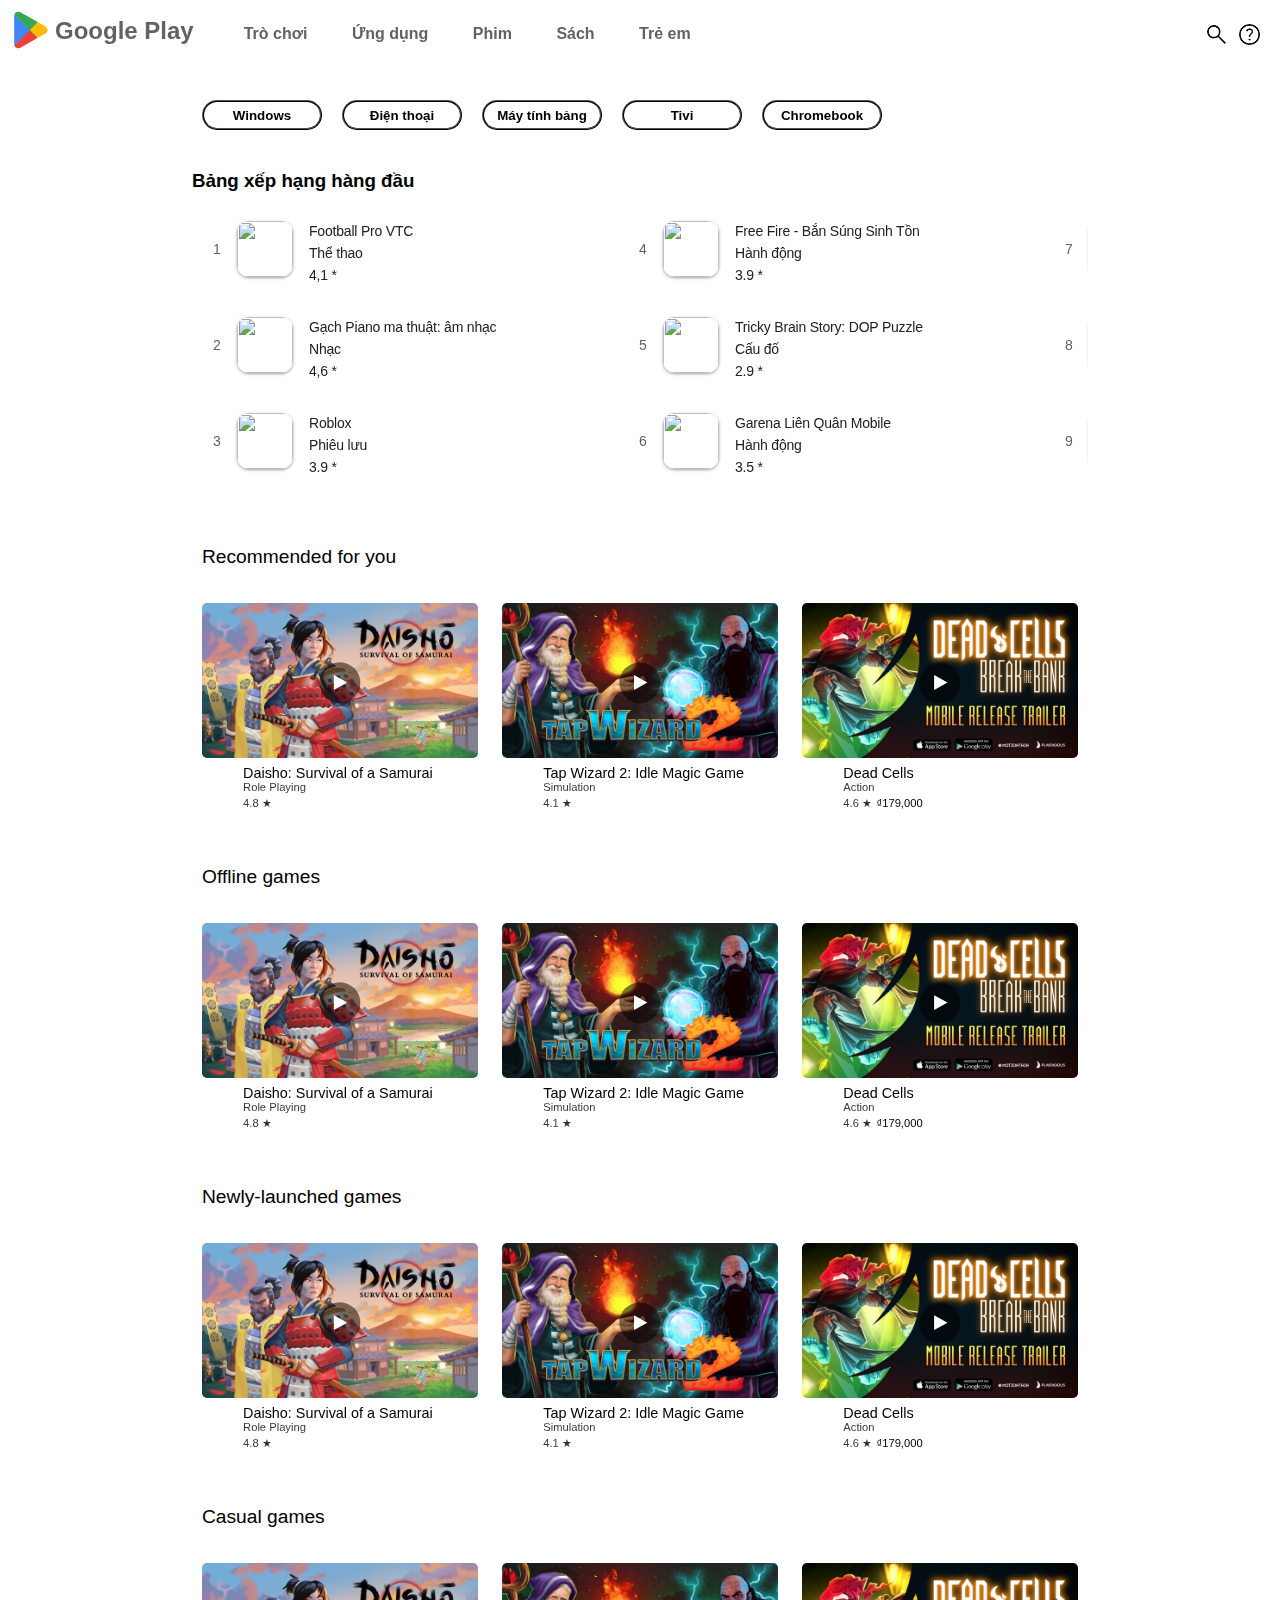
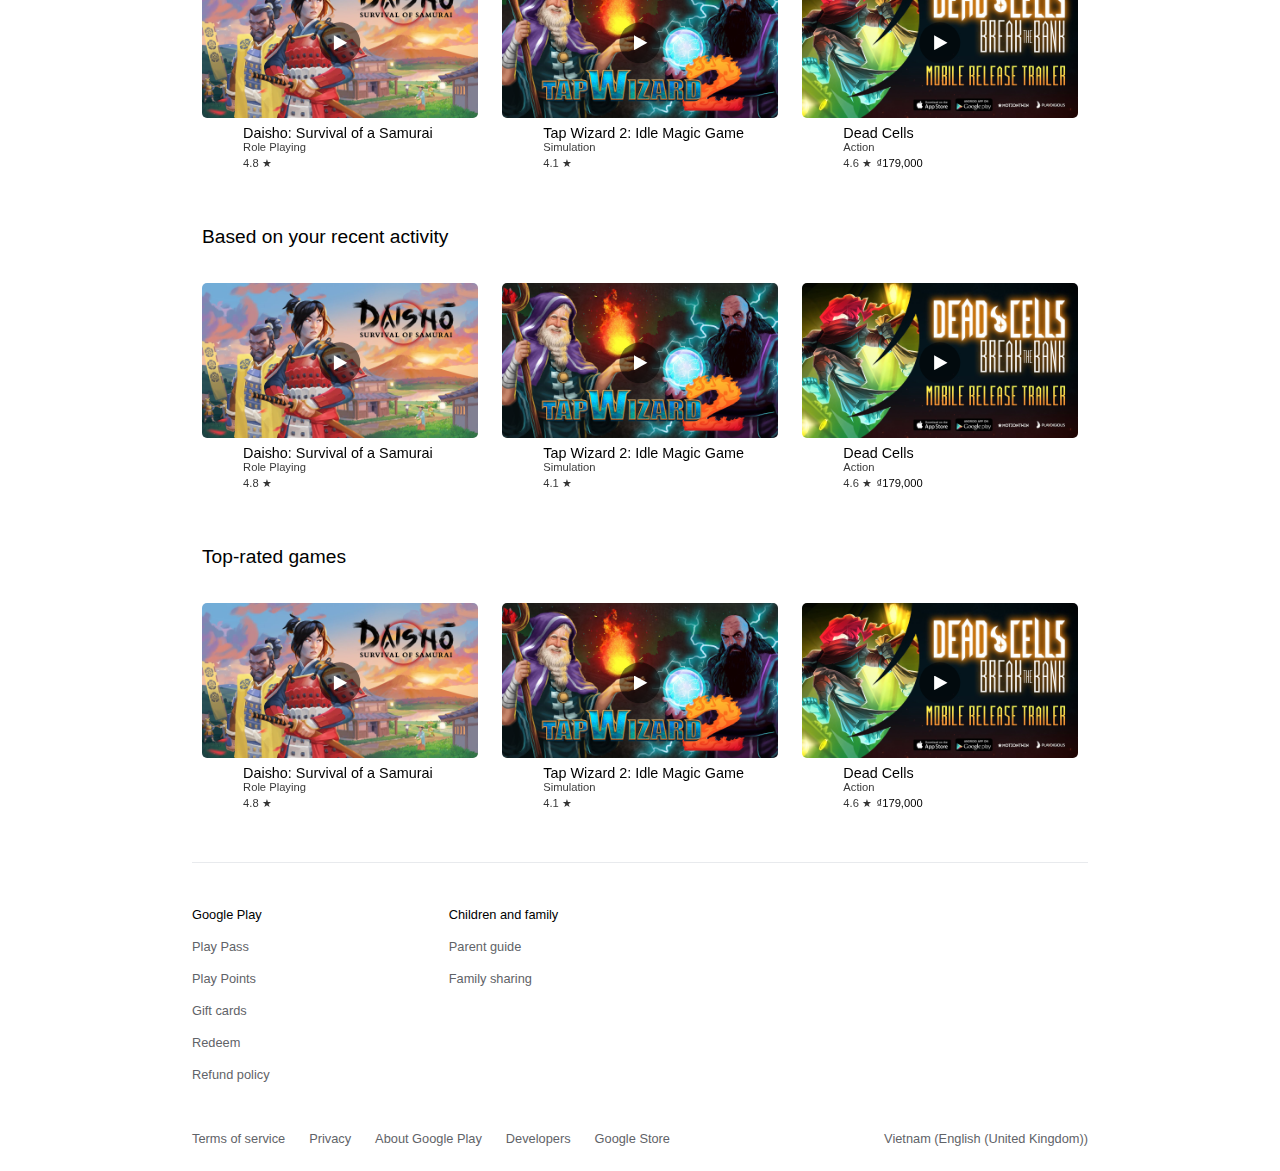
==== commit 43d4b628: "done list page and fix some in homepage" ====
--- a/index.html
+++ b/index.html
@@ -19,11 +19,11 @@
         </div>
         <div class="main_nav">
             <div class="nav_button">
-                <a class="game_button"href="#game">Trò chơi</a>
-                <a class="application_button" href="#application">Ứng dụng</a>
-                <a class="movies_button" href="#movies">Phim</a>
-                <a class="books_button" href="#books">Sách</a>
-                <a class="children_button" href="#children">Trẻ em</a>
+                <a class="nav_btn game_button"href="#game">Trò chơi</a>
+                <a class="nav_btn application_button" href="#application">Ứng dụng</a>
+                <a class="nav_btn movies_button" href="#movies">Phim</a>
+                <a class="nav_btn books_button" href="#books">Sách</a>
+                <a class="nav_btn children_button" href="#children">Trẻ em</a>
             </div>
         </div>
         <div class = "category_button">
@@ -337,7 +337,7 @@
                 <div class="next-game-btn">❯</div>
                 <div class="back-game-btn">❮</div>
                 <div class="game-list">
-                    <div class="game-item">
+                    <a draggable="false" href="/detail.html" class="game-item">
                         <div class="game-img-container">
                             <img draggable="false" class="game-img" src="/assets/img/game-img-1.jpg" alt="">
                             <div class="play-video-btn"></div>
@@ -351,8 +351,8 @@
                                 <div class="game-price"></div>
                             </div>
                         </div>
-                    </div>
-                    <div class="game-item">
+                    </a>
+                    <a draggable="false" href="/detail.html" class="game-item">
                         <div class="game-img-container">
                             <img draggable="false" class="game-img" src="/assets/img/game-img-2.jpg" alt="">
                             <div class="play-video-btn"></div>
@@ -366,8 +366,8 @@
                                 <div class="game-price"></div>
                             </div>
                         </div>
-                    </div>  
-                    <div class="game-item">
+                    </a>  
+                    <a draggable="false" href="/detail.html" class="game-item">
                         <div class="game-img-container">
                             <img draggable="false" class="game-img" src="/assets/img/game-img-3.jpg" alt="">
                             <div class="play-video-btn"></div>
@@ -381,8 +381,8 @@
                                 <div class="game-price">₫179,000</div>
                             </div>
                         </div>
-                    </div>
-                    <div class="game-item">
+                    </a>
+                    <a draggable="false" href="/detail.html" class="game-item">
                         <div class="game-img-container">
                             <img draggable="false" class="game-img" src="/assets/img/game-img-4.jpg" alt="">
                             <div class="play-video-btn"></div>
@@ -396,8 +396,8 @@
                                 <div class="game-price"></div>
                             </div>
                         </div>
-                    </div>
-                    <div class="game-item">
+                    </a>
+                    <a draggable="false" href="/detail.html" class="game-item">
                         <div class="game-img-container">
                             <img draggable="false" class="game-img" src="/assets/img/game-img-5.jpg" alt="">
                             <div class="play-video-btn"></div>
@@ -411,7 +411,7 @@
                                 <div class="game-price">₫69,000</div>
                             </div>
                         </div>
-                    </div>
+                    </a>
                 </div>
             </div> 
         </section>
@@ -421,7 +421,7 @@
                 <div class="next-game-btn">❯</div>
                 <div class="back-game-btn">❮</div>
                 <div class="game-list">
-                    <div class="game-item">
+                    <a draggable="false" href="/detail.html" class="game-item">
                         <div class="game-img-container">
                             <img draggable="false" class="game-img" src="/assets/img/game-img-1.jpg" alt="">
                             <div class="play-video-btn"></div>
@@ -435,8 +435,8 @@
                                 <div class="game-price"></div>
                             </div>
                         </div>
-                    </div>
-                    <div class="game-item">
+                    </a>
+                    <a draggable="false" href="/detail.html" class="game-item">
                         <div class="game-img-container">
                             <img draggable="false" class="game-img" src="/assets/img/game-img-2.jpg" alt="">
                             <div class="play-video-btn"></div>
@@ -450,8 +450,8 @@
                                 <div class="game-price"></div>
                             </div>
                         </div>
-                    </div>  
-                    <div class="game-item">
+                    </a>  
+                    <a draggable="false" href="/detail.html" class="game-item">
                         <div class="game-img-container">
                             <img draggable="false" class="game-img" src="/assets/img/game-img-3.jpg" alt="">
                             <div class="play-video-btn"></div>
@@ -465,8 +465,8 @@
                                 <div class="game-price">₫179,000</div>
                             </div>
                         </div>
-                    </div>
-                    <div class="game-item">
+                    </a>
+                    <a draggable="false" href="/detail.html" class="game-item">
                         <div class="game-img-container">
                             <img draggable="false" class="game-img" src="/assets/img/game-img-4.jpg" alt="">
                             <div class="play-video-btn"></div>
@@ -480,8 +480,8 @@
                                 <div class="game-price"></div>
                             </div>
                         </div>
-                    </div>
-                    <div class="game-item">
+                    </a>
+                    <a draggable="false" href="/detail.html" class="game-item">
                         <div class="game-img-container">
                             <img draggable="false" class="game-img" src="/assets/img/game-img-5.jpg" alt="">
                             <div class="play-video-btn"></div>
@@ -495,7 +495,7 @@
                                 <div class="game-price">₫69,000</div>
                             </div>
                         </div>
-                    </div>
+                    </a>
                 </div>
             </div> 
         </section>
@@ -505,7 +505,7 @@
                 <div class="next-game-btn">❯</div>
                 <div class="back-game-btn">❮</div>
                 <div class="game-list">
-                    <div class="game-item">
+                    <a draggable="false" href="/detail.html" class="game-item">
                         <div class="game-img-container">
                             <img draggable="false" class="game-img" src="/assets/img/game-img-1.jpg" alt="">
                             <div class="play-video-btn"></div>
@@ -519,8 +519,8 @@
                                 <div class="game-price"></div>
                             </div>
                         </div>
-                    </div>
-                    <div class="game-item">
+                    </a>
+                    <a draggable="false" href="/detail.html" class="game-item">
                         <div class="game-img-container">
                             <img draggable="false" class="game-img" src="/assets/img/game-img-2.jpg" alt="">
                             <div class="play-video-btn"></div>
@@ -534,8 +534,8 @@
                                 <div class="game-price"></div>
                             </div>
                         </div>
-                    </div>  
-                    <div class="game-item">
+                    </a>  
+                    <a draggable="false" href="/detail.html" class="game-item">
                         <div class="game-img-container">
                             <img draggable="false" class="game-img" src="/assets/img/game-img-3.jpg" alt="">
                             <div class="play-video-btn"></div>
@@ -549,8 +549,8 @@
                                 <div class="game-price">₫179,000</div>
                             </div>
                         </div>
-                    </div>
-                    <div class="game-item">
+                    </a>
+                    <a draggable="false" href="/detail.html" class="game-item">
                         <div class="game-img-container">
                             <img draggable="false" class="game-img" src="/assets/img/game-img-4.jpg" alt="">
                             <div class="play-video-btn"></div>
@@ -564,8 +564,8 @@
                                 <div class="game-price"></div>
                             </div>
                         </div>
-                    </div>
-                    <div class="game-item">
+                    </a>
+                    <a draggable="false" href="/detail.html" class="game-item">
                         <div class="game-img-container">
                             <img draggable="false" class="game-img" src="/assets/img/game-img-5.jpg" alt="">
                             <div class="play-video-btn"></div>
@@ -579,7 +579,7 @@
                                 <div class="game-price">₫69,000</div>
                             </div>
                         </div>
-                    </div>
+                    </a>
                 </div>
             </div> 
         </section>
@@ -589,7 +589,7 @@
                 <div class="next-game-btn">❯</div>
                 <div class="back-game-btn">❮</div>
                 <div class="game-list">
-                    <div class="game-item">
+                    <a draggable="false" href="/detail.html" class="game-item">
                         <div class="game-img-container">
                             <img draggable="false" class="game-img" src="/assets/img/game-img-1.jpg" alt="">
                             <div class="play-video-btn"></div>
@@ -603,8 +603,8 @@
                                 <div class="game-price"></div>
                             </div>
                         </div>
-                    </div>
-                    <div class="game-item">
+                    </a>
+                    <a draggable="false" href="/detail.html" class="game-item">
                         <div class="game-img-container">
                             <img draggable="false" class="game-img" src="/assets/img/game-img-2.jpg" alt="">
                             <div class="play-video-btn"></div>
@@ -618,8 +618,8 @@
                                 <div class="game-price"></div>
                             </div>
                         </div>
-                    </div>  
-                    <div class="game-item">
+                    </a>  
+                    <a draggable="false" href="/detail.html" class="game-item">
                         <div class="game-img-container">
                             <img draggable="false" class="game-img" src="/assets/img/game-img-3.jpg" alt="">
                             <div class="play-video-btn"></div>
@@ -633,8 +633,8 @@
                                 <div class="game-price">₫179,000</div>
                             </div>
                         </div>
-                    </div>
-                    <div class="game-item">
+                    </a>
+                    <a draggable="false" href="/detail.html" class="game-item">
                         <div class="game-img-container">
                             <img draggable="false" class="game-img" src="/assets/img/game-img-4.jpg" alt="">
                             <div class="play-video-btn"></div>
@@ -648,8 +648,8 @@
                                 <div class="game-price"></div>
                             </div>
                         </div>
-                    </div>
-                    <div class="game-item">
+                    </a>
+                    <a draggable="false" href="/detail.html" class="game-item">
                         <div class="game-img-container">
                             <img draggable="false" class="game-img" src="/assets/img/game-img-5.jpg" alt="">
                             <div class="play-video-btn"></div>
@@ -663,7 +663,7 @@
                                 <div class="game-price">₫69,000</div>
                             </div>
                         </div>
-                    </div>
+                    </a>
                 </div>
             </div> 
         </section>
@@ -673,7 +673,7 @@
                 <div class="next-game-btn">❯</div>
                 <div class="back-game-btn">❮</div>
                 <div class="game-list">
-                    <div class="game-item">
+                    <a draggable="false" href="/detail.html" class="game-item">
                         <div class="game-img-container">
                             <img draggable="false" class="game-img" src="/assets/img/game-img-1.jpg" alt="">
                             <div class="play-video-btn"></div>
@@ -687,8 +687,8 @@
                                 <div class="game-price"></div>
                             </div>
                         </div>
-                    </div>
-                    <div class="game-item">
+                    </a>
+                    <a draggable="false" href="/detail.html" class="game-item">
                         <div class="game-img-container">
                             <img draggable="false" class="game-img" src="/assets/img/game-img-2.jpg" alt="">
                             <div class="play-video-btn"></div>
@@ -702,8 +702,8 @@
                                 <div class="game-price"></div>
                             </div>
                         </div>
-                    </div>  
-                    <div class="game-item">
+                    </a>  
+                    <a draggable="false" href="/detail.html" class="game-item">
                         <div class="game-img-container">
                             <img draggable="false" class="game-img" src="/assets/img/game-img-3.jpg" alt="">
                             <div class="play-video-btn"></div>
@@ -717,8 +717,8 @@
                                 <div class="game-price">₫179,000</div>
                             </div>
                         </div>
-                    </div>
-                    <div class="game-item">
+                    </a>
+                    <a draggable="false" href="/detail.html" class="game-item">
                         <div class="game-img-container">
                             <img draggable="false" class="game-img" src="/assets/img/game-img-4.jpg" alt="">
                             <div class="play-video-btn"></div>
@@ -732,8 +732,8 @@
                                 <div class="game-price"></div>
                             </div>
                         </div>
-                    </div>
-                    <div class="game-item">
+                    </a>
+                    <a draggable="false" href="/detail.html" class="game-item">
                         <div class="game-img-container">
                             <img draggable="false" class="game-img" src="/assets/img/game-img-5.jpg" alt="">
                             <div class="play-video-btn"></div>
@@ -747,7 +747,7 @@
                                 <div class="game-price">₫69,000</div>
                             </div>
                         </div>
-                    </div>
+                    </a>
                 </div>
             </div> 
         </section>
@@ -757,7 +757,7 @@
                 <div class="next-game-btn">❯</div>
                 <div class="back-game-btn">❮</div>
                 <div class="game-list">
-                    <div class="game-item">
+                    <a draggable="false" href="/detail.html" class="game-item">
                         <div class="game-img-container">
                             <img draggable="false" class="game-img" src="/assets/img/game-img-1.jpg" alt="">
                             <div class="play-video-btn"></div>
@@ -771,8 +771,8 @@
                                 <div class="game-price"></div>
                             </div>
                         </div>
-                    </div>
-                    <div class="game-item">
+                    </a>
+                    <a draggable="false" href="/detail.html" class="game-item">
                         <div class="game-img-container">
                             <img draggable="false" class="game-img" src="/assets/img/game-img-2.jpg" alt="">
                             <div class="play-video-btn"></div>
@@ -786,8 +786,8 @@
                                 <div class="game-price"></div>
                             </div>
                         </div>
-                    </div>  
-                    <div class="game-item">
+                    </a>  
+                    <a draggable="false" href="/detail.html" class="game-item">
                         <div class="game-img-container">
                             <img draggable="false" class="game-img" src="/assets/img/game-img-3.jpg" alt="">
                             <div class="play-video-btn"></div>
@@ -801,8 +801,8 @@
                                 <div class="game-price">₫179,000</div>
                             </div>
                         </div>
-                    </div>
-                    <div class="game-item">
+                    </a>
+                    <a draggable="false" href="/detail.html" class="game-item">
                         <div class="game-img-container">
                             <img draggable="false" class="game-img" src="/assets/img/game-img-4.jpg" alt="">
                             <div class="play-video-btn"></div>
@@ -816,8 +816,8 @@
                                 <div class="game-price"></div>
                             </div>
                         </div>
-                    </div>
-                    <div class="game-item">
+                    </a>
+                    <a draggable="false" href="/detail.html" class="game-item">
                         <div class="game-img-container">
                             <img draggable="false" class="game-img" src="/assets/img/game-img-5.jpg" alt="">
                             <div class="play-video-btn"></div>
@@ -831,7 +831,7 @@
                                 <div class="game-price">₫69,000</div>
                             </div>
                         </div>
-                    </div>
+                    </a>
                 </div>
             </div> 
         </section>
--- a/assets/css/home.css
+++ b/assets/css/home.css
@@ -14,6 +14,12 @@
 /*VIET*/
 .General{
     font-family: "Google Sans",Roboto,Arial,sans-serif;
+}
+.web_name,.nav_button {
+    margin: 10px
+}
+.button {
+    margin:10px
 }
 /*DESKTOP*/
 @media only screen and (min-width:768px){
@@ -47,7 +53,7 @@
         position: relative;
         margin-top: 7px;
     }
-    div > a{
+    .nav_btn{
         font-size: 100%;
         font-weight: bold;
         padding:5px;
@@ -156,13 +162,13 @@
         align-items: center;
         border-top:solid 1px grey;
     }
-    div > a{
+    .nav_btn{
         text-decoration: none;
         color:rgb(95,99,104);
         font-weight: bold;
         transition: color 500ms;
     }
-    div > a:hover{
+    .nav_btn:hover{
         color:#056449;
     }
     .button{
@@ -256,13 +262,13 @@
         align-items: center;
         border-top:solid 1px grey;
     }
-    div > a{
+    .nav_btn{
         text-decoration: none;
         color:rgb(95,99,104);
         font-weight: bold;
         transition: color 500ms;
     }
-    div > a:hover{
+    .nav_btn:hover{
         color:#056449;
     }
     .button{
@@ -520,6 +526,8 @@
     width: 33%;
     padding: 15px 10px;
     border-radius: 10px;
+    text-decoration: none;
+    color:black;
 }
 .game-item:hover {
     background: #F5F5F5;
